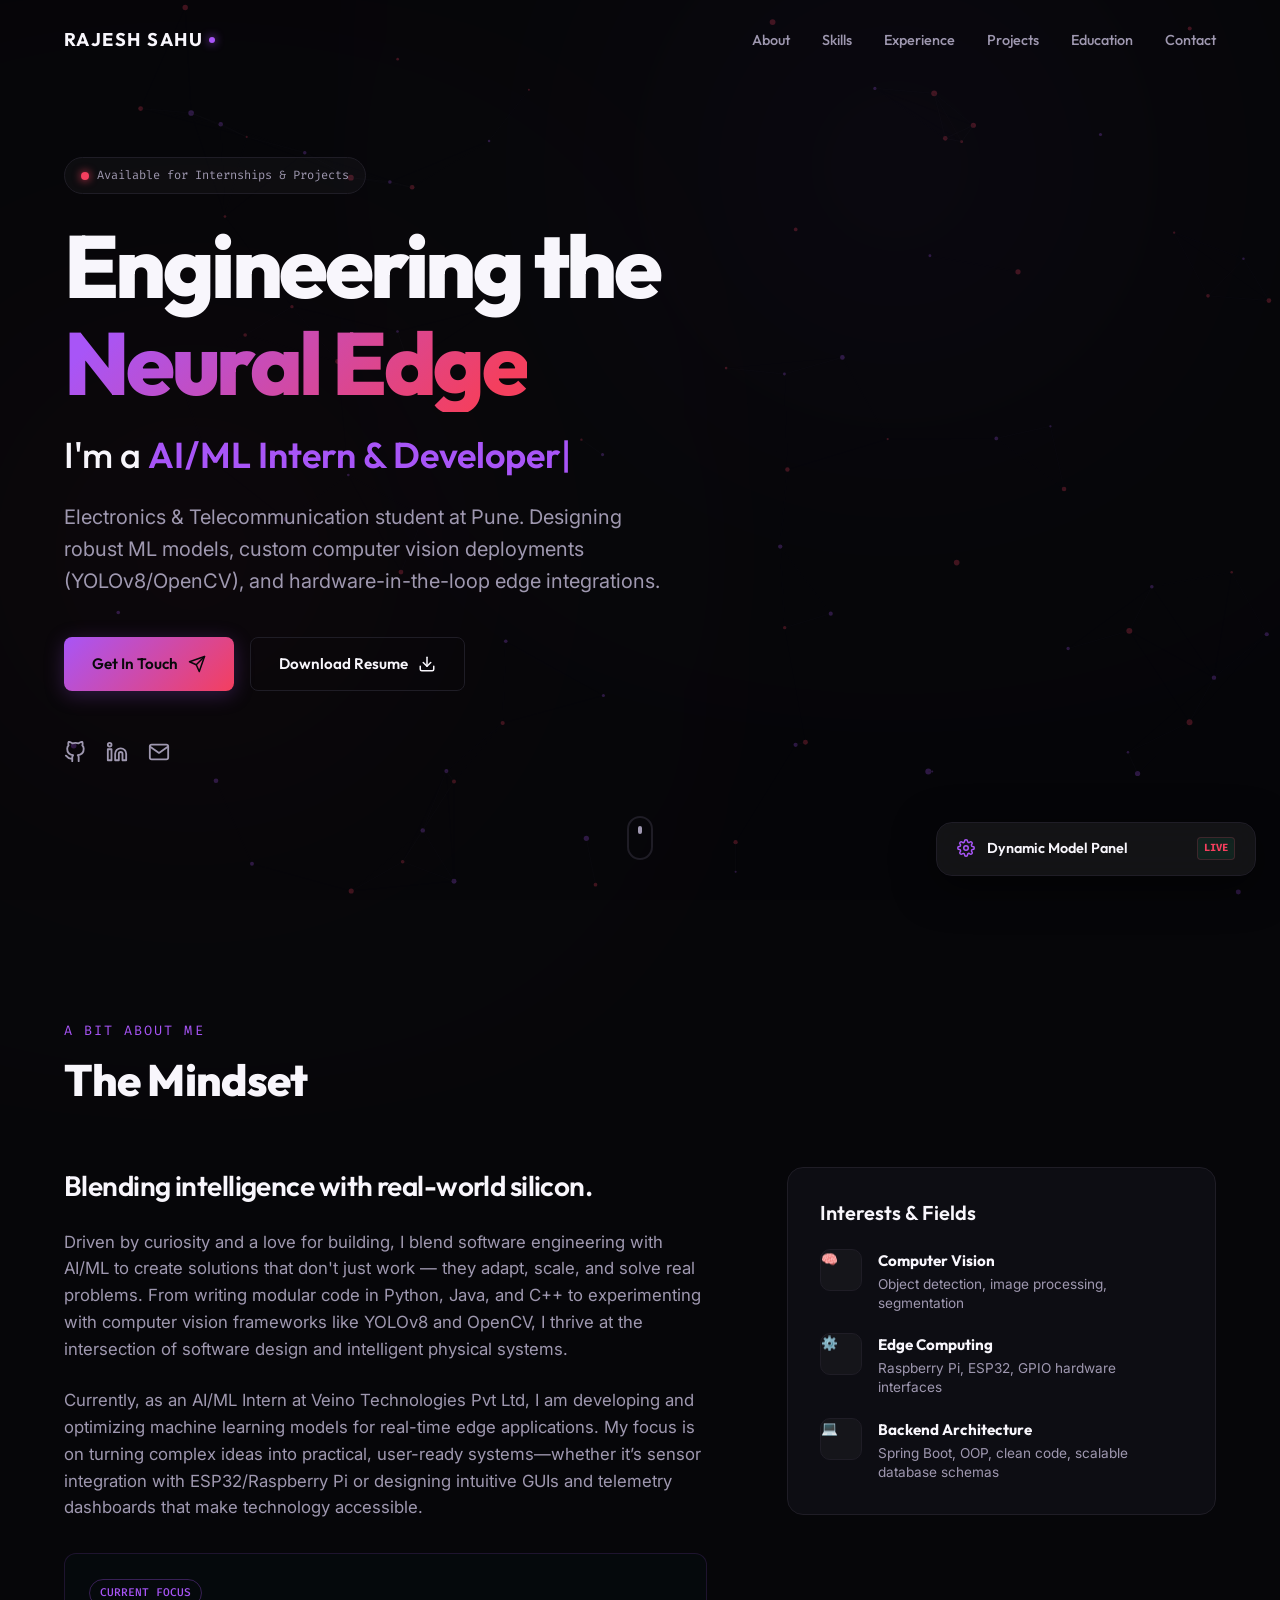
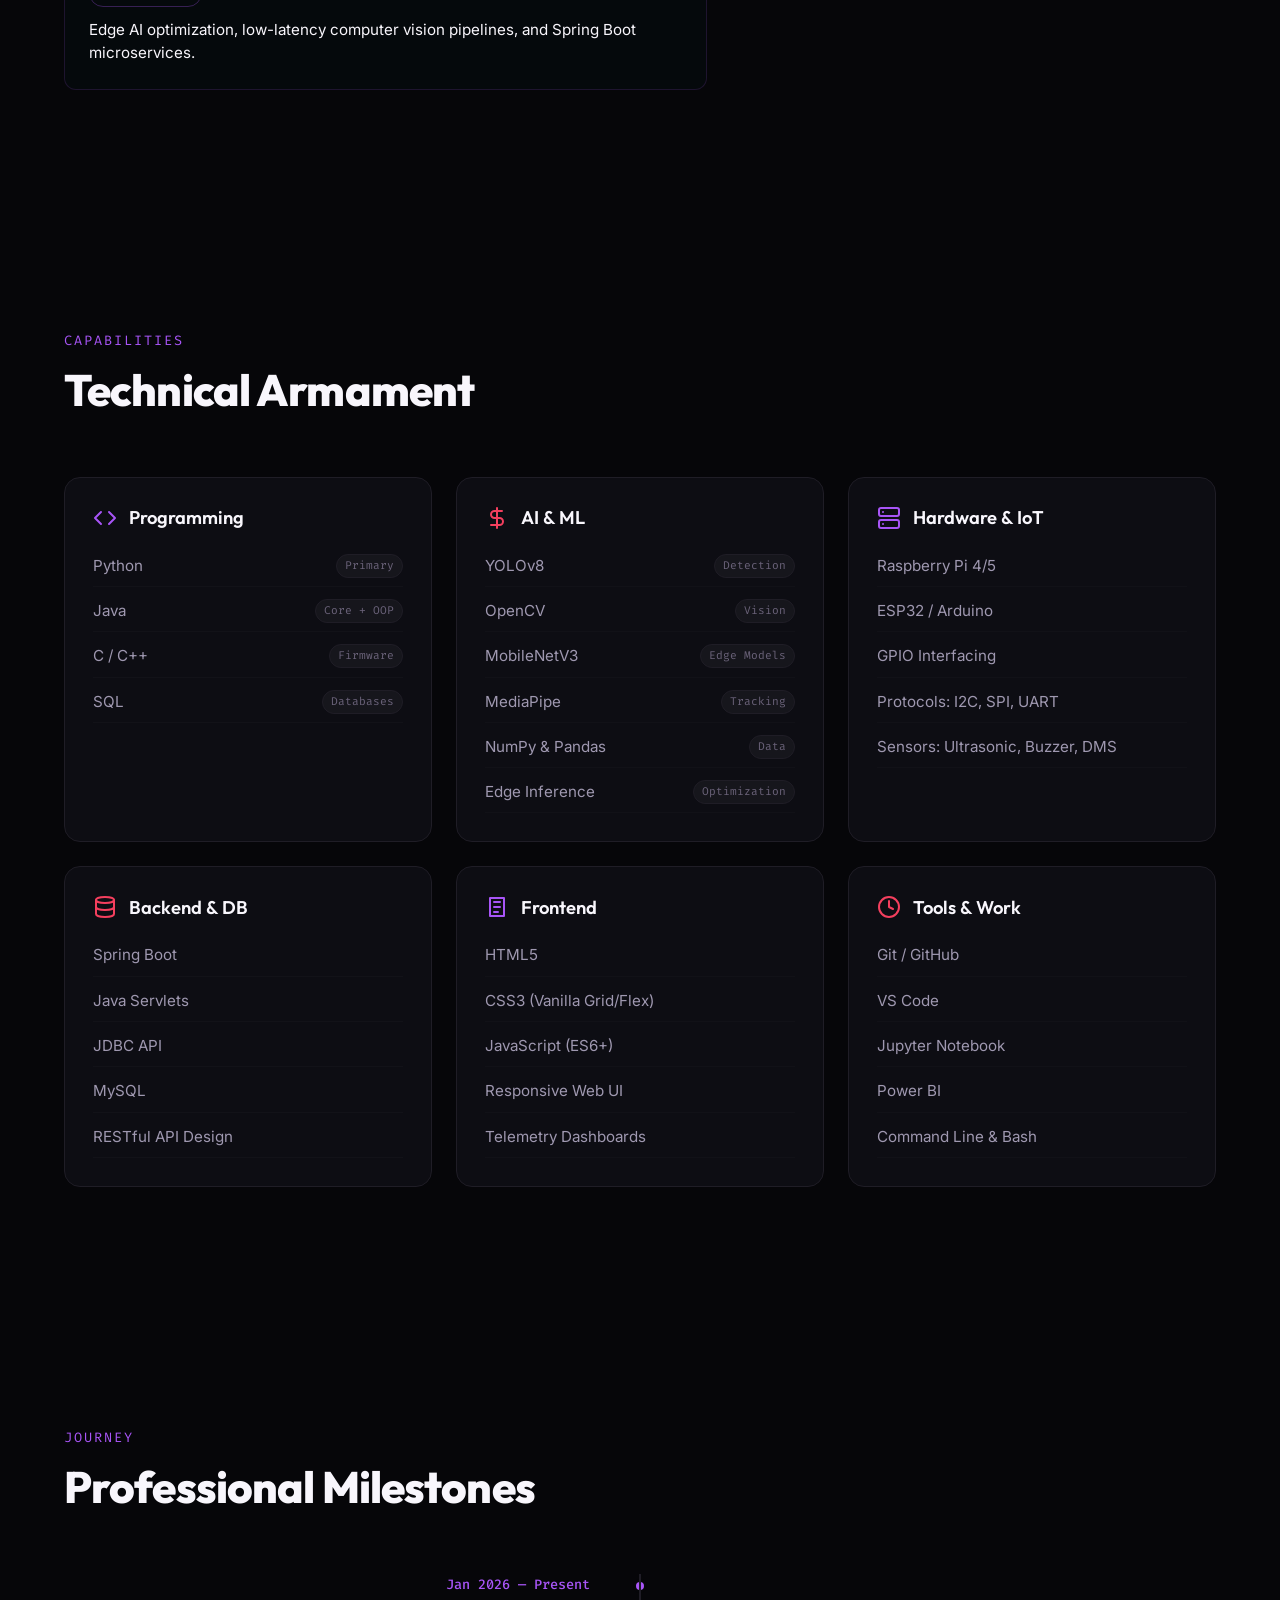
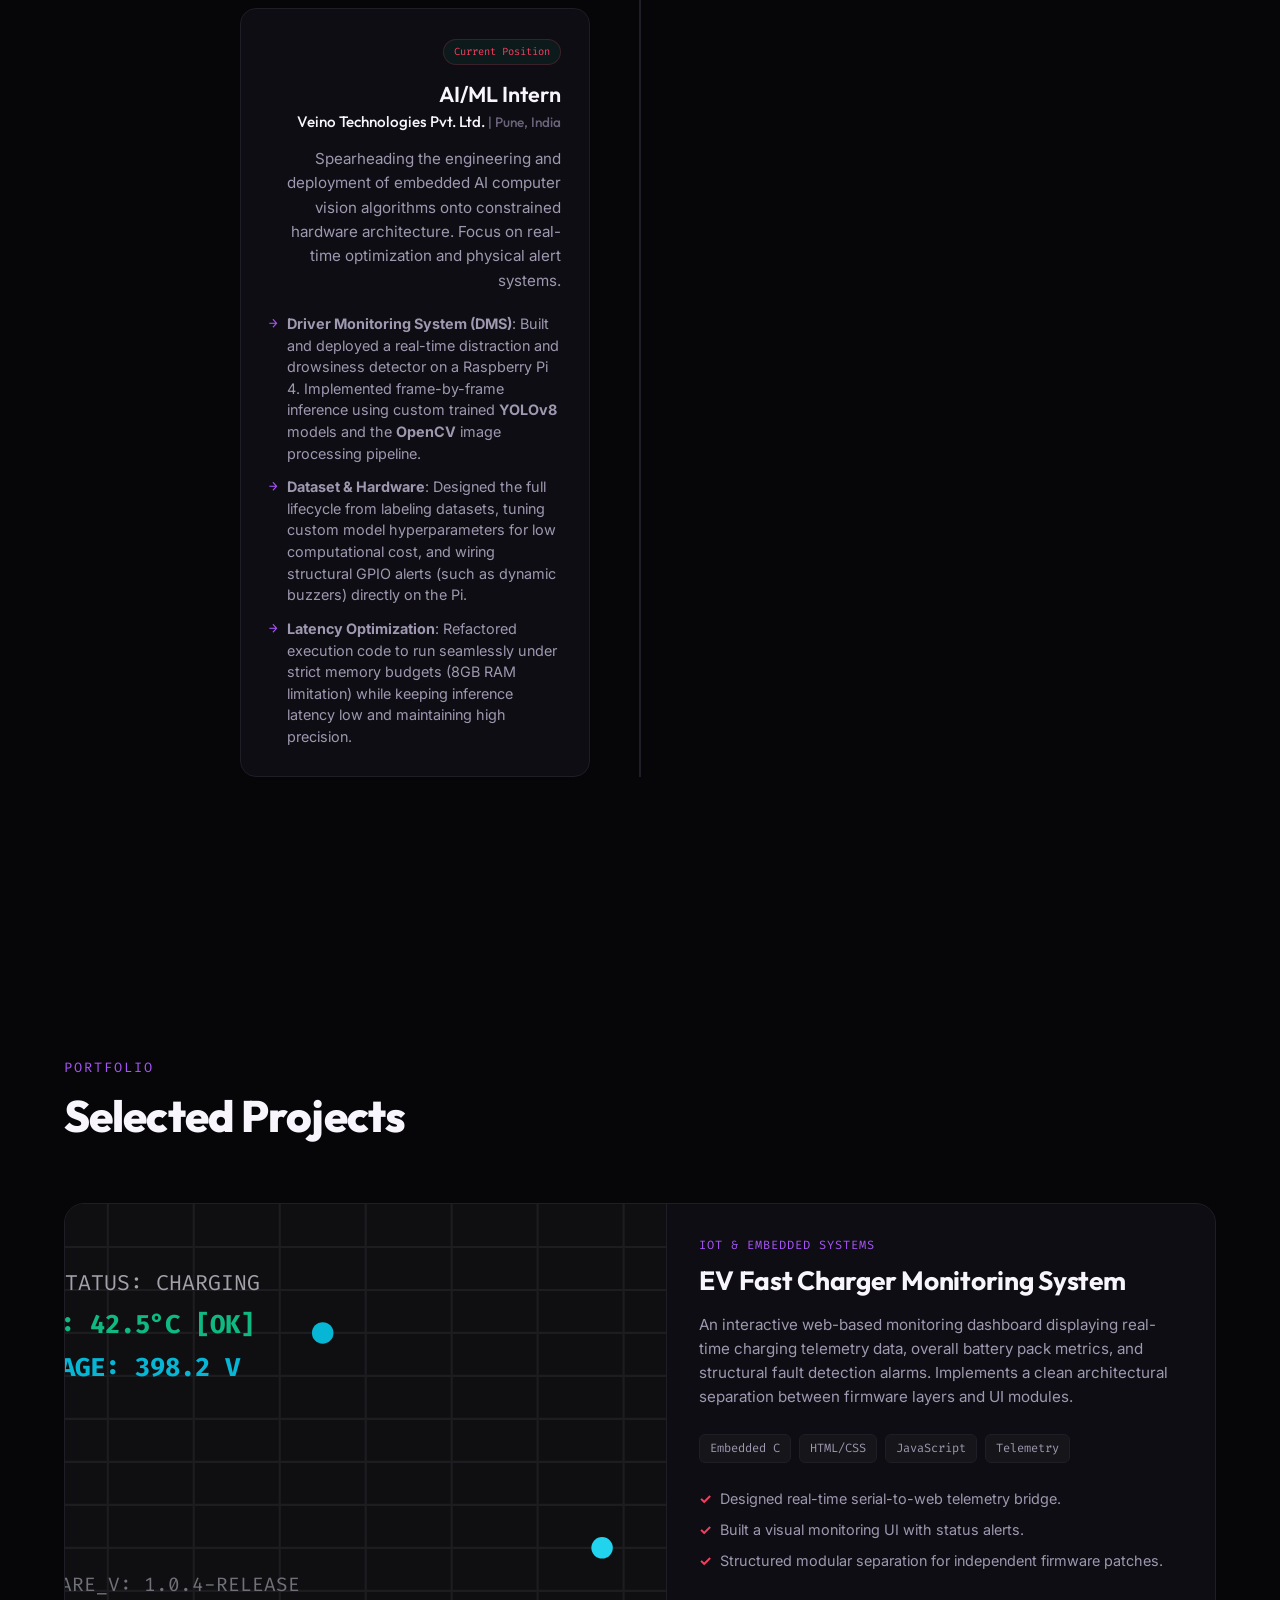
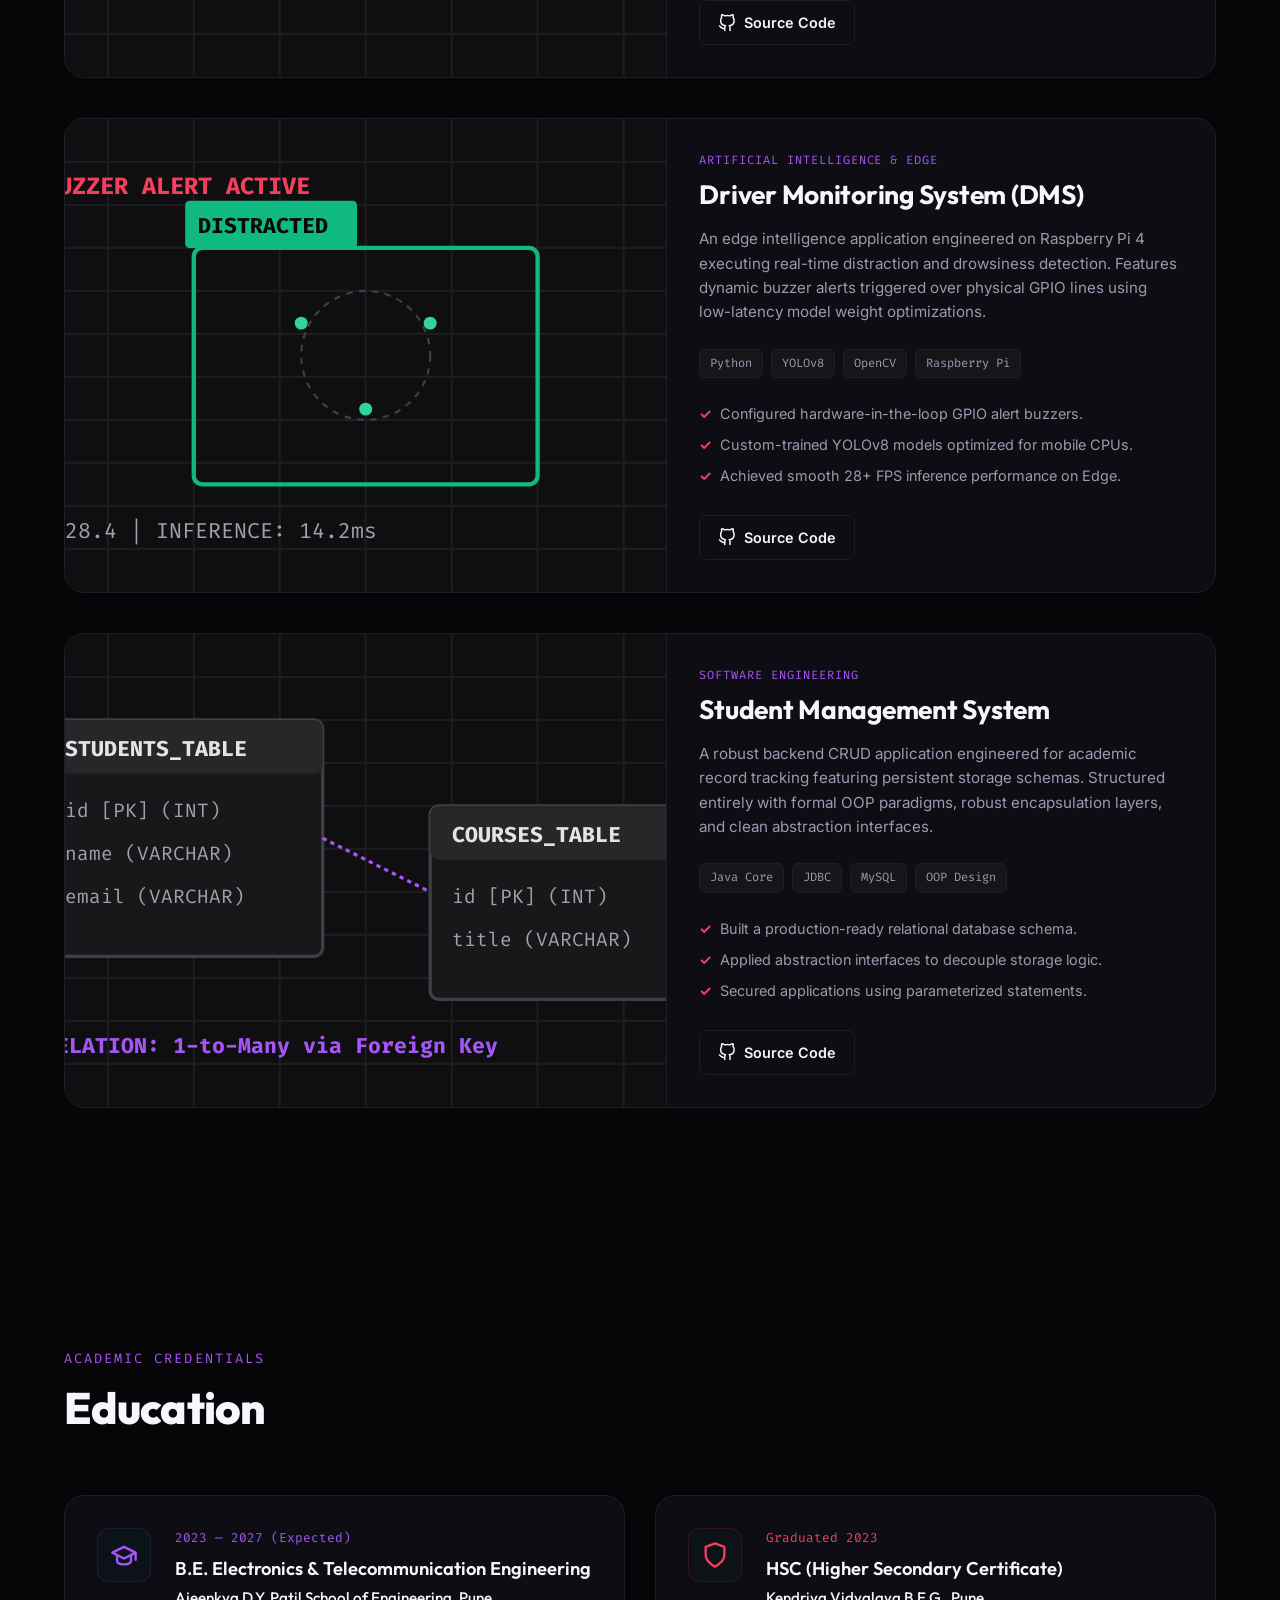
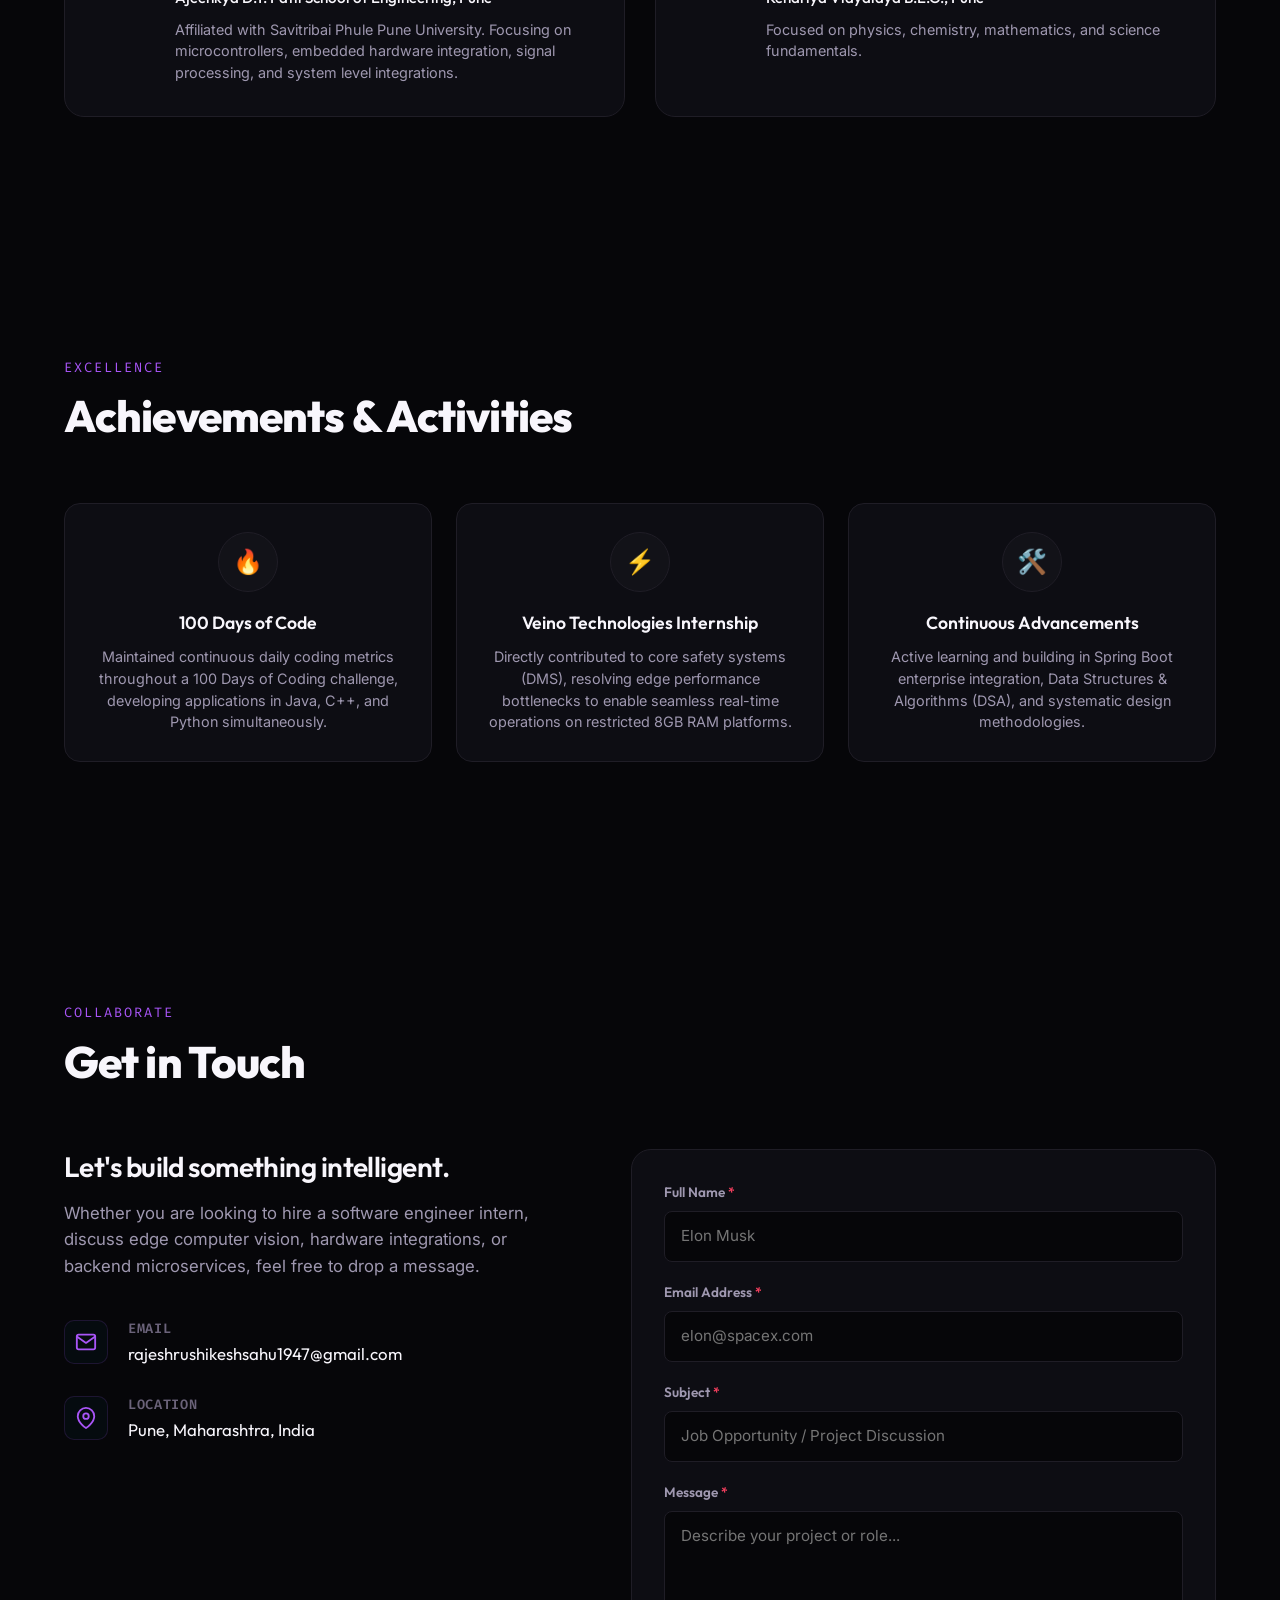
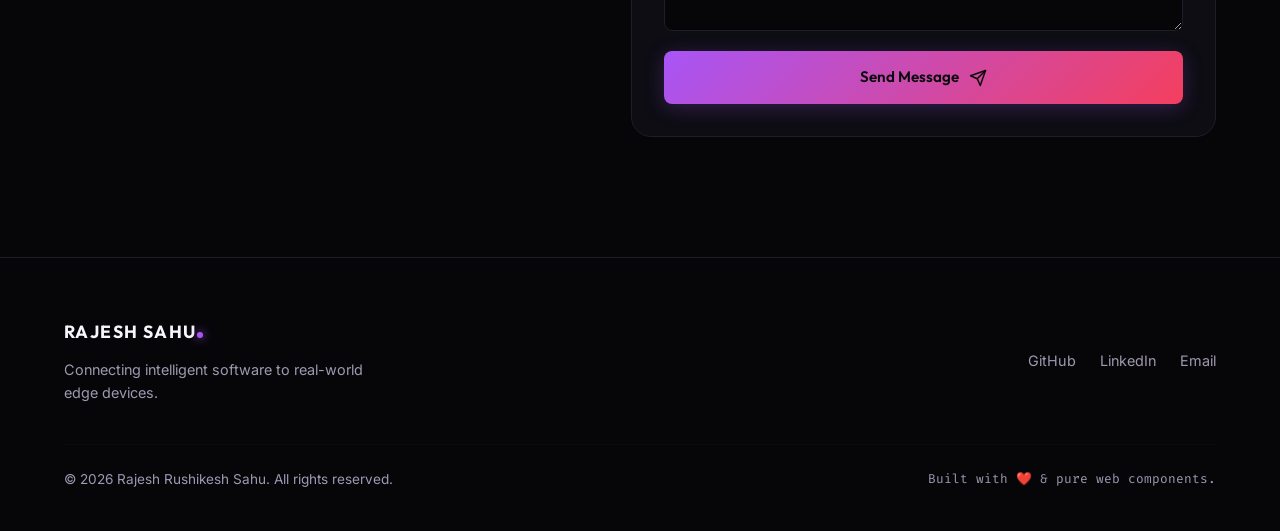
==== index.html @ 987cb0d7 "Present development on this project" ====
<!DOCTYPE html>
<html lang="en">
<head>
  <meta charset="UTF-8">
  <meta name="viewport" content="width=device-width, initial-scale=1.0">
  <meta name="description" content="Portfolio of Rajesh Rushikesh Sahu, an AI/ML & Embedded Systems Engineer specializing in deploying computer vision (YOLOv8, OpenCV) and IoT edge devices.">
  <meta name="keywords" content="Rajesh Rushikesh Sahu, AI/ML Intern, Embedded Systems, Software Developer, Pune, IoT, YOLOv8, OpenCV, Raspberry Pi, ESP32, Python, Java, Spring Boot">
  <meta name="author" content="Rajesh Rushikesh Sahu">
  <link rel="canonical" href="https://github.com/rajeshsahu777">

  <!-- Open Graph / Facebook -->
  <meta property="og:type" content="website">
  <meta property="og:url" content="https://github.com/rajeshsahu777">
  <meta property="og:title" content="Rajesh Rushikesh Sahu | AI/ML & Embedded Systems Engineer">
  <meta property="og:description" content="Explore projects, experience, and technical skills of Rajesh Rushikesh Sahu - specializing in IoT, edge AI, and full-stack software development.">
  <meta property="og:image" content="https://github.com/rajeshsahu777/portfolio/raw/main/assets/images/og-preview.png">

  <!-- Twitter -->
  <meta property="twitter:card" content="summary_large_image">
  <meta property="twitter:url" content="https://github.com/rajeshsahu777">
  <meta property="twitter:title" content="Rajesh Rushikesh Sahu | AI/ML & Embedded Systems Engineer">
  <meta property="twitter:description" content="Explore projects, experience, and technical skills of Rajesh Rushikesh Sahu - specializing in IoT, edge AI, and full-stack software development.">
  <meta property="twitter:image" content="https://github.com/rajeshsahu777/portfolio/raw/main/assets/images/og-preview.png">

  <!-- Theme & PWA -->
  <meta name="theme-color" content="#09090b">
  <link rel="manifest" href="manifest.json">
  <link rel="icon" href="data:image/svg+xml,<svg xmlns=%22http://www.w3.org/2000/svg%22 viewBox=%220 0 100 100%22><text y=%22.9em%22 font-size=%2290%22>🧠</text></svg>">

  <title>Rajesh Rushikesh Sahu | AI/ML & Embedded Systems Engineer</title>

  <!-- Google Fonts -->
  <link rel="preconnect" href="https://fonts.googleapis.com">
  <link rel="preconnect" href="https://fonts.gstatic.com" crossorigin>
  <link href="https://fonts.googleapis.com/css2?family=Fira+Code:wght@400;500&family=Inter:wght@300;400;500;600&family=Outfit:wght@400;600;700;800&display=swap" rel="stylesheet">

  <!-- Stylesheet -->
  <link rel="stylesheet" href="css/styles.css">

  <!-- Structured Data (JSON-LD) -->
  <script type="application/ld+json">
  {
    "@context": "https://schema.org",
    "@type": "Person",
    "name": "Rajesh Rushikesh Sahu",
    "jobTitle": "AI/ML & Embedded Systems Engineer",
    "url": "https://github.com/rajeshsahu777",
    "sameAs": [
      "https://linkedin.com/in/rajeshsahu07",
      "https://github.com/rajeshsahu777"
    ],
    "alumniOf": {
      "@type": "EducationalOrganization",
      "name": "Ajeenkya D.Y. Patil School of Engineering, Pune"
    },
    "knowsAbout": ["Artificial Intelligence", "Machine Learning", "Embedded Systems", "Computer Vision", "YOLOv8", "OpenCV", "IoT", "Raspberry Pi", "Java", "Python"]
  }
  </script>
</head>
<body>

  <!-- Skip to main content link for keyboard users -->
  <a href="#main-content" class="skip-link">Skip to main content</a>

  <!-- Interactive Canvas Background -->
  <canvas id="particle-canvas" aria-hidden="true"></canvas>

  <!-- Custom Glow Spots -->
  <div class="glow-spot spot-1" aria-hidden="true"></div>
  <div class="glow-spot spot-2" aria-hidden="true"></div>



  <!-- Header Section -->
  <header class="header">
    <div class="header-container">
      <a href="#" class="logo" aria-label="Rajesh Sahu Portfolio Home">
        <span class="logo-text">RAJESH SAHU</span>
        <span class="logo-dot"></span>
      </a>

      <nav class="nav" id="nav-menu" aria-label="Main Navigation">
        <ul class="nav-list">
          <li class="nav-item"><a href="#about" class="nav-link">About</a></li>
          <li class="nav-item"><a href="#skills" class="nav-link">Skills</a></li>
          <li class="nav-item"><a href="#experience" class="nav-link">Experience</a></li>
          <li class="nav-item"><a href="#projects" class="nav-link">Projects</a></li>
          <li class="nav-item"><a href="#education" class="nav-link">Education</a></li>
          <li class="nav-item"><a href="#contact" class="nav-link">Contact</a></li>
        </ul>
      </nav>

      <button class="nav-toggle" id="nav-toggle" aria-label="Toggle navigation menu" aria-expanded="false" aria-controls="nav-menu">
        <span class="toggle-bar"></span>
        <span class="toggle-bar"></span>
        <span class="toggle-bar"></span>
      </button>
    </div>
  </header>

  <!-- Main Content wrapper -->
  <main id="main-content">

    <!-- Hero Section -->
    <section class="hero-section" id="home">
      <div class="hero-container container">
        <div class="hero-badge fade-in">
          <span class="pulse-dot"></span>
          <span class="badge-text">Available for Internships & Projects</span>
        </div>
        <h1 class="hero-title fade-in">
          Engineering the <br>
          <span class="gradient-text-alt">Neural Edge</span>
        </h1>
        <h2 class="hero-subtitle fade-in" aria-label="Roles: AI/ML Developer, Embedded Systems Specialist, Software Engineer">
          I'm a <span id="typewriter-text" class="typewriter"></span><span class="cursor-pipe" aria-hidden="true">|</span>
        </h2>
        <p class="hero-desc fade-in">
          Electronics &amp; Telecommunication student at Pune. Designing robust ML models, custom computer vision deployments (YOLOv8/OpenCV), and hardware-in-the-loop edge integrations.
        </p>

        <div class="hero-actions fade-in">
          <a href="#contact" class="btn btn-primary">
            <span>Get In Touch</span>
            <svg class="btn-icon" viewBox="0 0 24 24" width="18" height="18" fill="none" stroke="currentColor" stroke-width="2" stroke-linecap="round" stroke-linejoin="round" aria-hidden="true"><line x1="22" y1="2" x2="11" y2="13"></line><polygon points="22 2 15 22 11 13 2 9 22 2"></polygon></svg>
          </a>
          <a href="assets/Rajesh_Sahu_Resume.pdf" class="btn btn-secondary" download="Rajesh_Rushikesh_Sahu_Resume.pdf">
            <span>Download Resume</span>
            <svg class="btn-icon" viewBox="0 0 24 24" width="18" height="18" fill="none" stroke="currentColor" stroke-width="2" stroke-linecap="round" stroke-linejoin="round" aria-hidden="true"><path d="M21 15v4a2 2 0 0 1-2 2H5a2 2 0 0 1-2-2v-4"></path><polyline points="7 10 12 15 17 10"></polyline><line x1="12" y1="15" x2="12" y2="3"></line></svg>
          </a>
        </div>

        <div class="hero-socials fade-in">
          <a href="https://github.com/rajeshsahu777" target="_blank" rel="noopener noreferrer" class="social-link" aria-label="GitHub Profile">
            <svg viewBox="0 0 24 24" width="22" height="22" fill="none" stroke="currentColor" stroke-width="2" stroke-linecap="round" stroke-linejoin="round" aria-hidden="true"><path d="M9 19c-5 1.5-5-2.5-7-3m14 6v-3.87a3.37 3.37 0 0 0-.94-2.61c3.14-.35 6.44-1.54 6.44-7A5.44 5.44 0 0 0 20 4.77 5.07 5.07 0 0 0 19.91 1S18.73.65 16 2.48a13.38 13.38 0 0 0-7 0C6.27.65 5.09 1 5.09 1A5.07 5.07 0 0 0 5 4.77a5.44 5.44 0 0 0-1.5 3.78c0 5.42 3.3 6.61 6.44 7A3.37 3.37 0 0 0 9 18.13V22"></path></svg>
          </a>
          <a href="https://linkedin.com/in/rajeshsahu07" target="_blank" rel="noopener noreferrer" class="social-link" aria-label="LinkedIn Profile">
            <svg viewBox="0 0 24 24" width="22" height="22" fill="none" stroke="currentColor" stroke-width="2" stroke-linecap="round" stroke-linejoin="round" aria-hidden="true"><path d="M16 8a6 6 0 0 1 6 6v7h-4v-7a2 2 0 0 0-2-2 2 2 0 0 0-2 2v7h-4v-7a6 6 0 0 1 6-6z"></path><rect x="2" y="9" width="4" height="12"></rect><circle cx="4" cy="4" r="2"></circle></svg>
          </a>
          <a href="mailto:rajeshrushikeshsahu1947@gmail.com" class="social-link" aria-label="Email Rajesh">
            <svg viewBox="0 0 24 24" width="22" height="22" fill="none" stroke="currentColor" stroke-width="2" stroke-linecap="round" stroke-linejoin="round" aria-hidden="true"><path d="M4 4h16c1.1 0 2 .9 2 2v12c0 1.1-.9 2-2 2H4c-1.1 0-2-.9-2-2V6c0-1.1.9-2 2-2z"></path><polyline points="22,6 12,13 2,6"></polyline></svg>
          </a>
        </div>
      </div>

      <div class="scroll-indicator" aria-hidden="true">
        <a href="#about" aria-label="Scroll to About Section">
          <span class="scroll-mouse"><span class="scroll-wheel"></span></span>
        </a>
      </div>
    </section>

    <!-- About Section -->
    <section class="about-section section-padding" id="about">
      <div class="container">
        <div class="section-title-wrap">
          <span class="section-subtitle">A Bit About Me</span>
          <h2 class="section-title">The Mindset</h2>
        </div>

        <div class="about-grid">
          <div class="about-content scroll-reveal">
            <h3 class="about-heading">Blending intelligence with real-world silicon.</h3>
            <p class="about-text">
              Driven by curiosity and a love for building, I blend software engineering with AI/ML to create solutions that don't just work — they adapt, scale, and solve real problems. From writing modular code in Python, Java, and C++ to experimenting with computer vision frameworks like YOLOv8 and OpenCV, I thrive at the intersection of software design and intelligent physical systems.
            </p>
            <p class="about-text">
              Currently, as an AI/ML Intern at Veino Technologies Pvt Ltd, I am developing and optimizing machine learning models for real-time edge applications. My focus is on turning complex ideas into practical, user-ready systems—whether it’s sensor integration with ESP32/Raspberry Pi or designing intuitive GUIs and telemetry dashboards that make technology accessible.
            </p>
            <div class="focus-box">
              <span class="focus-tag">Current Focus</span>
              <p class="focus-desc">Edge AI optimization, low-latency computer vision pipelines, and Spring Boot microservices.</p>
            </div>
          </div>

          <div class="about-sidebar scroll-reveal">
            <div class="info-card">
              <h3 class="info-title">Interests &amp; Fields</h3>
              <ul class="interests-list">
                <li>
                  <span class="interest-icon">🧠</span>
                  <div>
                    <strong>Computer Vision</strong>
                    <span>Object detection, image processing, segmentation</span>
                  </div>
                </li>
                <li>
                  <span class="interest-icon">⚙️</span>
                  <div>
                    <strong>Edge Computing</strong>
                    <span>Raspberry Pi, ESP32, GPIO hardware interfaces</span>
                  </div>
                </li>
                <li>
                  <span class="interest-icon">💻</span>
                  <div>
                    <strong>Backend Architecture</strong>
                    <span>Spring Boot, OOP, clean code, scalable database schemas</span>
                  </div>
                </li>
              </ul>
            </div>
          </div>
        </div>
      </div>
    </section>

    <!-- Skills Section -->
    <section class="skills-section section-padding" id="skills">
      <div class="container">
        <div class="section-title-wrap">
          <span class="section-subtitle">Capabilities</span>
          <h2 class="section-title">Technical Armament</h2>
        </div>

        <div class="skills-grid">
          <!-- Programming Languages -->
          <div class="skill-card scroll-reveal">
            <div class="skill-header">
              <svg class="skill-category-icon" viewBox="0 0 24 24" width="24" height="24" fill="none" stroke="currentColor" stroke-width="2" stroke-linecap="round" stroke-linejoin="round" aria-hidden="true"><polyline points="16 18 22 12 16 6"></polyline><polyline points="8 6 2 12 8 18"></polyline></svg>
              <h3>Programming</h3>
            </div>
            <ul class="skill-list">
              <li>Python <span class="skill-badge-level">Primary</span></li>
              <li>Java <span class="skill-badge-level">Core + OOP</span></li>
              <li>C / C++ <span class="skill-badge-level">Firmware</span></li>
              <li>SQL <span class="skill-badge-level">Databases</span></li>
            </ul>
          </div>

          <!-- AI & Machine Learning -->
          <div class="skill-card scroll-reveal">
            <div class="skill-header">
              <svg class="skill-category-icon" viewBox="0 0 24 24" width="24" height="24" fill="none" stroke="currentColor" stroke-width="2" stroke-linecap="round" stroke-linejoin="round" aria-hidden="true"><path d="M12 2v20M17 5H9.5a3.5 3.5 0 0 0 0 7h5a3.5 3.5 0 0 1 0 7H6"></path></svg>
              <h3>AI &amp; ML</h3>
            </div>
            <ul class="skill-list">
              <li>YOLOv8 <span class="skill-badge-level">Detection</span></li>
              <li>OpenCV <span class="skill-badge-level">Vision</span></li>
              <li>MobileNetV3 <span class="skill-badge-level">Edge Models</span></li>
              <li>MediaPipe <span class="skill-badge-level">Tracking</span></li>
              <li>NumPy &amp; Pandas <span class="skill-badge-level">Data</span></li>
              <li>Edge Inference <span class="skill-badge-level">Optimization</span></li>
            </ul>
          </div>

          <!-- Hardware & IoT -->
          <div class="skill-card scroll-reveal">
            <div class="skill-header">
              <svg class="skill-category-icon" viewBox="0 0 24 24" width="24" height="24" fill="none" stroke="currentColor" stroke-width="2" stroke-linecap="round" stroke-linejoin="round" aria-hidden="true"><rect x="2" y="2" width="20" height="8" rx="2" ry="2"></rect><rect x="2" y="14" width="20" height="8" rx="2" ry="2"></rect><line x1="6" y1="6" x2="6.01" y2="6"></line><line x1="6" y1="18" x2="6.01" y2="18"></line></svg>
              <h3>Hardware &amp; IoT</h3>
            </div>
            <ul class="skill-list">
              <li>Raspberry Pi 4/5</li>
              <li>ESP32 / Arduino</li>
              <li>GPIO Interfacing</li>
              <li>Protocols: I2C, SPI, UART</li>
              <li>Sensors: Ultrasonic, Buzzer, DMS</li>
            </ul>
          </div>

          <!-- Backend Frameworks -->
          <div class="skill-card scroll-reveal">
            <div class="skill-header">
              <svg class="skill-category-icon" viewBox="0 0 24 24" width="24" height="24" fill="none" stroke="currentColor" stroke-width="2" stroke-linecap="round" stroke-linejoin="round" aria-hidden="true"><ellipse cx="12" cy="5" rx="9" ry="3"></ellipse><path d="M3 5v14c0 1.66 4 3 9 3s9-1.34 9-3V5"></path><path d="M3 12c0 1.66 4 3 9 3s9-1.34 9-3"></path></svg>
              <h3>Backend &amp; DB</h3>
            </div>
            <ul class="skill-list">
              <li>Spring Boot</li>
              <li>Java Servlets</li>
              <li>JDBC API</li>
              <li>MySQL</li>
              <li>RESTful API Design</li>
            </ul>
          </div>

          <!-- Frontend Interfaces -->
          <div class="skill-card scroll-reveal">
            <div class="skill-header">
              <svg class="skill-category-icon" viewBox="0 0 24 24" width="24" height="24" fill="none" stroke="currentColor" stroke-width="2" stroke-linecap="round" stroke-linejoin="round" aria-hidden="true"><polygon points="5 3 19 3 19 21 5 21"></polygon><path d="M9 7h6M9 12h6M9 17h4"></path></svg>
              <h3>Frontend</h3>
            </div>
            <ul class="skill-list">
              <li>HTML5</li>
              <li>CSS3 (Vanilla Grid/Flex)</li>
              <li>JavaScript (ES6+)</li>
              <li>Responsive Web UI</li>
              <li>Telemetry Dashboards</li>
            </ul>
          </div>

          <!-- Tools & DevOps -->
          <div class="skill-card scroll-reveal">
            <div class="skill-header">
              <svg class="skill-category-icon" viewBox="0 0 24 24" width="24" height="24" fill="none" stroke="currentColor" stroke-width="2" stroke-linecap="round" stroke-linejoin="round" aria-hidden="true"><circle cx="12" cy="12" r="10"></circle><polyline points="12 6 12 12 16 14"></polyline></svg>
              <h3>Tools &amp; Work</h3>
            </div>
            <ul class="skill-list">
              <li>Git / GitHub</li>
              <li>VS Code</li>
              <li>Jupyter Notebook</li>
              <li>Power BI</li>
              <li>Command Line &amp; Bash</li>
            </ul>
          </div>
        </div>
      </div>
    </section>

    <!-- Experience Timeline Section -->
    <section class="experience-section section-padding" id="experience">
      <div class="container">
        <div class="section-title-wrap">
          <span class="section-subtitle">Journey</span>
          <h2 class="section-title">Professional Milestones</h2>
        </div>

        <div class="timeline">
          <!-- Item 1 -->
          <div class="timeline-item scroll-reveal">
            <div class="timeline-dot" aria-hidden="true"></div>
            <div class="timeline-date">Jan 2026 — Present</div>
            <div class="timeline-content">
              <span class="experience-badge">Current Position</span>
              <h3 class="timeline-job-title">AI/ML Intern</h3>
              <h4 class="timeline-company">Veino Technologies Pvt. Ltd. <span class="timeline-location">| Pune, India</span></h4>
              <p class="timeline-desc">
                Spearheading the engineering and deployment of embedded AI computer vision algorithms onto constrained hardware architecture. Focus on real-time optimization and physical alert systems.
              </p>
              <ul class="timeline-bullets">
                <li><strong>Driver Monitoring System (DMS)</strong>: Built and deployed a real-time distraction and drowsiness detector on a Raspberry Pi 4. Implemented frame-by-frame inference using custom trained <strong>YOLOv8</strong> models and the <strong>OpenCV</strong> image processing pipeline.</li>
                <li><strong>Dataset &amp; Hardware</strong>: Designed the full lifecycle from labeling datasets, tuning custom model hyperparameters for low computational cost, and wiring structural GPIO alerts (such as dynamic buzzers) directly on the Pi.</li>
                <li><strong>Latency Optimization</strong>: Refactored execution code to run seamlessly under strict memory budgets (8GB RAM limitation) while keeping inference latency low and maintaining high precision.</li>
              </ul>
            </div>
          </div>
        </div>
      </div>
    </section>

    <!-- Projects Section -->
    <section class="projects-section section-padding" id="projects">
      <div class="container">
        <div class="section-title-wrap">
          <span class="section-subtitle">Portfolio</span>
          <h2 class="section-title">Selected Projects</h2>
        </div>

        <div class="projects-grid">
          <!-- Project 1 -->
          <article class="project-card scroll-reveal">
            <div class="project-visual" aria-hidden="true">
              <!-- Technical Circuit Line / Dashboard visual SVG -->
              <svg viewBox="0 0 400 220" width="100%" height="100%" preserveAspectRatio="xMidYMid slice" fill="none" class="project-svg">
                <rect width="400" height="220" fill="#0f0f11"/>
                <!-- Background Grid -->
                <path d="M 0,20 L 400,20 M 0,40 L 400,40 M 0,60 L 400,60 M 0,80 L 400,80 M 0,100 L 400,100 M 0,120 L 400,120 M 0,140 L 400,140 M 0,160 L 400,160 M 0,180 L 400,180 M 0,200 L 400,200" stroke="#1d1d21" stroke-width="1"/>
                <path d="M 40,0 L 40,220 M 80,0 L 80,220 M 120,0 L 120,220 M 160,0 L 160,220 M 200,0 L 200,220 M 240,0 L 240,220 M 280,0 L 280,220 M 320,0 L 320,220 M 360,0 L 360,220" stroke="#1d1d21" stroke-width="1"/>
                <!-- Glowing circuit lines -->
                <path d="M 50,110 L 150,110 L 180,60 L 280,60 L 310,160 L 370,160" stroke="url(#cyan-grad)" stroke-width="3" stroke-linecap="round" stroke-linejoin="round" class="animated-path"/>
                <circle cx="180" cy="60" r="5" fill="#06b6d4" class="animated-ping"/>
                <circle cx="310" cy="160" r="5" fill="#22d3ee" class="animated-ping"/>
                <!-- Telemetry text mockups -->
                <text x="30" y="40" fill="#a1a1aa" font-family="'Fira Code', monospace" font-size="10">SYS_STATUS: CHARGING</text>
                <text x="30" y="60" fill="#10b981" font-family="'Fira Code', monospace" font-size="12" font-weight="bold">TEMP: 42.5°C [OK]</text>
                <text x="30" y="80" fill="#06b6d4" font-family="'Fira Code', monospace" font-size="12" font-weight="bold">VOLTAGE: 398.2 V</text>
                <text x="30" y="180" fill="#71717a" font-family="'Fira Code', monospace" font-size="9">FIRMWARE_V: 1.0.4-RELEASE</text>
                
                <!-- Gradients -->
                <defs>
                  <linearGradient id="cyan-grad" x1="0%" y1="0%" x2="100%" y2="0%">
                    <stop offset="0%" stop-color="#06b6d4" />
                    <stop offset="100%" stop-color="#10b981" />
                  </linearGradient>
                </defs>
              </svg>
            </div>
            <div class="project-info">
              <span class="project-category">IoT &amp; Embedded Systems</span>
              <h3 class="project-title">EV Fast Charger Monitoring System</h3>
              <p class="project-desc">
                An interactive web-based monitoring dashboard displaying real-time charging telemetry data, overall battery pack metrics, and structural fault detection alarms. Implements a clean architectural separation between firmware layers and UI modules.
              </p>
              <div class="project-tags">
                <span class="tag">Embedded C</span>
                <span class="tag">HTML/CSS</span>
                <span class="tag">JavaScript</span>
                <span class="tag">Telemetry</span>
              </div>
              <ul class="project-highlights">
                <li>Designed real-time serial-to-web telemetry bridge.</li>
                <li>Built a visual monitoring UI with status alerts.</li>
                <li>Structured modular separation for independent firmware patches.</li>
              </ul>
              <div class="project-links">
                <a href="https://github.com/rajeshsahu777" class="project-link-btn" target="_blank" rel="noopener noreferrer" aria-label="GitHub Repository for EV Fast Charger Monitoring System">
                  <svg viewBox="0 0 24 24" width="18" height="18" fill="none" stroke="currentColor" stroke-width="2" stroke-linecap="round" stroke-linejoin="round" aria-hidden="true"><path d="M9 19c-5 1.5-5-2.5-7-3m14 6v-3.87a3.37 3.37 0 0 0-.94-2.61c3.14-.35 6.44-1.54 6.44-7A5.44 5.44 0 0 0 20 4.77 5.07 5.07 0 0 0 19.91 1S18.73.65 16 2.48a13.38 13.38 0 0 0-7 0C6.27.65 5.09 1 5.09 1A5.07 5.07 0 0 0 5 4.77a5.44 5.44 0 0 0-1.5 3.78c0 5.42 3.3 6.61 6.44 7A3.37 3.37 0 0 0 9 18.13V22"></path></svg>
                  Source Code
                </a>
              </div>
            </div>
          </article>

          <!-- Project 2 -->
          <article class="project-card scroll-reveal">
            <div class="project-visual" aria-hidden="true">
              <!-- Camera Feed / Object Detection mock visual SVG -->
              <svg viewBox="0 0 400 220" width="100%" height="100%" preserveAspectRatio="xMidYMid slice" fill="none" class="project-svg">
                <rect width="400" height="220" fill="#0f0f11"/>
                <!-- Background Grid -->
                <path d="M 0,20 L 400,20 M 0,40 L 400,40 M 0,60 L 400,60 M 0,80 L 400,80 M 0,100 L 400,100 M 0,120 L 400,120 M 0,140 L 400,140 M 0,160 L 400,160 M 0,180 L 400,180 M 0,200 L 400,200" stroke="#1d1d21" stroke-width="1"/>
                <path d="M 40,0 L 40,220 M 80,0 L 80,220 M 120,0 L 120,220 M 160,0 L 160,220 M 200,0 L 200,220 M 240,0 L 240,220 M 280,0 L 280,220 M 320,0 L 320,220 M 360,0 L 360,220" stroke="#1d1d21" stroke-width="1"/>
                <!-- Camera view bracket corners -->
                <path d="M 20,40 L 20,20 L 40,20 M 360,20 L 380,20 L 380,40 M 20,180 L 20,200 L 40,200 M 360,200 L 380,200 L 380,180" stroke="#71717a" stroke-width="2"/>
                <!-- Dotted Reticle -->
                <circle cx="200" cy="110" r="30" stroke="#3f3f46" stroke-width="1" stroke-dasharray="3,3"/>
                <!-- Bounding Box (Distracted Driver eye/mouth detection mock) -->
                <rect x="120" y="60" width="160" height="110" rx="4" stroke="#10b981" stroke-width="2"/>
                <rect x="116" y="38" width="80" height="22" rx="2" fill="#10b981"/>
                <text x="122" y="53" fill="#09090b" font-family="'Fira Code', monospace" font-size="10" font-weight="bold">DISTRACTED</text>
                <!-- Keypoint indicators -->
                <circle cx="170" cy="95" r="3" fill="#34d399"/>
                <circle cx="230" cy="95" r="3" fill="#34d399"/>
                <circle cx="200" cy="135" r="3" fill="#34d399"/>
                <!-- Status text -->
                <text x="30" y="35" fill="#f43f5e" font-family="'Fira Code', monospace" font-size="11" font-weight="bold">⚠️ BUZZER ALERT ACTIVE</text>
                <text x="30" y="195" fill="#a1a1aa" font-family="'Fira Code', monospace" font-size="10">FPS: 28.4 | INFERENCE: 14.2ms</text>
              </svg>
            </div>
            <div class="project-info">
              <span class="project-category">Artificial Intelligence &amp; Edge</span>
              <h3 class="project-title">Driver Monitoring System (DMS)</h3>
              <p class="project-desc">
                An edge intelligence application engineered on Raspberry Pi 4 executing real-time distraction and drowsiness detection. Features dynamic buzzer alerts triggered over physical GPIO lines using low-latency model weight optimizations.
              </p>
              <div class="project-tags">
                <span class="tag">Python</span>
                <span class="tag">YOLOv8</span>
                <span class="tag">OpenCV</span>
                <span class="tag">Raspberry Pi</span>
              </div>
              <ul class="project-highlights">
                <li>Configured hardware-in-the-loop GPIO alert buzzers.</li>
                <li>Custom-trained YOLOv8 models optimized for mobile CPUs.</li>
                <li>Achieved smooth 28+ FPS inference performance on Edge.</li>
              </ul>
              <div class="project-links">
                <a href="https://github.com/rajeshsahu777" class="project-link-btn" target="_blank" rel="noopener noreferrer" aria-label="GitHub Repository for Driver Monitoring System">
                  <svg viewBox="0 0 24 24" width="18" height="18" fill="none" stroke="currentColor" stroke-width="2" stroke-linecap="round" stroke-linejoin="round" aria-hidden="true"><path d="M9 19c-5 1.5-5-2.5-7-3m14 6v-3.87a3.37 3.37 0 0 0-.94-2.61c3.14-.35 6.44-1.54 6.44-7A5.44 5.44 0 0 0 20 4.77 5.07 5.07 0 0 0 19.91 1S18.73.65 16 2.48a13.38 13.38 0 0 0-7 0C6.27.65 5.09 1 5.09 1A5.07 5.07 0 0 0 5 4.77a5.44 5.44 0 0 0-1.5 3.78c0 5.42 3.3 6.61 6.44 7A3.37 3.37 0 0 0 9 18.13V22"></path></svg>
                  Source Code
                </a>
              </div>
            </div>
          </article>

          <!-- Project 3 -->
          <article class="project-card scroll-reveal">
            <div class="project-visual" aria-hidden="true">
              <!-- Database Schema / CRUD Mock SVG -->
              <svg viewBox="0 0 400 220" width="100%" height="100%" preserveAspectRatio="xMidYMid slice" fill="none" class="project-svg">
                <rect width="400" height="220" fill="#0f0f11"/>
                <!-- Background Grid -->
                <path d="M 0,20 L 400,20 M 0,40 L 400,40 M 0,60 L 400,60 M 0,80 L 400,80 M 0,100 L 400,100 M 0,120 L 400,120 M 0,140 L 400,140 M 0,160 L 400,160 M 0,180 L 400,180 M 0,200 L 400,200" stroke="#1d1d21" stroke-width="1"/>
                <path d="M 40,0 L 40,220 M 80,0 L 80,220 M 120,0 L 120,220 M 160,0 L 160,220 M 200,0 L 200,220 M 240,0 L 240,220 M 280,0 L 280,220 M 320,0 L 320,220 M 360,0 L 360,220" stroke="#1d1d21" stroke-width="1"/>
                <!-- Database tables visual representation -->
                <rect x="50" y="40" width="130" height="110" rx="4" fill="#18181b" stroke="#3f3f46" stroke-width="1.5"/>
                <rect x="50" y="40" width="130" height="25" rx="4" fill="#27272a"/>
                <text x="60" y="57" fill="#e4e4e7" font-family="'Fira Code', monospace" font-size="10" font-weight="bold">STUDENTS_TABLE</text>
                <text x="60" y="85" fill="#a1a1aa" font-family="'Fira Code', monospace" font-size="9">id [PK] (INT)</text>
                <text x="60" y="105" fill="#a1a1aa" font-family="'Fira Code', monospace" font-size="9">name (VARCHAR)</text>
                <text x="60" y="125" fill="#a1a1aa" font-family="'Fira Code', monospace" font-size="9">email (VARCHAR)</text>

                <!-- Connected lines -->
                <path d="M 180,95 L 230,120" stroke="#a855f7" stroke-width="1.5" stroke-dasharray="2,2"/>

                <rect x="230" y="80" width="120" height="90" rx="4" fill="#18181b" stroke="#3f3f46" stroke-width="1.5"/>
                <rect x="230" y="80" width="120" height="25" rx="4" fill="#27272a"/>
                <text x="240" y="97" fill="#e4e4e7" font-family="'Fira Code', monospace" font-size="10" font-weight="bold">COURSES_TABLE</text>
                <text x="240" y="125" fill="#a1a1aa" font-family="'Fira Code', monospace" font-size="9">id [PK] (INT)</text>
                <text x="240" y="145" fill="#a1a1aa" font-family="'Fira Code', monospace" font-size="9">title (VARCHAR)</text>
                
                <text x="50" y="195" fill="#a855f7" font-family="'Fira Code', monospace" font-size="10" font-weight="bold">RELATION: 1-to-Many via Foreign Key</text>
              </svg>
            </div>
            <div class="project-info">
              <span class="project-category">Software Engineering</span>
              <h3 class="project-title">Student Management System</h3>
              <p class="project-desc">
                A robust backend CRUD application engineered for academic record tracking featuring persistent storage schemas. Structured entirely with formal OOP paradigms, robust encapsulation layers, and clean abstraction interfaces.
              </p>
              <div class="project-tags">
                <span class="tag">Java Core</span>
                <span class="tag">JDBC</span>
                <span class="tag">MySQL</span>
                <span class="tag">OOP Design</span>
              </div>
              <ul class="project-highlights">
                <li>Built a production-ready relational database schema.</li>
                <li>Applied abstraction interfaces to decouple storage logic.</li>
                <li>Secured applications using parameterized statements.</li>
              </ul>
              <div class="project-links">
                <a href="https://github.com/rajeshsahu777" class="project-link-btn" target="_blank" rel="noopener noreferrer" aria-label="GitHub Repository for Student Management System">
                  <svg viewBox="0 0 24 24" width="18" height="18" fill="none" stroke="currentColor" stroke-width="2" stroke-linecap="round" stroke-linejoin="round" aria-hidden="true"><path d="M9 19c-5 1.5-5-2.5-7-3m14 6v-3.87a3.37 3.37 0 0 0-.94-2.61c3.14-.35 6.44-1.54 6.44-7A5.44 5.44 0 0 0 20 4.77 5.07 5.07 0 0 0 19.91 1S18.73.65 16 2.48a13.38 13.38 0 0 0-7 0C6.27.65 5.09 1 5.09 1A5.07 5.07 0 0 0 5 4.77a5.44 5.44 0 0 0-1.5 3.78c0 5.42 3.3 6.61 6.44 7A3.37 3.37 0 0 0 9 18.13V22"></path></svg>
                  Source Code
                </a>
              </div>
            </div>
          </article>
        </div>
      </div>
    </section>

    <!-- Education Section -->
    <section class="education-section section-padding" id="education">
      <div class="container">
        <div class="section-title-wrap">
          <span class="section-subtitle">Academic Credentials</span>
          <h2 class="section-title">Education</h2>
        </div>

        <div class="education-grid">
          <!-- College -->
          <div class="education-card scroll-reveal">
            <div class="edu-icon-wrap" aria-hidden="true">
              <svg viewBox="0 0 24 24" width="28" height="28" fill="none" stroke="currentColor" stroke-width="2" stroke-linecap="round" stroke-linejoin="round"><path d="M22 10v6M2 10l10-5 10 5-10 5z"></path><path d="M6 12v5c0 2 2 3 6 3s6-1 6-3v-5"></path></svg>
            </div>
            <div class="edu-content">
              <span class="edu-period">2023 — 2027 (Expected)</span>
              <h3>B.E. Electronics &amp; Telecommunication Engineering</h3>
              <h4 class="edu-institution">Ajeenkya D.Y. Patil School of Engineering, Pune</h4>
              <p class="edu-details">
                Affiliated with Savitribai Phule Pune University. Focusing on microcontrollers, embedded hardware integration, signal processing, and system level integrations.
              </p>
            </div>
          </div>

          <!-- School -->
          <div class="education-card scroll-reveal">
            <div class="edu-icon-wrap" aria-hidden="true">
              <svg viewBox="0 0 24 24" width="28" height="28" fill="none" stroke="currentColor" stroke-width="2" stroke-linecap="round" stroke-linejoin="round"><path d="M12 22s8-4 8-10V5l-8-3-8 3v7c0 6 8 10 8 10z"></path></svg>
            </div>
            <div class="edu-content">
              <span class="edu-period">Graduated 2023</span>
              <h3>HSC (Higher Secondary Certificate)</h3>
              <h4 class="edu-institution">Kendriya Vidyalaya B.E.G., Pune</h4>
              <p class="edu-details">
                Focused on physics, chemistry, mathematics, and science fundamentals.
              </p>
            </div>
          </div>
        </div>
      </div>
    </section>

    <!-- Certifications & Achievements Section -->
    <section class="achievements-section section-padding">
      <div class="container">
        <div class="section-title-wrap">
          <span class="section-subtitle">Excellence</span>
          <h2 class="section-title">Achievements &amp; Activities</h2>
        </div>

        <div class="achievements-grid">
          <!-- Item 1 -->
          <div class="achievement-card scroll-reveal">
            <div class="achievement-badge-container">
              <div class="achievement-icon" aria-hidden="true">🔥</div>
            </div>
            <h3>100 Days of Code</h3>
            <p>Maintained continuous daily coding metrics throughout a 100 Days of Coding challenge, developing applications in Java, C++, and Python simultaneously.</p>
          </div>

          <!-- Item 2 -->
          <div class="achievement-card scroll-reveal">
            <div class="achievement-badge-container">
              <div class="achievement-icon" aria-hidden="true">⚡</div>
            </div>
            <h3>Veino Technologies Internship</h3>
            <p>Directly contributed to core safety systems (DMS), resolving edge performance bottlenecks to enable seamless real-time operations on restricted 8GB RAM platforms.</p>
          </div>

          <!-- Item 3 -->
          <div class="achievement-card scroll-reveal">
            <div class="achievement-badge-container">
              <div class="achievement-icon" aria-hidden="true">🛠️</div>
            </div>
            <h3>Continuous Advancements</h3>
            <p>Active learning and building in Spring Boot enterprise integration, Data Structures &amp; Algorithms (DSA), and systematic design methodologies.</p>
          </div>
        </div>
      </div>
    </section>

    <!-- Contact Section -->
    <section class="contact-section section-padding" id="contact">
      <div class="container">
        <div class="section-title-wrap">
          <span class="section-subtitle">Collaborate</span>
          <h2 class="section-title">Get in Touch</h2>
        </div>

        <div class="contact-layout">
          <div class="contact-info scroll-reveal">
            <h3 class="contact-info-title">Let's build something intelligent.</h3>
            <p class="contact-info-desc">
              Whether you are looking to hire a software engineer intern, discuss edge computer vision, hardware integrations, or backend microservices, feel free to drop a message.
            </p>

            <div class="contact-details">
              <div class="contact-detail-item">
                <svg viewBox="0 0 24 24" width="20" height="20" fill="none" stroke="currentColor" stroke-width="2" stroke-linecap="round" stroke-linejoin="round" class="contact-icon" aria-hidden="true"><path d="M4 4h16c1.1 0 2 .9 2 2v12c0 1.1-.9 2-2 2H4c-1.1 0-2-.9-2-2V6c0-1.1.9-2 2-2z"></path><polyline points="22,6 12,13 2,6"></polyline></svg>
                <div>
                  <h4>Email</h4>
                  <a href="mailto:rajeshrushikeshsahu1947@gmail.com" class="contact-link">rajeshrushikeshsahu1947@gmail.com</a>
                </div>
              </div>

              <div class="contact-detail-item">
                <svg viewBox="0 0 24 24" width="20" height="20" fill="none" stroke="currentColor" stroke-width="2" stroke-linecap="round" stroke-linejoin="round" class="contact-icon" aria-hidden="true"><path d="M21 10c0 7-9 13-9 13s-9-6-9-13a9 9 0 0 1 18 0z"></path><circle cx="12" cy="10" r="3"></circle></svg>
                <div>
                  <h4>Location</h4>
                  <span>Pune, Maharashtra, India</span>
                </div>
              </div>
            </div>
          </div>

          <div class="contact-form-container scroll-reveal">
            <!-- Web3Forms Integration -->
            <form id="contact-form" class="contact-form" action="https://api.web3forms.com/submit" method="POST" novalidate>
              <!-- Web3Forms Required Settings -->
              <input type="hidden" name="access_key" value="YOUR_WEB3FORMS_ACCESS_KEY">
              <input type="hidden" name="subject" value="New Portfolio Message from Rajesh Sahu Portfolio">
              <input type="hidden" name="from_name" value="Portfolio Contact Form">
              <input type="checkbox" name="botcheck" class="hidden-honeypot" style="display: none;">

              <div class="form-group">
                <label for="form-name" class="form-label">Full Name <span class="required" aria-hidden="true">*</span></label>
                <input type="text" id="form-name" name="name" class="form-input" placeholder="Elon Musk" required aria-required="true">
                <span class="error-msg" id="name-error" role="alert">Please enter your name.</span>
              </div>

              <div class="form-group">
                <label for="form-email" class="form-label">Email Address <span class="required" aria-hidden="true">*</span></label>
                <input type="email" id="form-email" name="email" class="form-input" placeholder="elon@spacex.com" required aria-required="true">
                <span class="error-msg" id="email-error" role="alert">Please enter a valid email address.</span>
              </div>

              <div class="form-group">
                <label for="form-subject" class="form-label">Subject <span class="required" aria-hidden="true">*</span></label>
                <input type="text" id="form-subject" name="subject_title" class="form-input" placeholder="Job Opportunity / Project Discussion" required aria-required="true">
                <span class="error-msg" id="subject-error" role="alert">Please enter a subject.</span>
              </div>

              <div class="form-group">
                <label for="form-message" class="form-label">Message <span class="required" aria-hidden="true">*</span></label>
                <textarea id="form-message" name="message" class="form-input form-textarea" placeholder="Describe your project or role..." required aria-required="true"></textarea>
                <span class="error-msg" id="message-error" role="alert">Please write a message.</span>
              </div>

              <button type="submit" class="btn btn-primary btn-block" id="form-submit-btn">
                <span>Send Message</span>
                <svg class="btn-icon" viewBox="0 0 24 24" width="18" height="18" fill="none" stroke="currentColor" stroke-width="2" stroke-linecap="round" stroke-linejoin="round" aria-hidden="true"><line x1="22" y1="2" x2="11" y2="13"></line><polygon points="22 2 15 22 11 13 2 9 22 2"></polygon></svg>
              </button>
            </form>

            <!-- Success/Error toast/alerts -->
            <div class="form-alert success" id="form-success-alert" role="alert" aria-live="polite">
              <svg class="alert-icon" viewBox="0 0 24 24" width="24" height="24" fill="none" stroke="currentColor" stroke-width="2" stroke-linecap="round" stroke-linejoin="round"><path d="M22 11.08V12a10 10 0 1 1-5.93-9.14"></path><polyline points="22 4 12 14.01 9 11.01"></polyline></svg>
              <div>
                <strong>Message Sent!</strong>
                <span>Thank you. Rajesh will get back to you shortly.</span>
              </div>
            </div>

            <div class="form-alert error" id="form-error-alert" role="alert" aria-live="assertive">
              <svg class="alert-icon" viewBox="0 0 24 24" width="24" height="24" fill="none" stroke="currentColor" stroke-width="2" stroke-linecap="round" stroke-linejoin="round"><circle cx="12" cy="12" r="10"></circle><line x1="12" y1="8" x2="12" y2="12"></line><line x1="12" y1="16" x2="12.01" y2="16"></line></svg>
              <div>
                <strong>Failed to Send</strong>
                <span id="error-alert-desc">An error occurred. Please try again or send a direct email.</span>
              </div>
            </div>
          </div>
        </div>
      </div>
    </section>
  </main>

  <!-- Footer Section -->
  <footer class="footer">
    <div class="container footer-container">
      <div class="footer-brand">
        <a href="#" class="footer-logo">
          RAJESH SAHU<span class="logo-dot"></span>
        </a>
        <p class="footer-tagline">Connecting intelligent software to real-world edge devices.</p>
      </div>

      <div class="footer-links">
        <a href="https://github.com/rajeshsahu777" target="_blank" rel="noopener noreferrer" class="footer-social-link" aria-label="GitHub">GitHub</a>
        <a href="https://linkedin.com/in/rajeshsahu07" target="_blank" rel="noopener noreferrer" class="footer-social-link" aria-label="LinkedIn">LinkedIn</a>
        <a href="mailto:rajeshrushikeshsahu1947@gmail.com" class="footer-social-link" aria-label="Email">Email</a>
      </div>

      <div class="footer-copy">
        <p>&copy; 2026 Rajesh Rushikesh Sahu. All rights reserved.</p>
        <p class="built-info">Built with ❤️ &amp; pure web components.</p>
      </div>
    </div>
  </footer>

  <!-- Dynamic Model Control Console -->
  <div class="model-console" id="model-console" aria-label="Simulation Settings Panel">
    <button class="console-toggle" id="console-toggle" aria-label="Toggle Model Console" aria-expanded="false">
      <svg class="gear-icon" viewBox="0 0 24 24" width="18" height="18" fill="none" stroke="currentColor" stroke-width="2" stroke-linecap="round" stroke-linejoin="round" aria-hidden="true"><circle cx="12" cy="12" r="3"></circle><path d="M19.4 15a1.65 1.65 0 0 0 .33 1.82l.06.06a2 2 0 1 1-2.83 2.83l-.06-.06a1.65 1.65 0 0 0-1.82-.33 1.65 1.65 0 0 0-1 1.51V21a2 2 0 0 1-4 0v-.09A1.65 1.65 0 0 0 9 19.4a1.65 1.65 0 0 0-1.82.33l-.06.06a2 2 0 1 1-2.83-2.83l.06-.06a1.65 1.65 0 0 0 .33-1.82 1.65 1.65 0 0 0-1.51-1H3a2 2 0 0 1 0-4h.09A1.65 1.65 0 0 0 4.6 9a1.65 1.65 0 0 0-.33-1.82l-.06-.06a2 2 0 1 1 2.83-2.83l.06.06a1.65 1.65 0 0 0 1.82.33H9a1.65 1.65 0 0 0 1-1.51V3a2 2 0 0 1 4 0v.09a1.65 1.65 0 0 0 1 1.51 1.65 1.65 0 0 0 1.82-.33l.06-.06a2 2 0 1 1 2.83 2.83l-.06.06a1.65 1.65 0 0 0-.33 1.82V9a1.65 1.65 0 0 0 1.51 1H21a2 2 0 0 1 0 4h-.09a1.65 1.65 0 0 0-1.51 1z"></path></svg>
      <span class="toggle-text">Dynamic Model Panel</span>
      <span class="live-indicator">LIVE</span>
    </button>
    <div class="console-body" id="console-body">
      <div class="console-section">
        <h4>Model Diagnostics</h4>
        <div class="diagnostic-grid">
          <div class="diag-item"><span>Engine FPS:</span> <strong id="diag-fps">0</strong></div>
          <div class="diag-item"><span>Active Nodes:</span> <strong id="diag-nodes">0</strong></div>
          <div class="diag-item"><span>Active Links:</span> <strong id="diag-links">0</strong></div>
          <div class="diag-item"><span>Render Mode:</span> <strong style="color: var(--accent-emerald);">Canvas2D GPU</strong></div>
        </div>
      </div>
      <div class="console-section">
        <h4>Simulation Weights</h4>
        <div class="control-group">
          <label for="slider-speed">Velocity Multiplier</label>
          <div class="slider-wrapper">
            <input type="range" id="slider-speed" min="0" max="25" value="10" aria-valuemin="0" aria-valuemax="25" aria-valuenow="10">
            <span class="value-display" id="val-speed">1.0x</span>
          </div>
        </div>
        <div class="control-group">
          <label for="slider-density">Node Count (Array Size)</label>
          <div class="slider-wrapper">
            <input type="range" id="slider-density" min="15" max="150" value="85" aria-valuemin="15" aria-valuemax="150" aria-valuenow="85">
            <span class="value-display" id="val-density">85</span>
          </div>
        </div>
        <div class="control-group">
          <label for="slider-distance">Connection Radius (px)</label>
          <div class="slider-wrapper">
            <input type="range" id="slider-distance" min="40" max="250" value="120" aria-valuemin="40" aria-valuemax="250" aria-valuenow="120">
            <span class="value-display" id="val-distance">120px</span>
          </div>
        </div>
      </div>
      <div class="console-section">
        <h4>Cursor Vector Force</h4>
        <div class="radio-group">
          <label class="radio-label">
            <input type="radio" name="mouse-mode" value="repel" checked>
            <span>Repulsion Force</span>
          </label>
          <label class="radio-label">
            <input type="radio" name="mouse-mode" value="attract">
            <span>Attraction Force</span>
          </label>
          <label class="radio-label">
            <input type="radio" name="mouse-mode" value="none">
            <span>Static Field</span>
          </label>
        </div>
      </div>
    </div>
  </div>

  <!-- Script -->
  <script src="js/script.js" defer></script>
</body>
</html>
---- css/styles.css ----
/* ==========================================================================
   Design System & Variable Declarations (Neural Edge Theme)
   ========================================================================== */
:root {
  /* Color Palette - Cyber Gaming Theme */
  --bg-color: #060609;       /* Deep Midnight / Carbon Dark */
  --surface-color: #0d0d13;  /* High-tech HUD card dark */
  --surface-hover: #13131c;  /* Glow hover */
  --border-color: #1f1d26;   /* Muted purple border */
  --border-focus: #7c3aed;   /* Neon Purple border active */
  
  --text-primary: #f8f6fc;   /* Clean white with soft purple hint */
  --text-secondary: #9f98b0; /* Light lavender grey */
  --text-tertiary: #6b637a;  /* Dark lavender grey */
  
  --accent-cyan: #a855f7;    /* Gaming Neon Purple */
  --accent-cyan-rgb: 168, 85, 247;
  --accent-emerald: #f43f5e; /* Gaming Neon Rose */
  --accent-emerald-rgb: 244, 63, 94;
  --accent-violet: #d946ef;  /* Cyber Magenta */
  --accent-violet-rgb: 217, 70, 239;

  /* Font Families */
  --font-sans: 'Inter', -apple-system, BlinkMacSystemFont, "Segoe UI", Roboto, sans-serif;
  --font-display: 'Outfit', sans-serif;
  --font-mono: 'Fira Code', 'Courier New', monospace;

  /* Transitions */
  --transition-fast: 0.2s cubic-bezier(0.16, 1, 0.3, 1);
  --transition-normal: 0.3s cubic-bezier(0.16, 1, 0.3, 1);
  --transition-slow: 0.6s cubic-bezier(0.16, 1, 0.3, 1);

  /* Spacing system */
  --container-max-width: 1200px;
  --header-height: 80px;
}

/* ==========================================================================
   Base Styles & Resets
   ========================================================================== */
*, *::before, *::after {
  box-sizing: border-box;
  margin: 0;
  padding: 0;
}

html {
  font-size: 16px;
  scroll-behavior: smooth;
  scroll-padding-top: var(--header-height);
  background-color: var(--bg-color);
  color: var(--text-primary);
  font-family: var(--font-sans);
  -webkit-font-smoothing: antialiased;
  -moz-osx-font-smoothing: grayscale;
}

body {
  overflow-x: hidden;
  line-height: 1.6;
  min-height: 100vh;
}

/* Typography elements */
h1, h2, h3, h4, h5, h6 {
  font-family: var(--font-display);
  font-weight: 600;
  line-height: 1.25;
  color: var(--text-primary);
}

p {
  color: var(--text-secondary);
}

a {
  color: inherit;
  text-decoration: none;
  transition: color var(--transition-fast);
}

ul, ol {
  list-style: none;
}

img, svg {
  max-width: 100%;
  height: auto;
  display: block;
}

button, input, textarea, select {
  font: inherit;
  color: inherit;
  background: none;
  border: none;
  outline: none;
}

/* Keyboard Focus Ring Utility (WCAG 2.2 AA Compliance) */
a:focus-visible,
button:focus-visible,
input:focus-visible,
textarea:focus-visible {
  outline: 2px solid var(--accent-cyan);
  outline-offset: 4px;
}

/* Skip link for screen reader and keyboard accessibility */
.skip-link {
  position: absolute;
  top: -100px;
  left: 20px;
  background: var(--accent-cyan);
  color: #000;
  padding: 12px 24px;
  font-weight: bold;
  border-radius: 6px;
  z-index: 9999;
  transition: top var(--transition-fast);
}

.skip-link:focus {
  top: 20px;
}

/* Hide scrollbar visually but keep functionality for customized tracks */
::-webkit-scrollbar {
  width: 8px;
}

::-webkit-scrollbar-track {
  background: var(--bg-color);
}

::-webkit-scrollbar-thumb {
  background: var(--border-color);
  border-radius: 4px;
}

::-webkit-scrollbar-thumb:hover {
  background: var(--border-focus);
}

/* ==========================================================================
   Layout Containers
   ========================================================================== */
.container {
  width: 90%;
  max-width: var(--container-max-width);
  margin: 0 auto;
}

.section-padding {
  padding: 80px 0;
}

@media (min-width: 768px) {
  .section-padding {
    padding: 120px 0;
  }
}

/* Section Title Stylings */
.section-title-wrap {
  margin-bottom: 60px;
  text-align: left;
}

.section-subtitle {
  font-family: var(--font-mono);
  font-size: 0.85rem;
  text-transform: uppercase;
  letter-spacing: 0.15em;
  color: var(--accent-cyan);
  display: block;
  margin-bottom: 10px;
}

.section-title {
  font-size: 2rem;
  font-weight: 800;
  letter-spacing: -0.02em;
}

@media (min-width: 768px) {
  .section-title {
    font-size: 2.75rem;
  }
}

/* ==========================================================================
   Background Canvas & Interactive Spotlights
   ========================================================================== */
#particle-canvas {
  position: fixed;
  top: 0;
  left: 0;
  width: 100vw;
  height: 100vh;
  z-index: -10;
  pointer-events: none;
  opacity: 0.55;
  background-color: var(--bg-color);
}

.glow-spot {
  position: fixed;
  width: 40vw;
  height: 40vw;
  border-radius: 50%;
  filter: blur(140px);
  pointer-events: none;
  opacity: 0.08;
  z-index: -9;
  mix-blend-mode: screen;
}

.spot-1 {
  background: radial-gradient(circle, var(--accent-cyan) 0%, transparent 80%);
  top: -10%;
  right: 10%;
  animation: glow-float-1 20s infinite alternate ease-in-out;
}

.spot-2 {
  background: radial-gradient(circle, var(--accent-emerald) 0%, transparent 80%);
  bottom: 10%;
  left: -5%;
  animation: glow-float-2 25s infinite alternate ease-in-out;
}

@keyframes glow-float-1 {
  0% { transform: translate(0, 0) scale(1); }
  100% { transform: translate(-80px, 80px) scale(1.1); }
}

@keyframes glow-float-2 {
  0% { transform: translate(0, 0) scale(1); }
  100% { transform: translate(60px, -60px) scale(1.2); }
}



/* ==========================================================================
   Buttons
   ========================================================================== */
.btn {
  display: inline-flex;
  align-items: center;
  justify-content: center;
  gap: 10px;
  padding: 14px 28px;
  font-family: var(--font-display);
  font-weight: 600;
  font-size: 0.95rem;
  border-radius: 8px;
  cursor: pointer;
  transition: transform var(--transition-fast), background-color var(--transition-fast), border-color var(--transition-fast), box-shadow var(--transition-fast);
}

.btn-primary {
  background: linear-gradient(135deg, var(--accent-cyan), var(--accent-emerald));
  color: #09090b;
  box-shadow: 0 4px 20px rgba(var(--accent-cyan-rgb), 0.25);
}

.btn-primary:hover {
  transform: translateY(-2px);
  box-shadow: 0 6px 24px rgba(var(--accent-cyan-rgb), 0.35);
}

.btn-secondary {
  background-color: transparent;
  color: var(--text-primary);
  border: 1px solid var(--border-color);
}

.btn-secondary:hover {
  background-color: rgba(255, 255, 255, 0.03);
  border-color: var(--border-focus);
  transform: translateY(-2px);
}

.btn-block {
  width: 100%;
}

.btn-icon {
  transition: transform var(--transition-fast);
}

.btn:hover .btn-icon {
  transform: translateX(3px);
}

/* ==========================================================================
   Header & Sticky Nav Layout
   ========================================================================== */
.header {
  position: fixed;
  top: 0;
  left: 0;
  width: 100%;
  height: var(--header-height);
  z-index: 1000;
  display: flex;
  align-items: center;
  border-bottom: 1px solid transparent;
  transition: background-color var(--transition-normal), border-color var(--transition-normal);
}

.header.scrolled {
  background-color: rgba(9, 9, 11, 0.75);
  backdrop-filter: blur(12px);
  -webkit-backdrop-filter: blur(12px);
  border-color: var(--border-color);
}

.header-container {
  width: 90%;
  max-width: var(--container-max-width);
  margin: 0 auto;
  display: flex;
  align-items: center;
  justify-content: space-between;
}

/* Logo Design */
.logo {
  display: inline-flex;
  align-items: center;
  gap: 6px;
  font-family: var(--font-display);
  font-weight: 700;
  font-size: 1.15rem;
  letter-spacing: 0.08em;
  color: var(--text-primary);
}

.logo-dot {
  width: 6px;
  height: 6px;
  background-color: var(--accent-cyan);
  border-radius: 50%;
  display: inline-block;
  box-shadow: 0 0 10px var(--accent-cyan);
  animation: logo-glow 3s infinite alternate ease-in-out;
}

@keyframes logo-glow {
  0% { transform: scale(1); opacity: 0.7; box-shadow: 0 0 4px var(--accent-cyan); }
  100% { transform: scale(1.3); opacity: 1; box-shadow: 0 0 10px var(--accent-cyan); }
}

/* Nav Menu Desktop */
.nav-list {
  display: flex;
  align-items: center;
  gap: 32px;
}

.nav-link {
  font-family: var(--font-display);
  font-size: 0.9rem;
  color: var(--text-secondary);
  font-weight: 500;
  position: relative;
  padding: 6px 0;
}

.nav-link:hover {
  color: var(--text-primary);
}

/* Active Nav State indicator dot/underline */
.nav-link.active {
  color: var(--accent-cyan);
}

.nav-link::after {
  content: '';
  position: absolute;
  bottom: 0;
  left: 0;
  width: 0%;
  height: 2px;
  background: linear-gradient(90deg, var(--accent-cyan), var(--accent-emerald));
  transition: width var(--transition-normal);
}

.nav-link.active::after {
  width: 100%;
}

/* Hamburger mobile menu button */
.nav-toggle {
  display: none;
  flex-direction: column;
  justify-content: space-between;
  width: 24px;
  height: 18px;
  cursor: pointer;
  z-index: 1001;
}

.toggle-bar {
  width: 100%;
  height: 2px;
  background-color: var(--text-primary);
  border-radius: 2px;
  transition: transform var(--transition-normal), opacity var(--transition-normal);
}

/* Mobile Nav Toggle states */
@media (max-width: 768px) {
  .nav-toggle {
    display: flex;
  }

  .nav {
    position: fixed;
    top: 0;
    right: -100%;
    width: 280px;
    height: 100vh;
    background-color: var(--surface-color);
    border-left: 1px solid var(--border-color);
    padding: 100px 40px 40px;
    display: flex;
    flex-direction: column;
    z-index: 1000;
    transition: right var(--transition-normal);
  }

  .nav.open {
    right: 0;
  }

  .nav-list {
    flex-direction: column;
    align-items: flex-start;
    gap: 32px;
  }

  .nav-link {
    font-size: 1.15rem;
  }

  /* Hamburger transformations on menu open */
  .nav-toggle.open .toggle-bar:nth-child(1) {
    transform: translateY(8px) rotate(45deg);
  }

  .nav-toggle.open .toggle-bar:nth-child(2) {
    opacity: 0;
  }

  .nav-toggle.open .toggle-bar:nth-child(3) {
    transform: translateY(-8px) rotate(-45deg);
  }
}

/* ==========================================================================
   Hero Section Design
   ========================================================================== */
.hero-section {
  min-height: 100vh;
  display: flex;
  align-items: center;
  justify-content: center;
  position: relative;
  padding-top: var(--header-height);
  padding-bottom: 60px;
}

.hero-container {
  display: flex;
  flex-direction: column;
  align-items: flex-start;
  text-align: left;
}

.hero-badge {
  display: inline-flex;
  align-items: center;
  gap: 8px;
  background-color: rgba(255, 255, 255, 0.03);
  border: 1px solid var(--border-color);
  padding: 8px 16px;
  border-radius: 100px;
  margin-bottom: 24px;
}

.pulse-dot {
  width: 8px;
  height: 8px;
  background-color: var(--accent-emerald);
  border-radius: 50%;
  box-shadow: 0 0 8px var(--accent-emerald);
  animation: dot-pulse 2s infinite ease-in-out;
}

@keyframes dot-pulse {
  0% { transform: scale(0.9); opacity: 0.6; box-shadow: 0 0 4px var(--accent-emerald); }
  50% { transform: scale(1.15); opacity: 1; box-shadow: 0 0 10px var(--accent-emerald); }
  100% { transform: scale(0.9); opacity: 0.6; box-shadow: 0 0 4px var(--accent-emerald); }
}

.badge-text {
  font-family: var(--font-mono);
  font-size: 0.75rem;
  color: var(--text-secondary);
}

.hero-title {
  font-size: 3.5rem;
  font-weight: 800;
  line-height: 1.1;
  letter-spacing: -0.04em;
  margin-bottom: 20px;
}

/* Gradient effects */
.gradient-text-alt {
  background: linear-gradient(135deg, var(--accent-cyan) 10%, var(--accent-emerald) 90%);
  -webkit-background-clip: text;
  -webkit-text-fill-color: transparent;
  background-clip: text;
  display: inline-block;
}

.hero-subtitle {
  font-size: 1.5rem;
  color: var(--text-primary);
  font-weight: 500;
  margin-bottom: 24px;
  font-family: var(--font-display);
}

.typewriter {
  color: var(--accent-cyan);
  font-weight: 600;
}

.cursor-pipe {
  animation: pipe-blink 1.1s infinite;
  color: var(--accent-cyan);
}

@keyframes pipe-blink {
  0%, 100% { opacity: 0; }
  50% { opacity: 1; }
}

.hero-desc {
  font-size: 1.1rem;
  max-width: 600px;
  margin-bottom: 40px;
}

.hero-actions {
  display: flex;
  flex-wrap: wrap;
  gap: 16px;
  margin-bottom: 50px;
}

.hero-socials {
  display: flex;
  gap: 20px;
}

.social-link {
  color: var(--text-secondary);
  transition: color var(--transition-fast), transform var(--transition-fast);
}

.social-link:hover {
  color: var(--accent-cyan);
  transform: translateY(-2px);
}

/* Scroll Mouse Indicator */
.scroll-indicator {
  position: absolute;
  bottom: 40px;
  left: 50%;
  transform: translateX(-50%);
}

.scroll-mouse {
  width: 26px;
  height: 44px;
  border: 2px solid var(--border-color);
  border-radius: 20px;
  display: block;
  position: relative;
  transition: border-color var(--transition-fast);
}

.scroll-mouse:hover {
  border-color: var(--accent-cyan);
}

.scroll-wheel {
  width: 4px;
  height: 8px;
  background-color: var(--text-secondary);
  border-radius: 2px;
  position: absolute;
  top: 8px;
  left: 50%;
  transform: translateX(-50%);
  animation: scroll-wheel-anim 1.8s infinite ease-in-out;
}

@keyframes scroll-wheel-anim {
  0% { top: 8px; opacity: 1; }
  50% { top: 18px; opacity: 0; }
  100% { top: 8px; opacity: 1; }
}

@media (min-width: 768px) {
  .hero-title {
    font-size: 5.5rem;
  }
  .hero-subtitle {
    font-size: 2.25rem;
  }
  .hero-desc {
    font-size: 1.25rem;
  }
}

/* ==========================================================================
   About Section
   ========================================================================== */
.about-grid {
  display: grid;
  grid-template-columns: 1fr;
  gap: 50px;
  align-items: start;
}

@media (min-width: 992px) {
  .about-grid {
    grid-template-columns: 1.5fr 1fr;
    gap: 80px;
  }
}

.about-heading {
  font-size: 1.75rem;
  font-weight: 600;
  margin-bottom: 24px;
  line-height: 1.35;
  letter-spacing: -0.02em;
}

.about-text {
  font-size: 1.05rem;
  margin-bottom: 24px;
  color: var(--text-secondary);
}

.focus-box {
  background-color: rgba(6, 182, 212, 0.02);
  border: 1px solid rgba(var(--accent-cyan-rgb), 0.15);
  border-radius: 12px;
  padding: 24px;
  position: relative;
  overflow: hidden;
  margin-top: 32px;
}

.focus-tag {
  font-family: var(--font-mono);
  font-size: 0.7rem;
  text-transform: uppercase;
  color: var(--accent-cyan);
  border: 1px solid rgba(var(--accent-cyan-rgb), 0.3);
  padding: 4px 10px;
  border-radius: 100px;
  display: inline-block;
  margin-bottom: 12px;
  font-weight: 500;
}

.focus-desc {
  font-size: 0.95rem;
  color: var(--text-primary);
  line-height: 1.5;
}

/* Info Sidebar Card */
.info-card {
  background-color: var(--surface-color);
  border: 1px solid var(--border-color);
  border-radius: 16px;
  padding: 32px;
}

.info-title {
  font-size: 1.25rem;
  font-weight: 600;
  margin-bottom: 24px;
}

.interests-list {
  display: flex;
  flex-direction: column;
  gap: 20px;
}

.interests-list li {
  display: flex;
  gap: 16px;
  align-items: flex-start;
}

.interest-icon {
  font-size: 1.4rem;
  background-color: rgba(255, 255, 255, 0.03);
  border: 1px solid var(--border-color);
  width: 42px;
  height: 42px;
  border-radius: 10px;
  display: flex;
  align-items: center;
  justify-content: center;
  flex-shrink: 0;
}

.interests-list strong {
  display: block;
  font-size: 0.95rem;
  font-family: var(--font-display);
  color: var(--text-primary);
  margin-bottom: 2px;
}

.interests-list span {
  font-size: 0.85rem;
  color: var(--text-secondary);
  line-height: 1.4;
  display: block;
}

/* ==========================================================================
   Skills Section Badges
   ========================================================================== */
.skills-grid {
  display: grid;
  grid-template-columns: 1fr;
  gap: 24px;
}

@media (min-width: 576px) {
  .skills-grid {
    grid-template-columns: repeat(2, 1fr);
  }
}

@media (min-width: 992px) {
  .skills-grid {
    grid-template-columns: repeat(3, 1fr);
  }
}

.skill-card {
  background-color: var(--surface-color);
  border: 1px solid var(--border-color);
  border-radius: 16px;
  padding: 28px;
  transition: transform var(--transition-normal), border-color var(--transition-normal), box-shadow var(--transition-normal);
}

.skill-card:hover {
  transform: translateY(-4px);
  border-color: rgba(var(--accent-cyan-rgb), 0.3);
  box-shadow: 0 10px 30px rgba(0, 0, 0, 0.3);
}

.skill-header {
  display: flex;
  align-items: center;
  gap: 12px;
  margin-bottom: 24px;
}

.skill-category-icon {
  color: var(--accent-cyan);
}

.skill-card:nth-child(2n) .skill-category-icon {
  color: var(--accent-emerald);
}

.skill-header h3 {
  font-size: 1.15rem;
  font-family: var(--font-display);
}

.skill-list {
  display: flex;
  flex-direction: column;
  gap: 12px;
}

.skill-list li {
  font-size: 0.95rem;
  color: var(--text-secondary);
  display: flex;
  justify-content: space-between;
  align-items: center;
  border-bottom: 1px solid rgba(255, 255, 255, 0.02);
  padding-bottom: 8px;
}

.skill-badge-level {
  font-family: var(--font-mono);
  font-size: 0.7rem;
  background-color: rgba(255, 255, 255, 0.04);
  border: 1px solid var(--border-color);
  padding: 2px 8px;
  border-radius: 100px;
  color: var(--text-tertiary);
}

/* ==========================================================================
   Experience Timeline Layout
   ========================================================================== */
.timeline {
  position: relative;
  max-width: 800px;
  margin: 0 auto;
}

.timeline::after {
  content: '';
  position: absolute;
  width: 2px;
  background-color: var(--border-color);
  top: 0;
  bottom: 0;
  left: 20px;
}

@media (min-width: 768px) {
  .timeline::after {
    left: 50%;
    transform: translateX(-50%);
  }
}

.timeline-item {
  padding: 0 0 50px 45px;
  position: relative;
}

@media (min-width: 768px) {
  .timeline-item {
    padding: 0;
    width: 50%;
    margin-bottom: 40px;
  }
  
  .timeline-item:nth-child(odd) {
    left: 0;
    padding-right: 50px;
    text-align: right;
  }
  
  .timeline-item:nth-child(even) {
    left: 50%;
    padding-left: 50px;
    text-align: left;
  }
}

/* Dot on timeline */
.timeline-dot {
  width: 14px;
  height: 14px;
  background-color: var(--accent-cyan);
  border: 3px solid var(--bg-color);
  border-radius: 50%;
  position: absolute;
  left: 14px;
  top: 5px;
  z-index: 1;
}

@media (min-width: 768px) {
  .timeline-item:nth-child(odd) .timeline-dot {
    right: -7px;
    left: auto;
  }
  
  .timeline-item:nth-child(even) .timeline-dot {
    left: -7px;
  }
}

.timeline-date {
  font-family: var(--font-mono);
  font-size: 0.85rem;
  color: var(--accent-cyan);
  margin-bottom: 12px;
  font-weight: 500;
}

.timeline-content {
  background-color: var(--surface-color);
  border: 1px solid var(--border-color);
  border-radius: 16px;
  padding: 28px;
  transition: border-color var(--transition-normal), box-shadow var(--transition-normal);
}

.timeline-content:hover {
  border-color: rgba(var(--accent-cyan-rgb), 0.25);
  box-shadow: 0 10px 30px rgba(0, 0, 0, 0.25);
}

.experience-badge {
  font-family: var(--font-mono);
  font-size: 0.65rem;
  background-color: rgba(16, 185, 129, 0.08);
  border: 1px solid rgba(var(--accent-emerald-rgb), 0.2);
  color: var(--accent-emerald);
  padding: 4px 10px;
  border-radius: 100px;
  display: inline-block;
  margin-bottom: 16px;
}

.timeline-job-title {
  font-size: 1.35rem;
  font-weight: 600;
  margin-bottom: 4px;
}

.timeline-company {
  font-family: var(--font-display);
  font-size: 0.95rem;
  color: var(--text-primary);
  font-weight: 500;
  margin-bottom: 16px;
}

.timeline-location {
  color: var(--text-tertiary);
  font-size: 0.85rem;
}

.timeline-desc {
  font-size: 0.95rem;
  margin-bottom: 20px;
}

.timeline-bullets {
  text-align: left;
  display: flex;
  flex-direction: column;
  gap: 12px;
}

.timeline-bullets li {
  font-size: 0.9rem;
  color: var(--text-secondary);
  position: relative;
  padding-left: 18px;
  line-height: 1.5;
}

.timeline-bullets li::before {
  content: '→';
  position: absolute;
  left: 0;
  color: var(--accent-cyan);
  font-family: var(--font-mono);
}

/* ==========================================================================
   Projects Section Cards & Vector Visualizer
   ========================================================================== */
.projects-grid {
  display: flex;
  flex-direction: column;
  gap: 40px;
}

.project-card {
  display: grid;
  grid-template-columns: 1fr;
  background-color: var(--surface-color);
  border: 1px solid var(--border-color);
  border-radius: 20px;
  overflow: hidden;
  transition: border-color var(--transition-normal), box-shadow var(--transition-normal), transform var(--transition-normal);
}

.project-card:hover {
  transform: translateY(-4px);
  border-color: rgba(var(--accent-cyan-rgb), 0.25);
  box-shadow: 0 15px 40px rgba(0, 0, 0, 0.4);
}

@media (min-width: 992px) {
  .project-card {
    grid-template-columns: 1.1fr 1fr;
  }
}

.project-visual {
  position: relative;
  width: 100%;
  height: 220px;
  overflow: hidden;
  border-bottom: 1px solid var(--border-color);
}

@media (min-width: 576px) {
  .project-visual {
    height: 260px;
  }
}

@media (min-width: 992px) {
  .project-visual {
    height: 100%;
    border-bottom: none;
    border-right: 1px solid var(--border-color);
  }
}

.project-svg {
  width: 100%;
  height: 100%;
  display: block;
}

/* Animation on SVGs to look premium & interactive */
.animated-path {
  stroke-dasharray: 1000;
  stroke-dashoffset: 1000;
  animation: dash 5s linear infinite;
}

@keyframes dash {
  to {
    stroke-dashoffset: 0;
  }
}

.animated-ping {
  transform-origin: center;
  animation: ping-pulse 2s infinite ease-in-out;
}

@keyframes ping-pulse {
  0% { transform: scale(1); opacity: 0.8; }
  50% { transform: scale(1.6); opacity: 0; }
  100% { transform: scale(1); opacity: 0.8; }
}

.project-info {
  padding: 32px;
  display: flex;
  flex-direction: column;
  justify-content: center;
}

.project-category {
  font-family: var(--font-mono);
  font-size: 0.75rem;
  color: var(--accent-cyan);
  text-transform: uppercase;
  letter-spacing: 0.08em;
  margin-bottom: 8px;
  display: block;
}

.project-title {
  font-size: 1.65rem;
  font-weight: 700;
  margin-bottom: 16px;
  letter-spacing: -0.01em;
}

.project-desc {
  font-size: 0.95rem;
  margin-bottom: 24px;
}

.project-tags {
  display: flex;
  flex-wrap: wrap;
  gap: 8px;
  margin-bottom: 24px;
}

.tag {
  font-family: var(--font-mono);
  font-size: 0.75rem;
  background-color: rgba(255, 255, 255, 0.03);
  border: 1px solid var(--border-color);
  padding: 4px 10px;
  border-radius: 6px;
  color: var(--text-secondary);
}

.project-highlights {
  display: flex;
  flex-direction: column;
  gap: 8px;
  margin-bottom: 28px;
}

.project-highlights li {
  font-size: 0.9rem;
  color: var(--text-secondary);
  display: flex;
  align-items: flex-start;
  gap: 8px;
}

.project-highlights li::before {
  content: '✓';
  color: var(--accent-emerald);
  font-weight: bold;
}

.project-links {
  display: flex;
  gap: 16px;
}

.project-link-btn {
  display: inline-flex;
  align-items: center;
  gap: 8px;
  font-size: 0.9rem;
  font-weight: 600;
  color: var(--text-primary);
  border: 1px solid var(--border-color);
  padding: 10px 18px;
  border-radius: 8px;
  transition: background-color var(--transition-fast), border-color var(--transition-fast);
}

.project-link-btn:hover {
  background-color: rgba(255, 255, 255, 0.03);
  border-color: var(--border-focus);
}

/* ==========================================================================
   Education Cards
   ========================================================================== */
.education-grid {
  display: grid;
  grid-template-columns: 1fr;
  gap: 30px;
}

@media (min-width: 768px) {
  .education-grid {
    grid-template-columns: repeat(2, 1fr);
  }
}

.education-card {
  background-color: var(--surface-color);
  border: 1px solid var(--border-color);
  border-radius: 20px;
  padding: 32px;
  display: flex;
  gap: 24px;
  align-items: flex-start;
  transition: border-color var(--transition-normal), box-shadow var(--transition-normal);
}

.education-card:hover {
  border-color: rgba(var(--accent-cyan-rgb), 0.25);
  box-shadow: 0 10px 30px rgba(0, 0, 0, 0.25);
}

.edu-icon-wrap {
  width: 54px;
  height: 54px;
  border-radius: 12px;
  background-color: rgba(6, 182, 212, 0.03);
  border: 1px solid rgba(var(--accent-cyan-rgb), 0.15);
  display: flex;
  align-items: center;
  justify-content: center;
  color: var(--accent-cyan);
  flex-shrink: 0;
}

.education-card:nth-child(even) .edu-icon-wrap {
  background-color: rgba(16, 185, 129, 0.03);
  border-color: rgba(var(--accent-emerald-rgb), 0.15);
  color: var(--accent-emerald);
}

.edu-content {
  display: flex;
  flex-direction: column;
}

.edu-period {
  font-family: var(--font-mono);
  font-size: 0.8rem;
  color: var(--accent-cyan);
  margin-bottom: 8px;
  display: block;
}

.education-card:nth-child(even) .edu-period {
  color: var(--accent-emerald);
}

.education-card h3 {
  font-size: 1.15rem;
  font-weight: 600;
  margin-bottom: 6px;
  line-height: 1.4;
}

.edu-institution {
  font-size: 0.95rem;
  color: var(--text-primary);
  font-weight: 500;
  margin-bottom: 12px;
}

.edu-details {
  font-size: 0.9rem;
  color: var(--text-secondary);
  line-height: 1.5;
}

/* ==========================================================================
   Achievements Badges Grid
   ========================================================================== */
.achievements-grid {
  display: grid;
  grid-template-columns: 1fr;
  gap: 24px;
}

@media (min-width: 576px) {
  .achievements-grid {
    grid-template-columns: repeat(2, 1fr);
  }
}

@media (min-width: 992px) {
  .achievements-grid {
    grid-template-columns: repeat(3, 1fr);
  }
}

.achievement-card {
  background-color: var(--surface-color);
  border: 1px solid var(--border-color);
  border-radius: 16px;
  padding: 28px;
  text-align: center;
  transition: transform var(--transition-normal), border-color var(--transition-normal);
}

.achievement-card:hover {
  transform: translateY(-4px);
  border-color: rgba(var(--accent-cyan-rgb), 0.2);
}

.achievement-badge-container {
  display: inline-flex;
  align-items: center;
  justify-content: center;
  width: 60px;
  height: 60px;
  border-radius: 50%;
  background-color: rgba(255, 255, 255, 0.02);
  border: 1px solid var(--border-color);
  margin-bottom: 20px;
}

.achievement-icon {
  font-size: 1.5rem;
}

.achievement-card h3 {
  font-size: 1.1rem;
  font-weight: 600;
  margin-bottom: 12px;
  font-family: var(--font-display);
}

.achievement-card p {
  font-size: 0.9rem;
  line-height: 1.5;
}

/* ==========================================================================
   Contact Layout & Working Web3Forms Configuration
   ========================================================================== */
.contact-layout {
  display: grid;
  grid-template-columns: 1fr;
  gap: 50px;
  align-items: start;
}

@media (min-width: 992px) {
  .contact-layout {
    grid-template-columns: 1fr 1.2fr;
    gap: 80px;
  }
}

.contact-info-title {
  font-size: 1.75rem;
  font-weight: 600;
  margin-bottom: 16px;
  letter-spacing: -0.02em;
}

.contact-info-desc {
  font-size: 1.05rem;
  margin-bottom: 40px;
}

.contact-details {
  display: flex;
  flex-direction: column;
  gap: 28px;
}

.contact-detail-item {
  display: flex;
  gap: 20px;
  align-items: flex-start;
}

.contact-icon {
  color: var(--accent-cyan);
  background-color: rgba(6, 182, 212, 0.03);
  border: 1px solid rgba(var(--accent-cyan-rgb), 0.15);
  width: 44px;
  height: 44px;
  border-radius: 10px;
  display: flex;
  align-items: center;
  justify-content: center;
  flex-shrink: 0;
  padding: 10px;
}

.contact-detail-item h4 {
  font-size: 0.85rem;
  text-transform: uppercase;
  font-family: var(--font-mono);
  letter-spacing: 0.05em;
  color: var(--text-tertiary);
  margin-bottom: 4px;
}

.contact-detail-item span,
.contact-link {
  font-size: 1.05rem;
  color: var(--text-primary);
  font-family: var(--font-display);
}

.contact-link:hover {
  color: var(--accent-cyan);
}

/* Contact Form Grid styling */
.contact-form {
  background-color: var(--surface-color);
  border: 1px solid var(--border-color);
  border-radius: 20px;
  padding: 32px;
  display: flex;
  flex-direction: column;
  gap: 20px;
}

.form-group {
  display: flex;
  flex-direction: column;
  gap: 8px;
}

.form-label {
  font-family: var(--font-display);
  font-size: 0.85rem;
  font-weight: 600;
  color: var(--text-secondary);
}

.required {
  color: #f43f5e;
}

.form-input {
  background-color: var(--bg-color);
  border: 1px solid var(--border-color);
  border-radius: 8px;
  padding: 12px 16px;
  font-size: 0.95rem;
  color: var(--text-primary);
  transition: border-color var(--transition-fast), box-shadow var(--transition-fast);
}

.form-input:focus {
  border-color: var(--accent-cyan);
  box-shadow: 0 0 10px rgba(var(--accent-cyan-rgb), 0.15);
}

.form-textarea {
  resize: vertical;
  min-height: 120px;
}

.error-msg {
  font-size: 0.8rem;
  color: #f43f5e;
  margin-top: 4px;
  display: none;
}

.form-input.invalid {
  border-color: #f43f5e;
}

.form-input.invalid + .error-msg {
  display: block;
}

/* Alerts / Toast Messages */
.form-alert {
  display: none;
  align-items: flex-start;
  gap: 16px;
  padding: 18px;
  border-radius: 10px;
  margin-top: 20px;
  font-size: 0.95rem;
}

.form-alert.success {
  background-color: rgba(16, 185, 129, 0.05);
  border: 1px solid rgba(var(--accent-emerald-rgb), 0.25);
  color: #34d399;
}

.form-alert.error {
  background-color: rgba(244, 63, 94, 0.05);
  border: 1px solid rgba(244, 63, 94, 0.25);
  color: #fb7185;
}

.alert-icon {
  flex-shrink: 0;
}

.form-alert strong {
  display: block;
  font-family: var(--font-display);
  font-size: 1rem;
  margin-bottom: 2px;
}

.form-alert span {
  font-size: 0.85rem;
  opacity: 0.9;
}

/* ==========================================================================
   Footer Layout
   ========================================================================== */
.footer {
  border-top: 1px solid var(--border-color);
  padding: 60px 0 40px;
  background-color: var(--bg-color);
}

.footer-container {
  display: grid;
  grid-template-columns: 1fr;
  gap: 40px;
}

@media (min-width: 768px) {
  .footer-container {
    grid-template-columns: 2fr 1fr;
    align-items: center;
  }
}

.footer-logo {
  font-family: var(--font-display);
  font-weight: 700;
  font-size: 1.1rem;
  letter-spacing: 0.08em;
  color: var(--text-primary);
  display: inline-block;
  margin-bottom: 12px;
}

.footer-tagline {
  font-size: 0.9rem;
  max-width: 320px;
}

.footer-links {
  display: flex;
  gap: 24px;
}

@media (min-width: 768px) {
  .footer-links {
    justify-content: flex-end;
  }
}

.footer-social-link {
  font-size: 0.9rem;
  color: var(--text-secondary);
}

.footer-social-link:hover {
  color: var(--accent-cyan);
}

.footer-copy {
  grid-column: 1 / -1;
  border-top: 1px solid rgba(255, 255, 255, 0.02);
  padding-top: 24px;
  display: flex;
  flex-direction: column;
  gap: 12px;
  font-size: 0.85rem;
  color: var(--text-tertiary);
}

@media (min-width: 768px) {
  .footer-copy {
    flex-direction: row;
    justify-content: space-between;
  }
}

.built-info {
  font-family: var(--font-mono);
  font-size: 0.8rem;
}

/* ==========================================================================
   Scroll-Driven Animations & Performance Tweaks
   ========================================================================== */
.scroll-reveal {
  opacity: 0;
  transform: translateY(30px);
  transition: opacity var(--transition-slow), transform var(--transition-slow);
}

.scroll-reveal.active {
  opacity: 1;
  transform: translateY(0);
}

.fade-in {
  opacity: 0;
  animation: hero-fade-in 1.2s forwards cubic-bezier(0.16, 1, 0.3, 1);
}

.fade-in:nth-child(1) { animation-delay: 0.1s; }
.fade-in:nth-child(2) { animation-delay: 0.25s; }
.fade-in:nth-child(3) { animation-delay: 0.4s; }
.fade-in:nth-child(4) { animation-delay: 0.55s; }
.fade-in:nth-child(5) { animation-delay: 0.7s; }

@keyframes hero-fade-in {
  to {
    opacity: 1;
    transform: translateY(0);
  }
}

/* ==========================================================================
   Dynamic Model Control Console Panel
   ========================================================================== */
.model-console {
  position: fixed;
  bottom: 24px;
  right: 24px;
  z-index: 999;
  background-color: rgba(18, 18, 20, 0.75);
  backdrop-filter: blur(16px);
  -webkit-backdrop-filter: blur(16px);
  border: 1px solid var(--border-color);
  border-radius: 16px;
  width: 320px;
  max-width: calc(100vw - 48px);
  box-shadow: 0 10px 40px rgba(0, 0, 0, 0.5);
  overflow: hidden;
  transition: transform var(--transition-normal), border-color var(--transition-normal);
}

.model-console:hover {
  border-color: rgba(var(--accent-cyan-rgb), 0.25);
}

.console-toggle {
  width: 100%;
  padding: 14px 20px;
  display: flex;
  align-items: center;
  gap: 12px;
  cursor: pointer;
  background-color: rgba(255, 255, 255, 0.02);
  border-bottom: 1px solid transparent;
  text-align: left;
  transition: border-color var(--transition-normal);
}

.model-console.expanded .console-toggle {
  border-color: var(--border-color);
}

.gear-icon {
  color: var(--accent-cyan);
  transition: transform var(--transition-normal);
}

.model-console.expanded .gear-icon {
  transform: rotate(90deg);
  color: var(--accent-emerald);
}

.toggle-text {
  font-family: var(--font-display);
  font-weight: 600;
  font-size: 0.9rem;
  color: var(--text-primary);
  flex-grow: 1;
}

.live-indicator {
  font-family: var(--font-mono);
  font-size: 0.65rem;
  font-weight: bold;
  background-color: rgba(16, 185, 129, 0.1);
  color: var(--accent-emerald);
  padding: 2px 6px;
  border-radius: 4px;
  border: 1px solid rgba(var(--accent-emerald-rgb), 0.2);
  animation: blink-live 2s infinite alternate ease-in-out;
}

@keyframes blink-live {
  0% { opacity: 0.6; }
  100% { opacity: 1; }
}

.console-body {
  padding: 20px;
  display: none;
  flex-direction: column;
  gap: 20px;
  max-height: 380px;
  overflow-y: auto;
}

.model-console.expanded .console-body {
  display: flex;
}

.console-section {
  display: flex;
  flex-direction: column;
  gap: 12px;
  border-bottom: 1px solid rgba(255, 255, 255, 0.05);
  padding-bottom: 16px;
}

.console-section:last-child {
  border-bottom: none;
  padding-bottom: 0;
}

.console-section h4 {
  font-family: var(--font-mono);
  font-size: 0.75rem;
  color: var(--accent-cyan);
  text-transform: uppercase;
  letter-spacing: 0.08em;
}

/* Diagnostic values */
.diagnostic-grid {
  display: grid;
  grid-template-columns: repeat(2, 1fr);
  gap: 8px 16px;
  background-color: rgba(0, 0, 0, 0.2);
  padding: 12px;
  border-radius: 8px;
  border: 1px solid rgba(255, 255, 255, 0.02);
}

.diag-item {
  font-size: 0.75rem;
  display: flex;
  justify-content: space-between;
}

.diag-item span {
  color: var(--text-secondary);
}

.diag-item strong {
  font-family: var(--font-mono);
  color: var(--text-primary);
}

/* Sliders controls styling */
.control-group {
  display: flex;
  flex-direction: column;
  gap: 6px;
}

.control-group label {
  font-size: 0.8rem;
  color: var(--text-secondary);
}

.slider-wrapper {
  display: flex;
  align-items: center;
  gap: 12px;
}

.slider-wrapper input[type="range"] {
  flex-grow: 1;
  height: 4px;
  background: var(--border-color);
  border-radius: 2px;
  outline: none;
  -webkit-appearance: none;
}

.slider-wrapper input[type="range"]::-webkit-slider-thumb {
  -webkit-appearance: none;
  width: 14px;
  height: 14px;
  border-radius: 50%;
  background: var(--accent-cyan);
  cursor: pointer;
  box-shadow: 0 0 6px var(--accent-cyan);
  transition: transform 0.15s;
}

.slider-wrapper input[type="range"]::-webkit-slider-thumb:hover {
  transform: scale(1.25);
}

.value-display {
  font-family: var(--font-mono);
  font-size: 0.75rem;
  color: var(--accent-cyan);
  min-width: 45px;
  text-align: right;
}

/* Radio groups selection */
.radio-group {
  display: flex;
  flex-direction: column;
  gap: 8px;
}

.radio-label {
  display: flex;
  align-items: center;
  gap: 10px;
  font-size: 0.85rem;
  color: var(--text-secondary);
  cursor: pointer;
}

.radio-label input[type="radio"] {
  accent-color: var(--accent-cyan);
  cursor: pointer;
}

.radio-label span {
  transition: color var(--transition-fast);
}

.radio-label:hover span {
  color: var(--text-primary);
}

/* Reduced Motion Support (WCAG AA Compliance) */
@media (prefers-reduced-motion: reduce) {
  *, *::before, *::after {
    animation-delay: -1ms !important;
    animation-duration: 1ms !important;
    animation-iteration-count: 1 !important;
    background-attachment: initial !important;
    scroll-behavior: auto !important;
    transition-duration: 0s !important;
    transition-delay: 0s !important;
  }
  
  #particle-canvas, .glow-spot, .model-console {
    display: none !important;
  }
  
  .scroll-reveal {
    opacity: 1 !important;
    transform: none !important;
  }
  

}
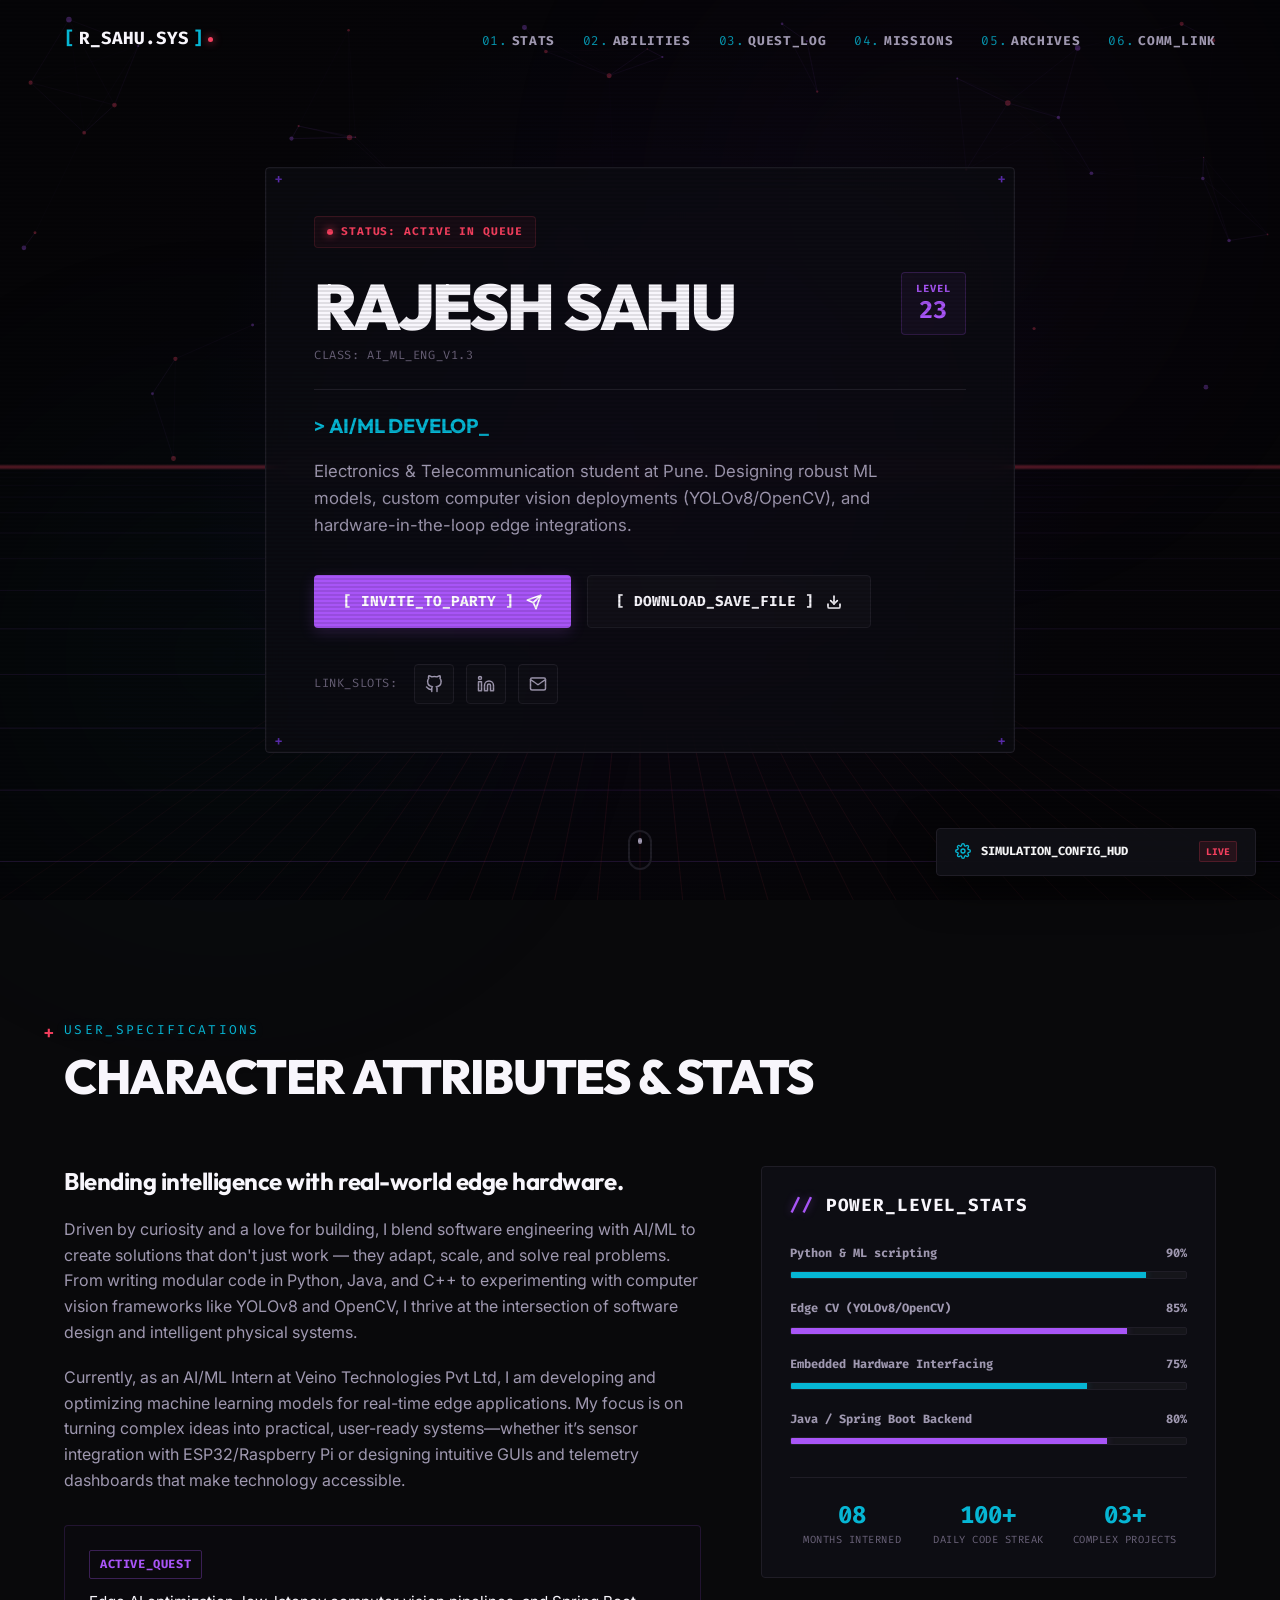
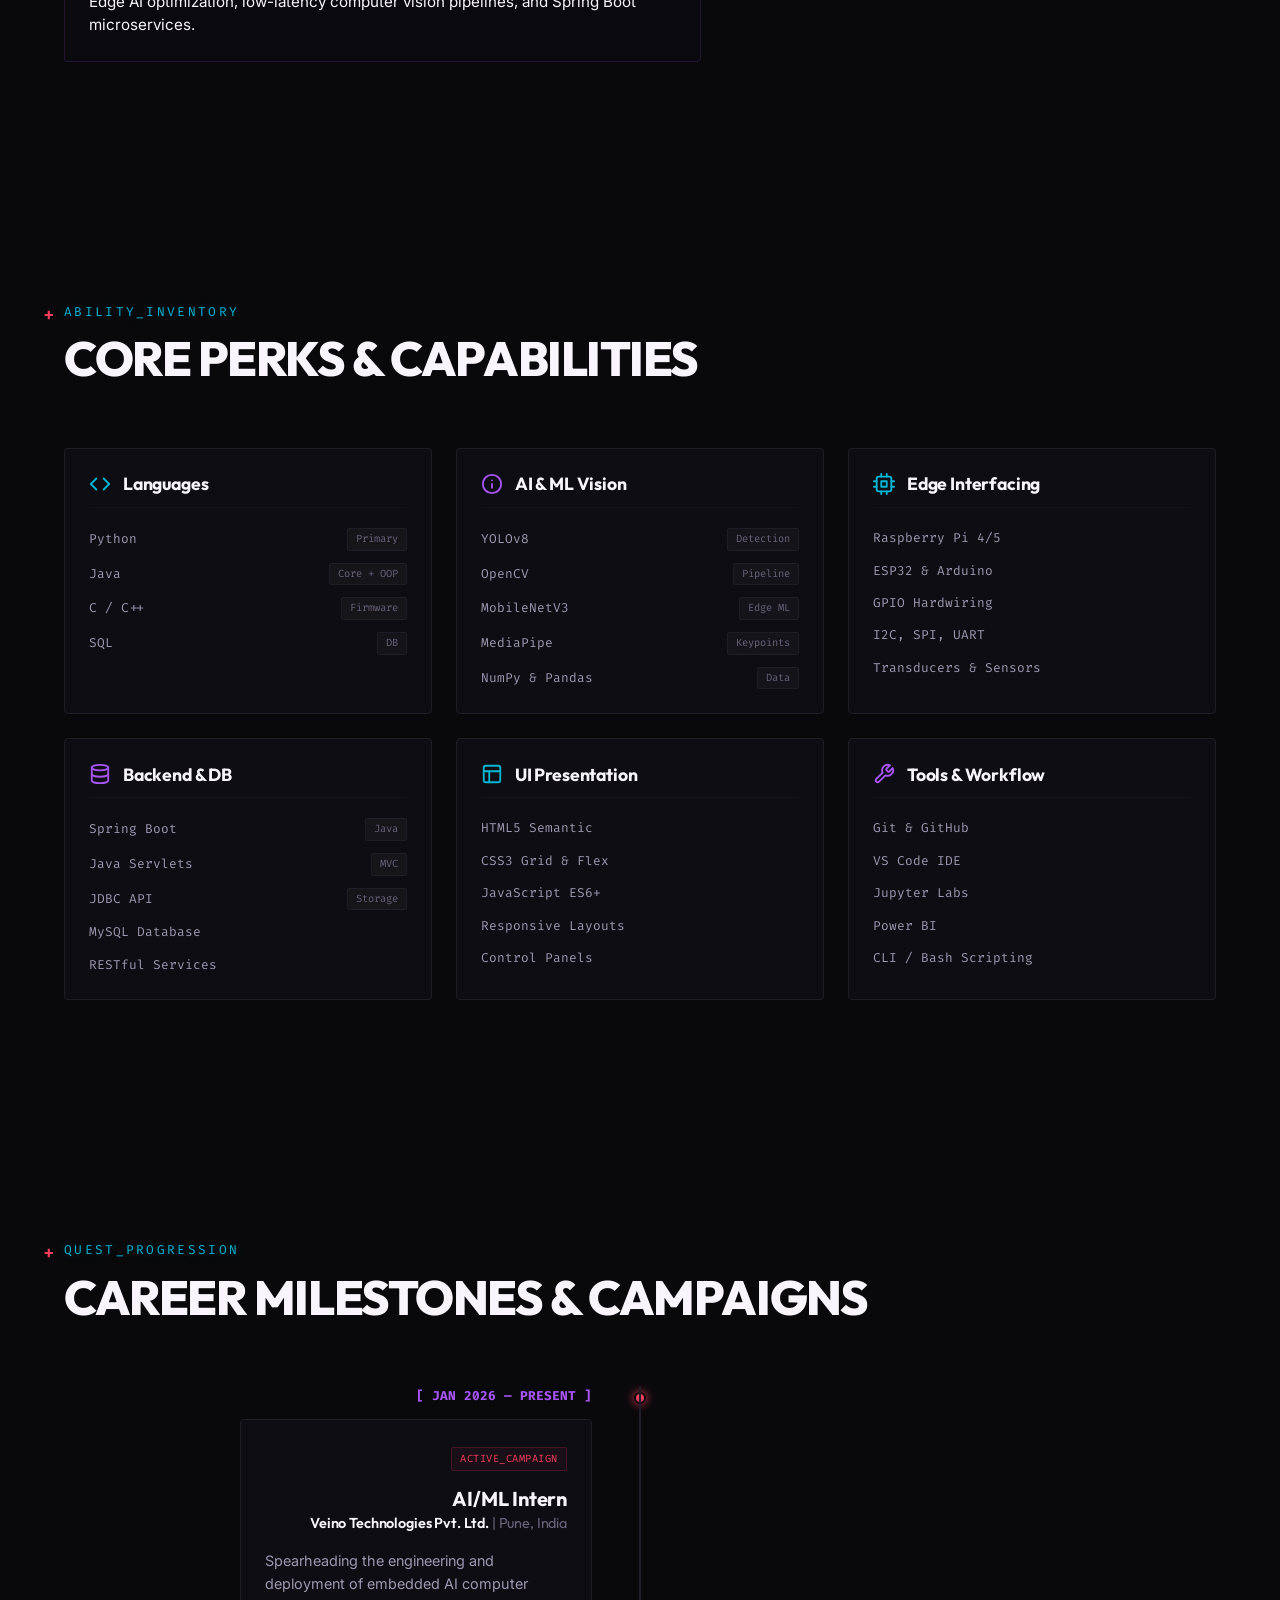
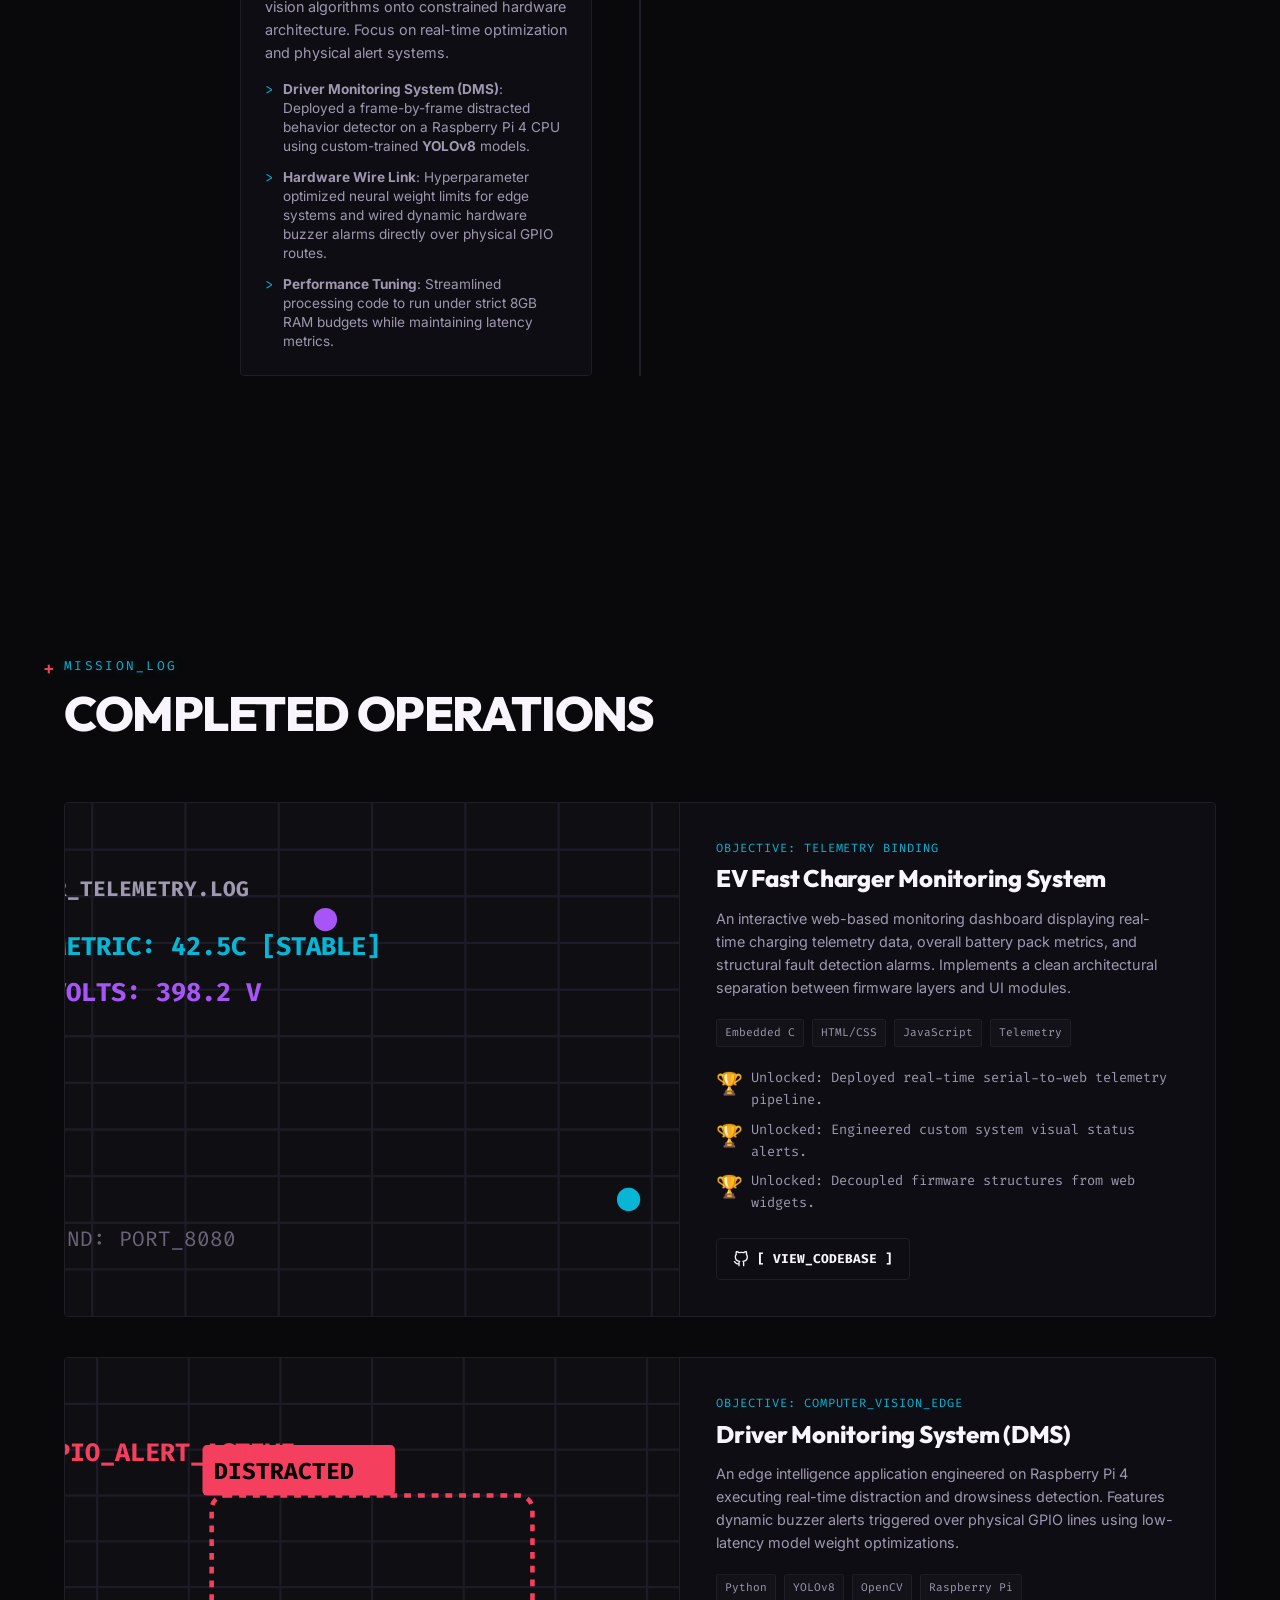
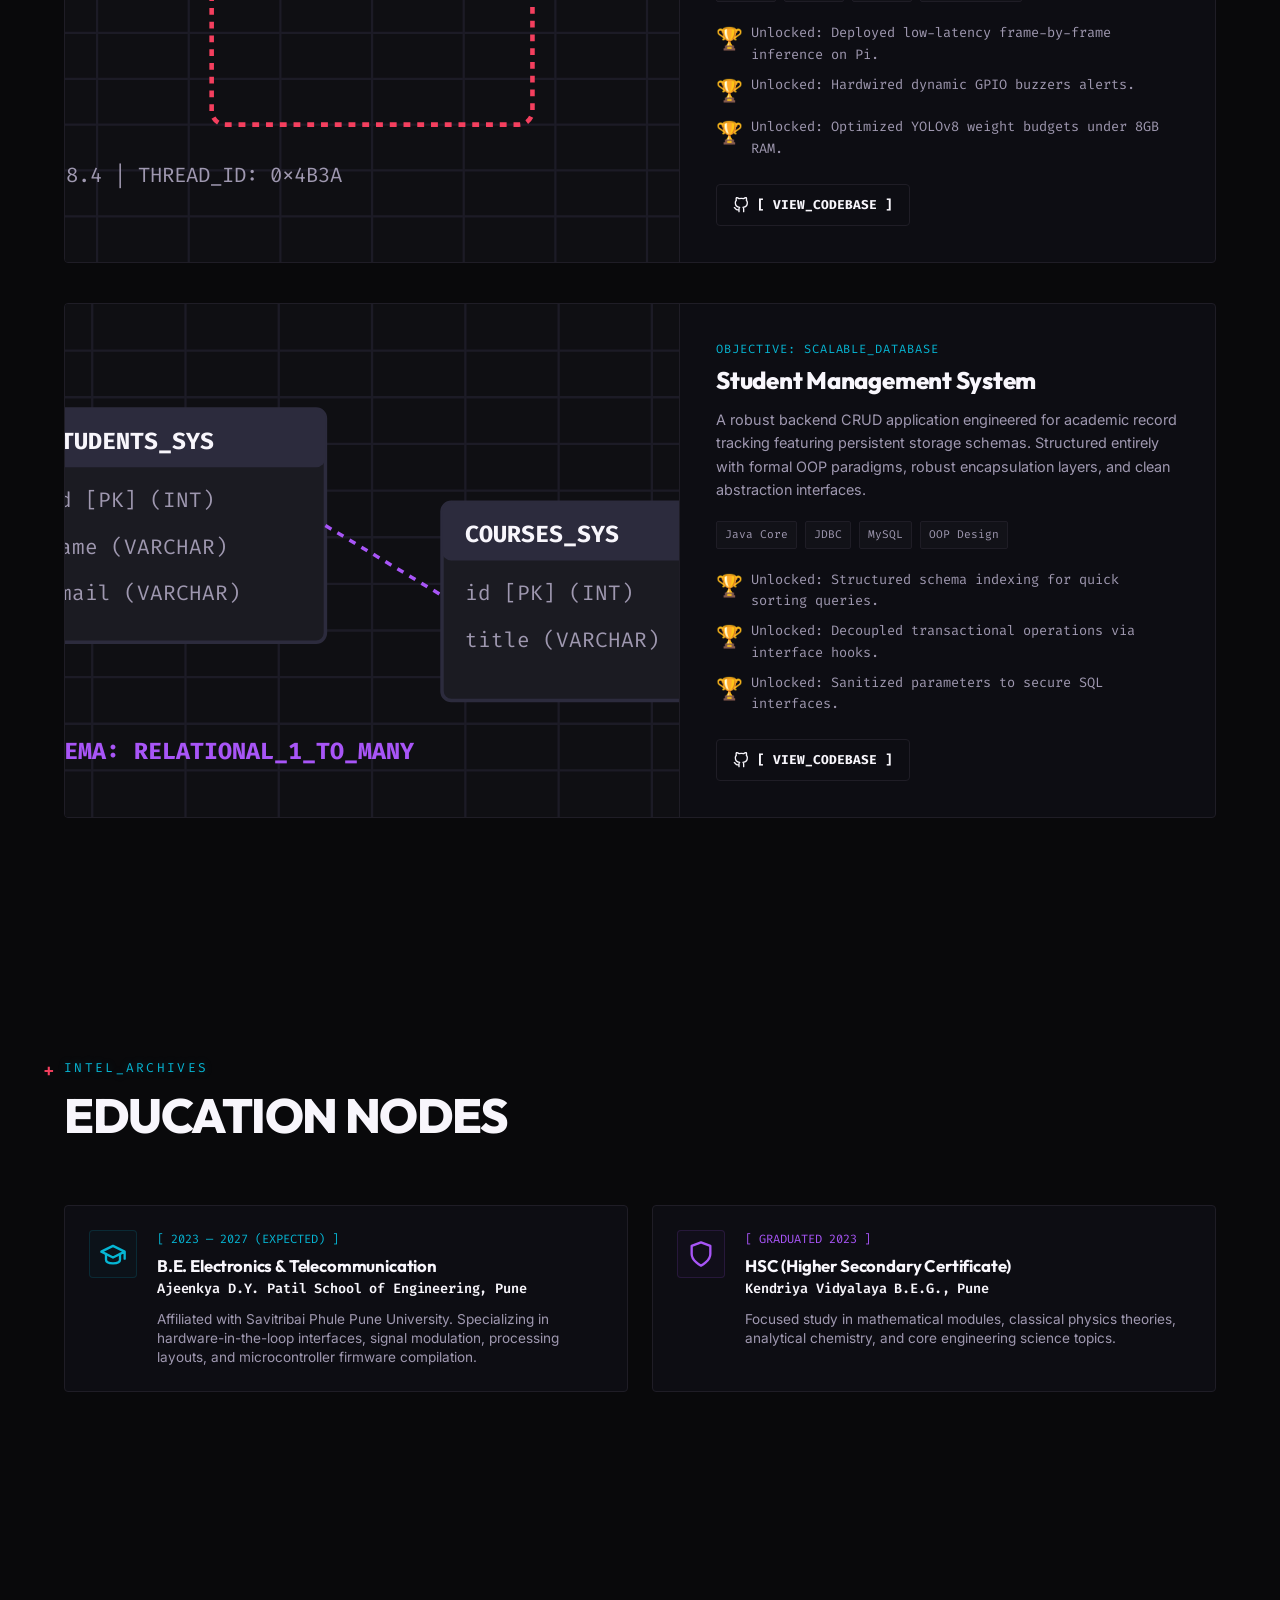
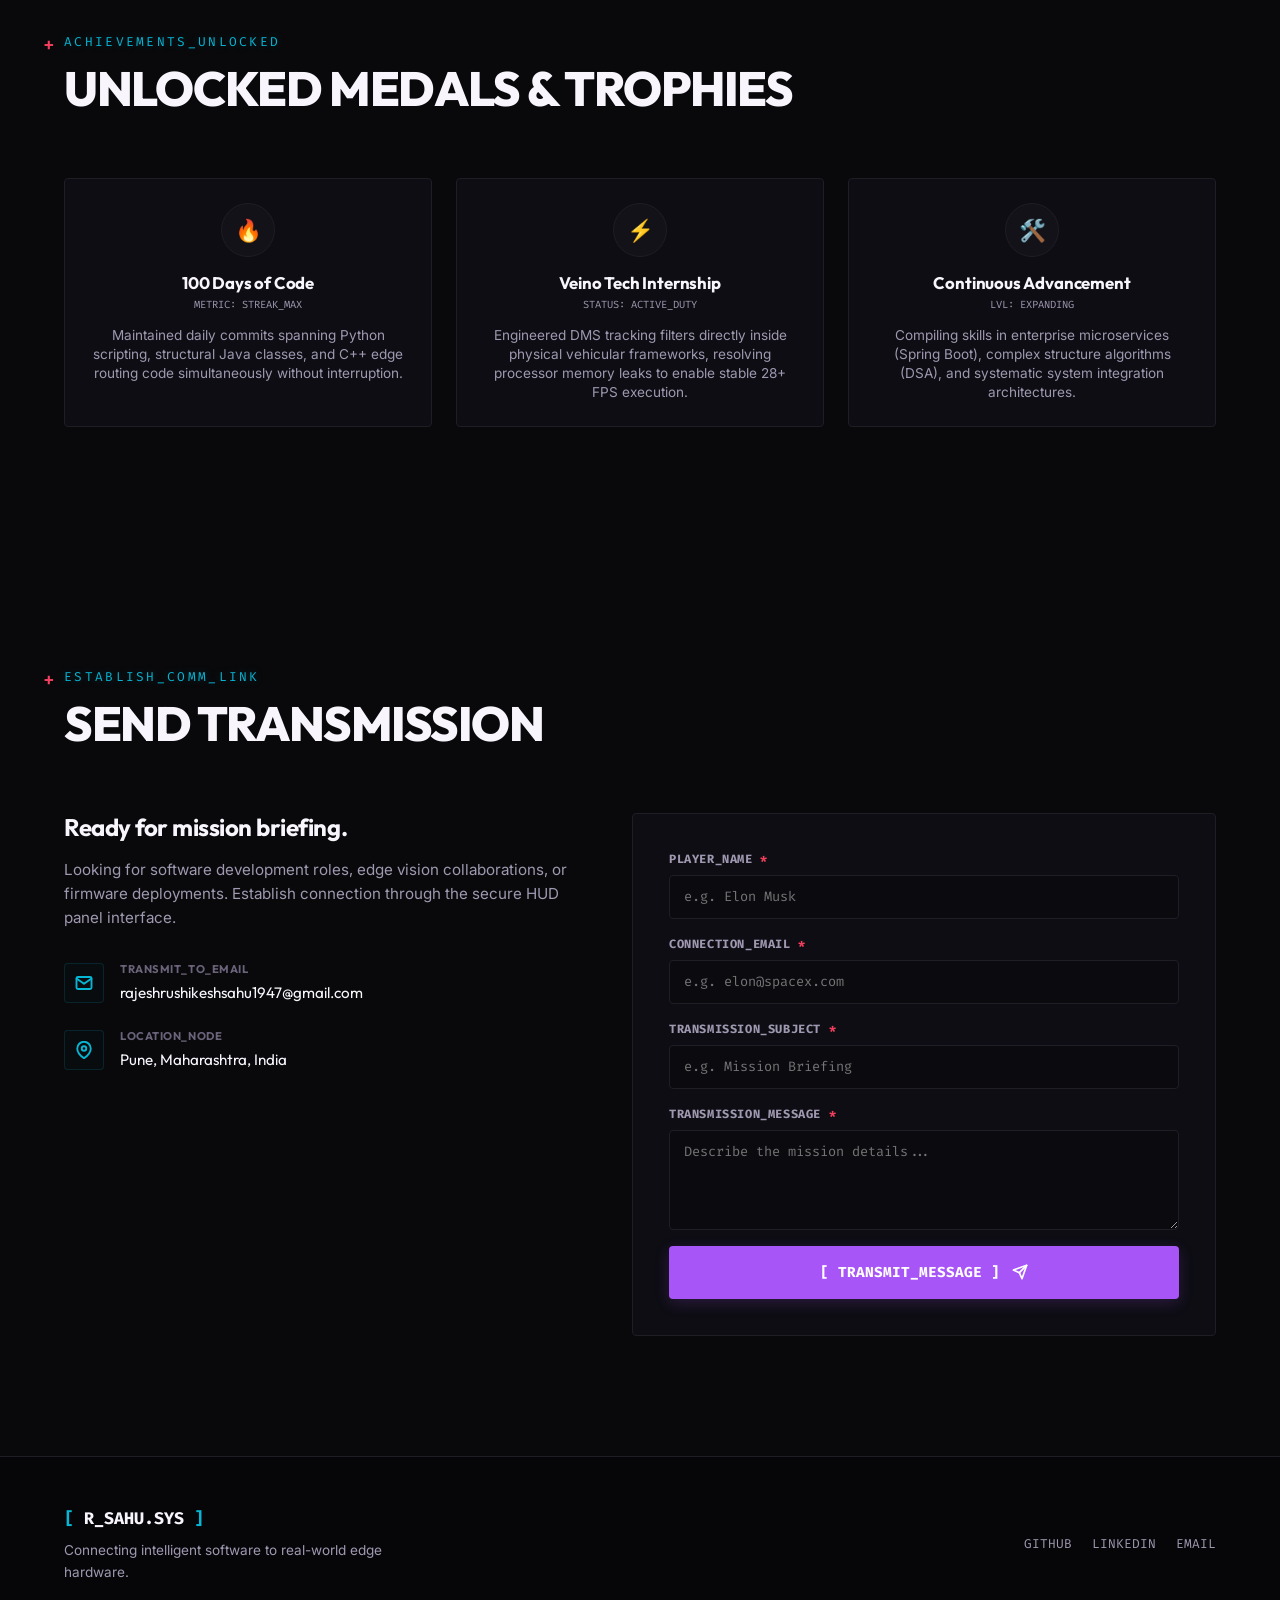
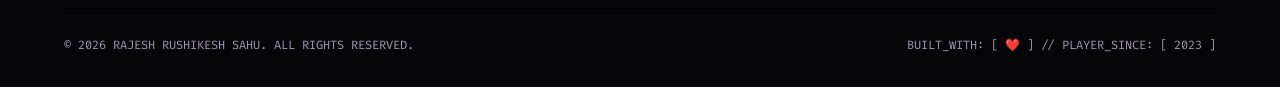
==== commit 3f099d98: "Implement premium Gamer HUD & Player Profile interactive theme with dual visual skins" ====
--- a/index.html
+++ b/index.html
@@ -3,36 +3,36 @@
 <head>
   <meta charset="UTF-8">
   <meta name="viewport" content="width=device-width, initial-scale=1.0">
-  <meta name="description" content="Portfolio of Rajesh Rushikesh Sahu, an AI/ML & Embedded Systems Engineer specializing in deploying computer vision (YOLOv8, OpenCV) and IoT edge devices.">
-  <meta name="keywords" content="Rajesh Rushikesh Sahu, AI/ML Intern, Embedded Systems, Software Developer, Pune, IoT, YOLOv8, OpenCV, Raspberry Pi, ESP32, Python, Java, Spring Boot">
+  <meta name="description" content="Player Profile & Portfolio of Rajesh Rushikesh Sahu, AI/ML & Embedded Systems Engineer. Explore unlocked coding missions, quest logs, and core abilities.">
+  <meta name="keywords" content="Rajesh Rushikesh Sahu, AI/ML, Embedded Systems, Software Developer, Pune, IoT, YOLOv8, OpenCV, Raspberry Pi, ESP32, Python, Java, Spring Boot">
   <meta name="author" content="Rajesh Rushikesh Sahu">
-  <link rel="canonical" href="https://github.com/rajeshsahu777">
+  <link rel="canonical" href="https://rajeshsahu.me">
 
   <!-- Open Graph / Facebook -->
   <meta property="og:type" content="website">
-  <meta property="og:url" content="https://github.com/rajeshsahu777">
-  <meta property="og:title" content="Rajesh Rushikesh Sahu | AI/ML & Embedded Systems Engineer">
-  <meta property="og:description" content="Explore projects, experience, and technical skills of Rajesh Rushikesh Sahu - specializing in IoT, edge AI, and full-stack software development.">
-  <meta property="og:image" content="https://github.com/rajeshsahu777/portfolio/raw/main/assets/images/og-preview.png">
+  <meta property="og:url" content="https://rajeshsahu.me">
+  <meta property="og:title" content="Rajesh Rushikesh Sahu | AI/ML & Embedded Systems Player Profile">
+  <meta property="og:description" content="Tactical HUD portfolio of Rajesh Rushikesh Sahu, showcasing missions completed, core perks, and unlocked capabilities.">
+  <meta property="og:image" content="https://rajeshsahu.me/assets/images/og-preview.png">
 
   <!-- Twitter -->
   <meta property="twitter:card" content="summary_large_image">
-  <meta property="twitter:url" content="https://github.com/rajeshsahu777">
-  <meta property="twitter:title" content="Rajesh Rushikesh Sahu | AI/ML & Embedded Systems Engineer">
-  <meta property="twitter:description" content="Explore projects, experience, and technical skills of Rajesh Rushikesh Sahu - specializing in IoT, edge AI, and full-stack software development.">
-  <meta property="twitter:image" content="https://github.com/rajeshsahu777/portfolio/raw/main/assets/images/og-preview.png">
+  <meta property="twitter:url" content="https://rajeshsahu.me">
+  <meta property="twitter:title" content="Rajesh Rushikesh Sahu | AI/ML & Embedded Systems Player Profile">
+  <meta property="twitter:description" content="Tactical HUD portfolio of Rajesh Rushikesh Sahu, showcasing missions completed, core perks, and unlocked capabilities.">
+  <meta property="twitter:image" content="https://rajeshsahu.me/assets/images/og-preview.png">
 
   <!-- Theme & PWA -->
-  <meta name="theme-color" content="#09090b">
+  <meta name="theme-color" content="#060609">
   <link rel="manifest" href="manifest.json">
-  <link rel="icon" href="data:image/svg+xml,<svg xmlns=%22http://www.w3.org/2000/svg%22 viewBox=%220 0 100 100%22><text y=%22.9em%22 font-size=%2290%22>🧠</text></svg>">
-
-  <title>Rajesh Rushikesh Sahu | AI/ML & Embedded Systems Engineer</title>
+  <link rel="icon" href="data:image/svg+xml,<svg xmlns=%22http://www.w3.org/2000/svg%22 viewBox=%220 0 100 100%22><text y=%22.9em%22 font-size=%2290%22>🎮</text></svg>">
+
+  <title>Rajesh Rushikesh Sahu | AI/ML & Embedded Systems Profile</title>
 
   <!-- Google Fonts -->
   <link rel="preconnect" href="https://fonts.googleapis.com">
   <link rel="preconnect" href="https://fonts.gstatic.com" crossorigin>
-  <link href="https://fonts.googleapis.com/css2?family=Fira+Code:wght@400;500&family=Inter:wght@300;400;500;600&family=Outfit:wght@400;600;700;800&display=swap" rel="stylesheet">
+  <link href="https://fonts.googleapis.com/css2?family=Fira+Code:wght@400;500;700&family=Inter:wght@300;400;500;600&family=Outfit:wght@400;600;700;800;900&display=swap" rel="stylesheet">
 
   <!-- Stylesheet -->
   <link rel="stylesheet" href="css/styles.css">
@@ -44,7 +44,7 @@
     "@type": "Person",
     "name": "Rajesh Rushikesh Sahu",
     "jobTitle": "AI/ML & Embedded Systems Engineer",
-    "url": "https://github.com/rajeshsahu777",
+    "url": "https://rajeshsahu.me",
     "sameAs": [
       "https://linkedin.com/in/rajeshsahu07",
       "https://github.com/rajeshsahu777"
@@ -59,38 +59,44 @@
 </head>
 <body>
 
-  <!-- Skip to main content link for keyboard users -->
+  <!-- Skip to main content link for keyboard accessibility -->
   <a href="#main-content" class="skip-link">Skip to main content</a>
 
-  <!-- Interactive Canvas Background -->
+  <!-- Animated Tech background canvas -->
   <canvas id="particle-canvas" aria-hidden="true"></canvas>
 
-  <!-- Custom Glow Spots -->
+  <!-- Glitch Scanlines effect overlay -->
+  <div class="hud-scanlines" aria-hidden="true"></div>
+
+  <!-- Radial grid layout -->
+  <div class="hud-grid-overlay" aria-hidden="true"></div>
+
+  <!-- Tactical Ambient glow spots -->
   <div class="glow-spot spot-1" aria-hidden="true"></div>
   <div class="glow-spot spot-2" aria-hidden="true"></div>
-
-
 
   <!-- Header Section -->
   <header class="header">
     <div class="header-container">
-      <a href="#" class="logo" aria-label="Rajesh Sahu Portfolio Home">
-        <span class="logo-text">RAJESH SAHU</span>
+      <a href="#" class="logo" aria-label="Home Node">
+        <span class="logo-bracket" aria-hidden="true">[</span>
+        <span class="logo-text">R_SAHU.SYS</span>
+        <span class="logo-bracket" aria-hidden="true">]</span>
         <span class="logo-dot"></span>
       </a>
 
-      <nav class="nav" id="nav-menu" aria-label="Main Navigation">
+      <nav class="nav" id="nav-menu" aria-label="Tactical Navigation">
         <ul class="nav-list">
-          <li class="nav-item"><a href="#about" class="nav-link">About</a></li>
-          <li class="nav-item"><a href="#skills" class="nav-link">Skills</a></li>
-          <li class="nav-item"><a href="#experience" class="nav-link">Experience</a></li>
-          <li class="nav-item"><a href="#projects" class="nav-link">Projects</a></li>
-          <li class="nav-item"><a href="#education" class="nav-link">Education</a></li>
-          <li class="nav-item"><a href="#contact" class="nav-link">Contact</a></li>
+          <li class="nav-item"><a href="#about" class="nav-link"><span class="nav-num">01.</span>STATS</a></li>
+          <li class="nav-item"><a href="#skills" class="nav-link"><span class="nav-num">02.</span>ABILITIES</a></li>
+          <li class="nav-item"><a href="#experience" class="nav-link"><span class="nav-num">03.</span>QUEST_LOG</a></li>
+          <li class="nav-item"><a href="#projects" class="nav-link"><span class="nav-num">04.</span>MISSIONS</a></li>
+          <li class="nav-item"><a href="#education" class="nav-link"><span class="nav-num">05.</span>ARCHIVES</a></li>
+          <li class="nav-item"><a href="#contact" class="nav-link"><span class="nav-num">06.</span>COMM_LINK</a></li>
         </ul>
       </nav>
 
-      <button class="nav-toggle" id="nav-toggle" aria-label="Toggle navigation menu" aria-expanded="false" aria-controls="nav-menu">
+      <button class="nav-toggle" id="nav-toggle" aria-label="Toggle Navigation Terminal" aria-expanded="false" aria-controls="nav-menu">
         <span class="toggle-bar"></span>
         <span class="toggle-bar"></span>
         <span class="toggle-bar"></span>
@@ -98,239 +104,299 @@
     </div>
   </header>
 
-  <!-- Main Content wrapper -->
+  <!-- Main Content container -->
   <main id="main-content">
 
-    <!-- Hero Section -->
+    <!-- Hero / Player Card Section -->
     <section class="hero-section" id="home">
       <div class="hero-container container">
-        <div class="hero-badge fade-in">
-          <span class="pulse-dot"></span>
-          <span class="badge-text">Available for Internships & Projects</span>
-        </div>
-        <h1 class="hero-title fade-in">
-          Engineering the <br>
-          <span class="gradient-text-alt">Neural Edge</span>
-        </h1>
-        <h2 class="hero-subtitle fade-in" aria-label="Roles: AI/ML Developer, Embedded Systems Specialist, Software Engineer">
-          I'm a <span id="typewriter-text" class="typewriter"></span><span class="cursor-pipe" aria-hidden="true">|</span>
-        </h2>
-        <p class="hero-desc fade-in">
-          Electronics &amp; Telecommunication student at Pune. Designing robust ML models, custom computer vision deployments (YOLOv8/OpenCV), and hardware-in-the-loop edge integrations.
-        </p>
-
-        <div class="hero-actions fade-in">
-          <a href="#contact" class="btn btn-primary">
-            <span>Get In Touch</span>
-            <svg class="btn-icon" viewBox="0 0 24 24" width="18" height="18" fill="none" stroke="currentColor" stroke-width="2" stroke-linecap="round" stroke-linejoin="round" aria-hidden="true"><line x1="22" y1="2" x2="11" y2="13"></line><polygon points="22 2 15 22 11 13 2 9 22 2"></polygon></svg>
-          </a>
-          <a href="assets/Rajesh_Sahu_Resume.pdf" class="btn btn-secondary" download="Rajesh_Rushikesh_Sahu_Resume.pdf">
-            <span>Download Resume</span>
-            <svg class="btn-icon" viewBox="0 0 24 24" width="18" height="18" fill="none" stroke="currentColor" stroke-width="2" stroke-linecap="round" stroke-linejoin="round" aria-hidden="true"><path d="M21 15v4a2 2 0 0 1-2 2H5a2 2 0 0 1-2-2v-4"></path><polyline points="7 10 12 15 17 10"></polyline><line x1="12" y1="15" x2="12" y2="3"></line></svg>
-          </a>
-        </div>
-
-        <div class="hero-socials fade-in">
-          <a href="https://github.com/rajeshsahu777" target="_blank" rel="noopener noreferrer" class="social-link" aria-label="GitHub Profile">
-            <svg viewBox="0 0 24 24" width="22" height="22" fill="none" stroke="currentColor" stroke-width="2" stroke-linecap="round" stroke-linejoin="round" aria-hidden="true"><path d="M9 19c-5 1.5-5-2.5-7-3m14 6v-3.87a3.37 3.37 0 0 0-.94-2.61c3.14-.35 6.44-1.54 6.44-7A5.44 5.44 0 0 0 20 4.77 5.07 5.07 0 0 0 19.91 1S18.73.65 16 2.48a13.38 13.38 0 0 0-7 0C6.27.65 5.09 1 5.09 1A5.07 5.07 0 0 0 5 4.77a5.44 5.44 0 0 0-1.5 3.78c0 5.42 3.3 6.61 6.44 7A3.37 3.37 0 0 0 9 18.13V22"></path></svg>
-          </a>
-          <a href="https://linkedin.com/in/rajeshsahu07" target="_blank" rel="noopener noreferrer" class="social-link" aria-label="LinkedIn Profile">
-            <svg viewBox="0 0 24 24" width="22" height="22" fill="none" stroke="currentColor" stroke-width="2" stroke-linecap="round" stroke-linejoin="round" aria-hidden="true"><path d="M16 8a6 6 0 0 1 6 6v7h-4v-7a2 2 0 0 0-2-2 2 2 0 0 0-2 2v7h-4v-7a6 6 0 0 1 6-6z"></path><rect x="2" y="9" width="4" height="12"></rect><circle cx="4" cy="4" r="2"></circle></svg>
-          </a>
-          <a href="mailto:rajeshrushikeshsahu1947@gmail.com" class="social-link" aria-label="Email Rajesh">
-            <svg viewBox="0 0 24 24" width="22" height="22" fill="none" stroke="currentColor" stroke-width="2" stroke-linecap="round" stroke-linejoin="round" aria-hidden="true"><path d="M4 4h16c1.1 0 2 .9 2 2v12c0 1.1-.9 2-2 2H4c-1.1 0-2-.9-2-2V6c0-1.1.9-2 2-2z"></path><polyline points="22,6 12,13 2,6"></polyline></svg>
-          </a>
+        
+        <!-- Player card frame structure -->
+        <div class="player-card fade-in">
+          <div class="player-card-border" aria-hidden="true">
+            <span class="corner top-left">+</span>
+            <span class="corner top-right">+</span>
+            <span class="corner bottom-left">+</span>
+            <span class="corner bottom-right">+</span>
+          </div>
+
+          <div class="player-badge">
+            <span class="pulse-beacon"></span>
+            <span class="badge-text font-mono">STATUS: ACTIVE IN QUEUE</span>
+          </div>
+
+          <div class="player-header">
+            <div class="player-title-wrap">
+              <h1 class="hero-title">
+                RAJESH SAHU
+              </h1>
+              <div class="player-class-badge font-mono">CLASS: AI_ML_ENG_V1.3</div>
+            </div>
+            
+            <div class="player-level-badge">
+              <span class="lvl-label font-mono">LEVEL</span>
+              <span class="lvl-value font-mono">23</span>
+            </div>
+          </div>
+
+          <h2 class="hero-subtitle" aria-label="Specialties: AI/ML Developer, Edge Systems Architect, Software Engineer">
+            <span class="bracket" aria-hidden="true">&gt;&nbsp;</span><span id="typewriter-text" class="typewriter"></span><span class="cursor-pipe" aria-hidden="true">_</span>
+          </h2>
+
+          <p class="hero-desc">
+            Electronics &amp; Telecommunication student at Pune. Designing robust ML models, custom computer vision deployments (YOLOv8/OpenCV), and hardware-in-the-loop edge integrations.
+          </p>
+
+          <div class="hero-actions">
+            <a href="#contact" class="btn btn-primary font-mono btn-tactical">
+              <span>[ INVITE_TO_PARTY ]</span>
+              <svg class="btn-icon" viewBox="0 0 24 24" width="16" height="16" fill="none" stroke="currentColor" stroke-width="2.5" stroke-linecap="round" stroke-linejoin="round" aria-hidden="true"><line x1="22" y1="2" x2="11" y2="13"></line><polygon points="22 2 15 22 11 13 2 9 22 2"></polygon></svg>
+            </a>
+            <a href="assets/Rajesh_Sahu_Resume.pdf" class="btn btn-secondary font-mono btn-tactical" download="Rajesh_Rushikesh_Sahu_Resume.pdf">
+              <span>[ DOWNLOAD_SAVE_FILE ]</span>
+              <svg class="btn-icon" viewBox="0 0 24 24" width="16" height="16" fill="none" stroke="currentColor" stroke-width="2.5" stroke-linecap="round" stroke-linejoin="round" aria-hidden="true"><path d="M21 15v4a2 2 0 0 1-2 2H5a2 2 0 0 1-2-2v-4"></path><polyline points="7 10 12 15 17 10"></polyline><line x1="12" y1="15" x2="12" y2="3"></line></svg>
+            </a>
+          </div>
+
+          <div class="hero-socials">
+            <span class="socials-label font-mono">LINK_SLOTS:</span>
+            <div class="social-slots">
+              <a href="https://github.com/rajeshsahu777" target="_blank" rel="noopener noreferrer" class="social-slot-btn" aria-label="GitHub Profile Slot">
+                <svg viewBox="0 0 24 24" width="18" height="18" fill="none" stroke="currentColor" stroke-width="2" stroke-linecap="round" stroke-linejoin="round" aria-hidden="true"><path d="M9 19c-5 1.5-5-2.5-7-3m14 6v-3.87a3.37 3.37 0 0 0-.94-2.61c3.14-.35 6.44-1.54 6.44-7A5.44 5.44 0 0 0 20 4.77 5.07 5.07 0 0 0 19.91 1S18.73.65 16 2.48a13.38 13.38 0 0 0-7 0C6.27.65 5.09 1 5.09 1A5.07 5.07 0 0 0 5 4.77a5.44 5.44 0 0 0-1.5 3.78c0 5.42 3.3 6.61 6.44 7A3.37 3.37 0 0 0 9 18.13V22"></path></svg>
+              </a>
+              <a href="https://linkedin.com/in/rajeshsahu07" target="_blank" rel="noopener noreferrer" class="social-slot-btn" aria-label="LinkedIn Profile Slot">
+                <svg viewBox="0 0 24 24" width="18" height="18" fill="none" stroke="currentColor" stroke-width="2" stroke-linecap="round" stroke-linejoin="round" aria-hidden="true"><path d="M16 8a6 6 0 0 1 6 6v7h-4v-7a2 2 0 0 0-2-2 2 2 0 0 0-2 2v7h-4v-7a6 6 0 0 1 6-6z"></path><rect x="2" y="9" width="4" height="12"></rect><circle cx="4" cy="4" r="2"></circle></svg>
+              </a>
+              <a href="mailto:rajeshrushikeshsahu1947@gmail.com" class="social-slot-btn" aria-label="Email Comms Link">
+                <svg viewBox="0 0 24 24" width="18" height="18" fill="none" stroke="currentColor" stroke-width="2" stroke-linecap="round" stroke-linejoin="round" aria-hidden="true"><path d="M4 4h16c1.1 0 2 .9 2 2v12c0 1.1-.9 2-2 2H4c-1.1 0-2-.9-2-2V6c0-1.1.9-2 2-2z"></path><polyline points="22,6 12,13 2,6"></polyline></svg>
+              </a>
+            </div>
+          </div>
         </div>
       </div>
 
       <div class="scroll-indicator" aria-hidden="true">
-        <a href="#about" aria-label="Scroll to About Section">
+        <a href="#about" aria-label="Scroll to Stat Panel">
           <span class="scroll-mouse"><span class="scroll-wheel"></span></span>
         </a>
       </div>
     </section>
 
-    <!-- About Section -->
+    <!-- Stats / About Section -->
     <section class="about-section section-padding" id="about">
       <div class="container">
         <div class="section-title-wrap">
-          <span class="section-subtitle">A Bit About Me</span>
-          <h2 class="section-title">The Mindset</h2>
+          <span class="section-subtitle">USER_SPECIFICATIONS</span>
+          <h2 class="section-title">Character Attributes &amp; Stats</h2>
         </div>
 
         <div class="about-grid">
           <div class="about-content scroll-reveal">
-            <h3 class="about-heading">Blending intelligence with real-world silicon.</h3>
+            <h3 class="about-heading font-display">Blending intelligence with real-world edge hardware.</h3>
             <p class="about-text">
               Driven by curiosity and a love for building, I blend software engineering with AI/ML to create solutions that don't just work — they adapt, scale, and solve real problems. From writing modular code in Python, Java, and C++ to experimenting with computer vision frameworks like YOLOv8 and OpenCV, I thrive at the intersection of software design and intelligent physical systems.
             </p>
             <p class="about-text">
               Currently, as an AI/ML Intern at Veino Technologies Pvt Ltd, I am developing and optimizing machine learning models for real-time edge applications. My focus is on turning complex ideas into practical, user-ready systems—whether it’s sensor integration with ESP32/Raspberry Pi or designing intuitive GUIs and telemetry dashboards that make technology accessible.
             </p>
-            <div class="focus-box">
-              <span class="focus-tag">Current Focus</span>
+            <div class="focus-box clipped-card">
+              <span class="focus-tag font-mono">ACTIVE_QUEST</span>
               <p class="focus-desc">Edge AI optimization, low-latency computer vision pipelines, and Spring Boot microservices.</p>
             </div>
           </div>
 
           <div class="about-sidebar scroll-reveal">
-            <div class="info-card">
-              <h3 class="info-title">Interests &amp; Fields</h3>
-              <ul class="interests-list">
-                <li>
-                  <span class="interest-icon">🧠</span>
-                  <div>
-                    <strong>Computer Vision</strong>
-                    <span>Object detection, image processing, segmentation</span>
+            <!-- Sleek Gamer Stat Strip -->
+            <div class="info-card clipped-card">
+              <h3 class="info-title font-mono"><span class="purple-glow">//</span> POWER_LEVEL_STATS</h3>
+              
+              <div class="stat-bars">
+                <div class="stat-bar-group">
+                  <div class="stat-bar-label font-mono">
+                    <span>Python &amp; ML scripting</span>
+                    <span>90%</span>
                   </div>
-                </li>
-                <li>
-                  <span class="interest-icon">⚙️</span>
-                  <div>
-                    <strong>Edge Computing</strong>
-                    <span>Raspberry Pi, ESP32, GPIO hardware interfaces</span>
+                  <div class="stat-bar-track">
+                    <div class="stat-bar-fill fill-cyan" style="--target-width: 90%;" role="progressbar" aria-valuenow="90" aria-valuemin="0" aria-valuemax="100"></div>
                   </div>
-                </li>
-                <li>
-                  <span class="interest-icon">💻</span>
-                  <div>
-                    <strong>Backend Architecture</strong>
-                    <span>Spring Boot, OOP, clean code, scalable database schemas</span>
+                </div>
+
+                <div class="stat-bar-group">
+                  <div class="stat-bar-label font-mono">
+                    <span>Edge CV (YOLOv8/OpenCV)</span>
+                    <span>85%</span>
                   </div>
-                </li>
-              </ul>
+                  <div class="stat-bar-track">
+                    <div class="stat-bar-fill fill-purple" style="--target-width: 85%;" role="progressbar" aria-valuenow="85" aria-valuemin="0" aria-valuemax="100"></div>
+                  </div>
+                </div>
+
+                <div class="stat-bar-group">
+                  <div class="stat-bar-label font-mono">
+                    <span>Embedded Hardware Interfacing</span>
+                    <span>75%</span>
+                  </div>
+                  <div class="stat-bar-track">
+                    <div class="stat-bar-fill fill-cyan" style="--target-width: 75%;" role="progressbar" aria-valuenow="75" aria-valuemin="0" aria-valuemax="100"></div>
+                  </div>
+                </div>
+
+                <div class="stat-bar-group">
+                  <div class="stat-bar-label font-mono">
+                    <span>Java / Spring Boot Backend</span>
+                    <span>80%</span>
+                  </div>
+                  <div class="stat-bar-track">
+                    <div class="stat-bar-fill fill-purple" style="--target-width: 80%;" role="progressbar" aria-valuenow="80" aria-valuemin="0" aria-valuemax="100"></div>
+                  </div>
+                </div>
+              </div>
+
+              <div class="stats-summary font-mono">
+                <div class="summary-item">
+                  <span class="value">08</span>
+                  <span class="label">Months Interned</span>
+                </div>
+                <div class="summary-item">
+                  <span class="value">100+</span>
+                  <span class="label">Daily Code Streak</span>
+                </div>
+                <div class="summary-item">
+                  <span class="value">03+</span>
+                  <span class="label">Complex Projects</span>
+                </div>
+              </div>
             </div>
           </div>
         </div>
       </div>
     </section>
 
-    <!-- Skills Section -->
+    <!-- Skills / Ability inventory Section -->
     <section class="skills-section section-padding" id="skills">
       <div class="container">
         <div class="section-title-wrap">
-          <span class="section-subtitle">Capabilities</span>
-          <h2 class="section-title">Technical Armament</h2>
+          <span class="section-subtitle">ABILITY_INVENTORY</span>
+          <h2 class="section-title">Core Perks &amp; Capabilities</h2>
         </div>
 
         <div class="skills-grid">
           <!-- Programming Languages -->
-          <div class="skill-card scroll-reveal">
+          <div class="skill-card clipped-card scroll-reveal">
             <div class="skill-header">
-              <svg class="skill-category-icon" viewBox="0 0 24 24" width="24" height="24" fill="none" stroke="currentColor" stroke-width="2" stroke-linecap="round" stroke-linejoin="round" aria-hidden="true"><polyline points="16 18 22 12 16 6"></polyline><polyline points="8 6 2 12 8 18"></polyline></svg>
-              <h3>Programming</h3>
-            </div>
-            <ul class="skill-list">
-              <li>Python <span class="skill-badge-level">Primary</span></li>
-              <li>Java <span class="skill-badge-level">Core + OOP</span></li>
-              <li>C / C++ <span class="skill-badge-level">Firmware</span></li>
-              <li>SQL <span class="skill-badge-level">Databases</span></li>
+              <svg class="skill-category-icon" viewBox="0 0 24 24" width="22" height="22" fill="none" stroke="currentColor" stroke-width="2" stroke-linecap="round" stroke-linejoin="round" aria-hidden="true"><polyline points="16 18 22 12 16 6"></polyline><polyline points="8 6 2 12 8 18"></polyline></svg>
+              <h3 class="font-display">Languages</h3>
+            </div>
+            <ul class="skill-list font-mono">
+              <li>Python <span class="perk-tier">Primary</span></li>
+              <li>Java <span class="perk-tier">Core + OOP</span></li>
+              <li>C / C++ <span class="perk-tier">Firmware</span></li>
+              <li>SQL <span class="perk-tier">DB</span></li>
             </ul>
           </div>
 
           <!-- AI & Machine Learning -->
-          <div class="skill-card scroll-reveal">
+          <div class="skill-card clipped-card scroll-reveal">
             <div class="skill-header">
-              <svg class="skill-category-icon" viewBox="0 0 24 24" width="24" height="24" fill="none" stroke="currentColor" stroke-width="2" stroke-linecap="round" stroke-linejoin="round" aria-hidden="true"><path d="M12 2v20M17 5H9.5a3.5 3.5 0 0 0 0 7h5a3.5 3.5 0 0 1 0 7H6"></path></svg>
-              <h3>AI &amp; ML</h3>
-            </div>
-            <ul class="skill-list">
-              <li>YOLOv8 <span class="skill-badge-level">Detection</span></li>
-              <li>OpenCV <span class="skill-badge-level">Vision</span></li>
-              <li>MobileNetV3 <span class="skill-badge-level">Edge Models</span></li>
-              <li>MediaPipe <span class="skill-badge-level">Tracking</span></li>
-              <li>NumPy &amp; Pandas <span class="skill-badge-level">Data</span></li>
-              <li>Edge Inference <span class="skill-badge-level">Optimization</span></li>
+              <svg class="skill-category-icon" viewBox="0 0 24 24" width="22" height="22" fill="none" stroke="currentColor" stroke-width="2" stroke-linecap="round" stroke-linejoin="round" aria-hidden="true"><circle cx="12" cy="12" r="10"></circle><line x1="12" y1="16" x2="12" y2="12"></line><line x1="12" y1="8" x2="12.01" y2="8"></line></svg>
+              <h3 class="font-display">AI &amp; ML Vision</h3>
+            </div>
+            <ul class="skill-list font-mono">
+              <li>YOLOv8 <span class="perk-tier">Detection</span></li>
+              <li>OpenCV <span class="perk-tier">Pipeline</span></li>
+              <li>MobileNetV3 <span class="perk-tier">Edge ML</span></li>
+              <li>MediaPipe <span class="perk-tier">Keypoints</span></li>
+              <li>NumPy &amp; Pandas <span class="perk-tier">Data</span></li>
             </ul>
           </div>
 
           <!-- Hardware & IoT -->
-          <div class="skill-card scroll-reveal">
+          <div class="skill-card clipped-card scroll-reveal">
             <div class="skill-header">
-              <svg class="skill-category-icon" viewBox="0 0 24 24" width="24" height="24" fill="none" stroke="currentColor" stroke-width="2" stroke-linecap="round" stroke-linejoin="round" aria-hidden="true"><rect x="2" y="2" width="20" height="8" rx="2" ry="2"></rect><rect x="2" y="14" width="20" height="8" rx="2" ry="2"></rect><line x1="6" y1="6" x2="6.01" y2="6"></line><line x1="6" y1="18" x2="6.01" y2="18"></line></svg>
-              <h3>Hardware &amp; IoT</h3>
-            </div>
-            <ul class="skill-list">
+              <svg class="skill-category-icon" viewBox="0 0 24 24" width="22" height="22" fill="none" stroke="currentColor" stroke-width="2" stroke-linecap="round" stroke-linejoin="round" aria-hidden="true"><rect x="4" y="4" width="16" height="16" rx="2" ry="2"></rect><rect x="9" y="9" width="6" height="6"></rect><line x1="9" y1="1" x2="9" y2="4"></line><line x1="15" y1="1" x2="15" y2="4"></line><line x1="9" y1="20" x2="9" y2="23"></line><line x1="15" y1="20" x2="15" y2="23"></line><line x1="20" y1="9" x2="23" y2="9"></line><line x1="20" y1="15" x2="23" y2="15"></line><line x1="1" y1="9" x2="4" y2="9"></line><line x1="1" y1="15" x2="4" y2="15"></line></svg>
+              <h3 class="font-display">Edge Interfacing</h3>
+            </div>
+            <ul class="skill-list font-mono">
               <li>Raspberry Pi 4/5</li>
-              <li>ESP32 / Arduino</li>
-              <li>GPIO Interfacing</li>
-              <li>Protocols: I2C, SPI, UART</li>
-              <li>Sensors: Ultrasonic, Buzzer, DMS</li>
+              <li>ESP32 &amp; Arduino</li>
+              <li>GPIO Hardwiring</li>
+              <li>I2C, SPI, UART</li>
+              <li>Transducers &amp; Sensors</li>
             </ul>
           </div>
 
           <!-- Backend Frameworks -->
-          <div class="skill-card scroll-reveal">
+          <div class="skill-card clipped-card scroll-reveal">
             <div class="skill-header">
-              <svg class="skill-category-icon" viewBox="0 0 24 24" width="24" height="24" fill="none" stroke="currentColor" stroke-width="2" stroke-linecap="round" stroke-linejoin="round" aria-hidden="true"><ellipse cx="12" cy="5" rx="9" ry="3"></ellipse><path d="M3 5v14c0 1.66 4 3 9 3s9-1.34 9-3V5"></path><path d="M3 12c0 1.66 4 3 9 3s9-1.34 9-3"></path></svg>
-              <h3>Backend &amp; DB</h3>
-            </div>
-            <ul class="skill-list">
-              <li>Spring Boot</li>
-              <li>Java Servlets</li>
-              <li>JDBC API</li>
-              <li>MySQL</li>
-              <li>RESTful API Design</li>
+              <svg class="skill-category-icon" viewBox="0 0 24 24" width="22" height="22" fill="none" stroke="currentColor" stroke-width="2" stroke-linecap="round" stroke-linejoin="round" aria-hidden="true"><ellipse cx="12" cy="5" rx="9" ry="3"></ellipse><path d="M3 5v14c0 1.66 4 3 9 3s9-1.34 9-3V5"></path><path d="M3 12c0 1.66 4 3 9 3s9-1.34 9-3"></path></svg>
+              <h3 class="font-display">Backend &amp; DB</h3>
+            </div>
+            <ul class="skill-list font-mono">
+              <li>Spring Boot <span class="perk-tier">Java</span></li>
+              <li>Java Servlets <span class="perk-tier">MVC</span></li>
+              <li>JDBC API <span class="perk-tier">Storage</span></li>
+              <li>MySQL Database</li>
+              <li>RESTful Services</li>
             </ul>
           </div>
 
           <!-- Frontend Interfaces -->
-          <div class="skill-card scroll-reveal">
+          <div class="skill-card clipped-card scroll-reveal">
             <div class="skill-header">
-              <svg class="skill-category-icon" viewBox="0 0 24 24" width="24" height="24" fill="none" stroke="currentColor" stroke-width="2" stroke-linecap="round" stroke-linejoin="round" aria-hidden="true"><polygon points="5 3 19 3 19 21 5 21"></polygon><path d="M9 7h6M9 12h6M9 17h4"></path></svg>
-              <h3>Frontend</h3>
-            </div>
-            <ul class="skill-list">
-              <li>HTML5</li>
-              <li>CSS3 (Vanilla Grid/Flex)</li>
-              <li>JavaScript (ES6+)</li>
-              <li>Responsive Web UI</li>
-              <li>Telemetry Dashboards</li>
+              <svg class="skill-category-icon" viewBox="0 0 24 24" width="22" height="22" fill="none" stroke="currentColor" stroke-width="2" stroke-linecap="round" stroke-linejoin="round" aria-hidden="true"><rect x="3" y="3" width="18" height="18" rx="2" ry="2"></rect><line x1="3" y1="9" x2="21" y2="9"></line><line x1="9" y1="21" x2="9" y2="9"></line></svg>
+              <h3 class="font-display">UI Presentation</h3>
+            </div>
+            <ul class="skill-list font-mono">
+              <li>HTML5 Semantic</li>
+              <li>CSS3 Grid &amp; Flex</li>
+              <li>JavaScript ES6+</li>
+              <li>Responsive Layouts</li>
+              <li>Control Panels</li>
             </ul>
           </div>
 
           <!-- Tools & DevOps -->
-          <div class="skill-card scroll-reveal">
+          <div class="skill-card clipped-card scroll-reveal">
             <div class="skill-header">
-              <svg class="skill-category-icon" viewBox="0 0 24 24" width="24" height="24" fill="none" stroke="currentColor" stroke-width="2" stroke-linecap="round" stroke-linejoin="round" aria-hidden="true"><circle cx="12" cy="12" r="10"></circle><polyline points="12 6 12 12 16 14"></polyline></svg>
-              <h3>Tools &amp; Work</h3>
-            </div>
-            <ul class="skill-list">
-              <li>Git / GitHub</li>
-              <li>VS Code</li>
-              <li>Jupyter Notebook</li>
+              <svg class="skill-category-icon" viewBox="0 0 24 24" width="22" height="22" fill="none" stroke="currentColor" stroke-width="2" stroke-linecap="round" stroke-linejoin="round" aria-hidden="true"><path d="M14.7 6.3a1 1 0 0 0 0 1.4l1.6 1.6a1 1 0 0 0 1.4 0l3.77-3.77a6 6 0 0 1-7.94 7.94l-6.91 6.91a2.12 2.12 0 0 1-3-3l6.91-6.91a6 6 0 0 1 7.94-7.94l-3.76 3.76z"></path></svg>
+              <h3 class="font-display">Tools &amp; Workflow</h3>
+            </div>
+            <ul class="skill-list font-mono">
+              <li>Git &amp; GitHub</li>
+              <li>VS Code IDE</li>
+              <li>Jupyter Labs</li>
               <li>Power BI</li>
-              <li>Command Line &amp; Bash</li>
+              <li>CLI / Bash Scripting</li>
             </ul>
           </div>
         </div>
       </div>
     </section>
 
-    <!-- Experience Timeline Section -->
+    <!-- Experience / Quest progression Section -->
     <section class="experience-section section-padding" id="experience">
       <div class="container">
         <div class="section-title-wrap">
-          <span class="section-subtitle">Journey</span>
-          <h2 class="section-title">Professional Milestones</h2>
+          <span class="section-subtitle">QUEST_PROGRESSION</span>
+          <h2 class="section-title">Career Milestones &amp; Campaigns</h2>
         </div>
 
         <div class="timeline">
-          <!-- Item 1 -->
+          <!-- Quest Item 1 -->
           <div class="timeline-item scroll-reveal">
             <div class="timeline-dot" aria-hidden="true"></div>
-            <div class="timeline-date">Jan 2026 — Present</div>
-            <div class="timeline-content">
-              <span class="experience-badge">Current Position</span>
+            <div class="timeline-date font-mono">[ JAN 2026 — PRESENT ]</div>
+            <div class="timeline-content clipped-card">
+              <span class="experience-badge font-mono">ACTIVE_CAMPAIGN</span>
               <h3 class="timeline-job-title">AI/ML Intern</h3>
               <h4 class="timeline-company">Veino Technologies Pvt. Ltd. <span class="timeline-location">| Pune, India</span></h4>
               <p class="timeline-desc">
                 Spearheading the engineering and deployment of embedded AI computer vision algorithms onto constrained hardware architecture. Focus on real-time optimization and physical alert systems.
               </p>
               <ul class="timeline-bullets">
-                <li><strong>Driver Monitoring System (DMS)</strong>: Built and deployed a real-time distraction and drowsiness detector on a Raspberry Pi 4. Implemented frame-by-frame inference using custom trained <strong>YOLOv8</strong> models and the <strong>OpenCV</strong> image processing pipeline.</li>
-                <li><strong>Dataset &amp; Hardware</strong>: Designed the full lifecycle from labeling datasets, tuning custom model hyperparameters for low computational cost, and wiring structural GPIO alerts (such as dynamic buzzers) directly on the Pi.</li>
-                <li><strong>Latency Optimization</strong>: Refactored execution code to run seamlessly under strict memory budgets (8GB RAM limitation) while keeping inference latency low and maintaining high precision.</li>
+                <li><strong>Driver Monitoring System (DMS)</strong>: Deployed a frame-by-frame distracted behavior detector on a Raspberry Pi 4 CPU using custom-trained <strong>YOLOv8</strong> models.</li>
+                <li><strong>Hardware Wire Link</strong>: Hyperparameter optimized neural weight limits for edge systems and wired dynamic hardware buzzer alarms directly over physical GPIO routes.</li>
+                <li><strong>Performance Tuning</strong>: Streamlined processing code to run under strict 8GB RAM budgets while maintaining latency metrics.</li>
               </ul>
             </div>
           </div>
@@ -338,171 +404,161 @@
       </div>
     </section>
 
-    <!-- Projects Section -->
+    <!-- Projects / Missions Section -->
     <section class="projects-section section-padding" id="projects">
       <div class="container">
         <div class="section-title-wrap">
-          <span class="section-subtitle">Portfolio</span>
-          <h2 class="section-title">Selected Projects</h2>
+          <span class="section-subtitle">MISSION_LOG</span>
+          <h2 class="section-title">Completed Operations</h2>
         </div>
 
         <div class="projects-grid">
-          <!-- Project 1 -->
-          <article class="project-card scroll-reveal">
+          <!-- Mission card 1 -->
+          <article class="project-card clipped-card scroll-reveal">
             <div class="project-visual" aria-hidden="true">
-              <!-- Technical Circuit Line / Dashboard visual SVG -->
               <svg viewBox="0 0 400 220" width="100%" height="100%" preserveAspectRatio="xMidYMid slice" fill="none" class="project-svg">
-                <rect width="400" height="220" fill="#0f0f11"/>
-                <!-- Background Grid -->
-                <path d="M 0,20 L 400,20 M 0,40 L 400,40 M 0,60 L 400,60 M 0,80 L 400,80 M 0,100 L 400,100 M 0,120 L 400,120 M 0,140 L 400,140 M 0,160 L 400,160 M 0,180 L 400,180 M 0,200 L 400,200" stroke="#1d1d21" stroke-width="1"/>
-                <path d="M 40,0 L 40,220 M 80,0 L 80,220 M 120,0 L 120,220 M 160,0 L 160,220 M 200,0 L 200,220 M 240,0 L 240,220 M 280,0 L 280,220 M 320,0 L 320,220 M 360,0 L 360,220" stroke="#1d1d21" stroke-width="1"/>
-                <!-- Glowing circuit lines -->
-                <path d="M 50,110 L 150,110 L 180,60 L 280,60 L 310,160 L 370,160" stroke="url(#cyan-grad)" stroke-width="3" stroke-linecap="round" stroke-linejoin="round" class="animated-path"/>
-                <circle cx="180" cy="60" r="5" fill="#06b6d4" class="animated-ping"/>
-                <circle cx="310" cy="160" r="5" fill="#22d3ee" class="animated-ping"/>
-                <!-- Telemetry text mockups -->
-                <text x="30" y="40" fill="#a1a1aa" font-family="'Fira Code', monospace" font-size="10">SYS_STATUS: CHARGING</text>
-                <text x="30" y="60" fill="#10b981" font-family="'Fira Code', monospace" font-size="12" font-weight="bold">TEMP: 42.5°C [OK]</text>
-                <text x="30" y="80" fill="#06b6d4" font-family="'Fira Code', monospace" font-size="12" font-weight="bold">VOLTAGE: 398.2 V</text>
-                <text x="30" y="180" fill="#71717a" font-family="'Fira Code', monospace" font-size="9">FIRMWARE_V: 1.0.4-RELEASE</text>
+                <rect width="400" height="220" fill="#0f0f13"/>
+                <!-- Tactical Cross Grid -->
+                <path d="M 0,20 L 400,20 M 0,40 L 400,40 M 0,60 L 400,60 M 0,80 L 400,80 M 0,100 L 400,100 M 0,120 L 400,120 M 0,140 L 400,140 M 0,160 L 400,160 M 0,180 L 400,180 M 0,200 L 400,200" stroke="#1c1b26" stroke-width="1"/>
+                <path d="M 40,0 L 40,220 M 80,0 L 80,220 M 120,0 L 120,220 M 160,0 L 160,220 M 200,0 L 200,220 M 240,0 L 240,220 M 280,0 L 280,220 M 320,0 L 320,220 M 360,0 L 360,220" stroke="#1c1b26" stroke-width="1"/>
+                <!-- Laser line path -->
+                <path d="M 40,110 L 160,110 L 180,50 L 280,50 L 310,170 L 380,170" stroke="url(#violet-cyan-grad)" stroke-width="3" stroke-linecap="round" stroke-linejoin="round" class="animated-path"/>
+                <circle cx="180" cy="50" r="5" fill="#a855f7" class="animated-ping"/>
+                <circle cx="310" cy="170" r="5" fill="#06b6d4" class="animated-ping"/>
+                <!-- Tactical readouts -->
+                <text x="30" y="40" fill="#9f98b0" font-family="'Fira Code', monospace" font-size="9" font-weight="bold">CHARGER_TELEMETRY.LOG</text>
+                <text x="30" y="65" fill="#06b6d4" font-family="'Fira Code', monospace" font-size="11" font-weight="bold">TEMP_METRIC: 42.5C [STABLE]</text>
+                <text x="30" y="85" fill="#a855f7" font-family="'Fira Code', monospace" font-size="11" font-weight="bold">GRID_VOLTS: 398.2 V</text>
+                <text x="30" y="190" fill="#6b637a" font-family="'Fira Code', monospace" font-size="9">NODE_BIND: PORT_8080</text>
                 
-                <!-- Gradients -->
                 <defs>
-                  <linearGradient id="cyan-grad" x1="0%" y1="0%" x2="100%" y2="0%">
-                    <stop offset="0%" stop-color="#06b6d4" />
-                    <stop offset="100%" stop-color="#10b981" />
+                  <linearGradient id="violet-cyan-grad" x1="0%" y1="0%" x2="100%" y2="0%">
+                    <stop offset="0%" stop-color="#a855f7" />
+                    <stop offset="100%" stop-color="#06b6d4" />
                   </linearGradient>
                 </defs>
               </svg>
             </div>
             <div class="project-info">
-              <span class="project-category">IoT &amp; Embedded Systems</span>
-              <h3 class="project-title">EV Fast Charger Monitoring System</h3>
+              <span class="project-category font-mono">OBJECTIVE: TELEMETRY BINDING</span>
+              <h3 class="project-title font-display">EV Fast Charger Monitoring System</h3>
               <p class="project-desc">
                 An interactive web-based monitoring dashboard displaying real-time charging telemetry data, overall battery pack metrics, and structural fault detection alarms. Implements a clean architectural separation between firmware layers and UI modules.
               </p>
-              <div class="project-tags">
+              <div class="project-tags font-mono">
                 <span class="tag">Embedded C</span>
                 <span class="tag">HTML/CSS</span>
                 <span class="tag">JavaScript</span>
                 <span class="tag">Telemetry</span>
               </div>
-              <ul class="project-highlights">
-                <li>Designed real-time serial-to-web telemetry bridge.</li>
-                <li>Built a visual monitoring UI with status alerts.</li>
-                <li>Structured modular separation for independent firmware patches.</li>
+              <ul class="project-highlights font-mono">
+                <li><span class="achievement-icon">🏆</span> Unlocked: Deployed real-time serial-to-web telemetry pipeline.</li>
+                <li><span class="achievement-icon">🏆</span> Unlocked: Engineered custom system visual status alerts.</li>
+                <li><span class="achievement-icon">🏆</span> Unlocked: Decoupled firmware structures from web widgets.</li>
               </ul>
-              <div class="project-links">
-                <a href="https://github.com/rajeshsahu777" class="project-link-btn" target="_blank" rel="noopener noreferrer" aria-label="GitHub Repository for EV Fast Charger Monitoring System">
-                  <svg viewBox="0 0 24 24" width="18" height="18" fill="none" stroke="currentColor" stroke-width="2" stroke-linecap="round" stroke-linejoin="round" aria-hidden="true"><path d="M9 19c-5 1.5-5-2.5-7-3m14 6v-3.87a3.37 3.37 0 0 0-.94-2.61c3.14-.35 6.44-1.54 6.44-7A5.44 5.44 0 0 0 20 4.77 5.07 5.07 0 0 0 19.91 1S18.73.65 16 2.48a13.38 13.38 0 0 0-7 0C6.27.65 5.09 1 5.09 1A5.07 5.07 0 0 0 5 4.77a5.44 5.44 0 0 0-1.5 3.78c0 5.42 3.3 6.61 6.44 7A3.37 3.37 0 0 0 9 18.13V22"></path></svg>
-                  Source Code
+              <div class="project-links font-mono">
+                <a href="https://github.com/rajeshsahu777" class="project-link-btn" target="_blank" rel="noopener noreferrer" aria-label="GitHub Repository EV Fast Charger">
+                  <svg viewBox="0 0 24 24" width="16" height="16" fill="none" stroke="currentColor" stroke-width="2" stroke-linecap="round" stroke-linejoin="round" aria-hidden="true"><path d="M9 19c-5 1.5-5-2.5-7-3m14 6v-3.87a3.37 3.37 0 0 0-.94-2.61c3.14-.35 6.44-1.54 6.44-7A5.44 5.44 0 0 0 20 4.77 5.07 5.07 0 0 0 19.91 1S18.73.65 16 2.48a13.38 13.38 0 0 0-7 0C6.27.65 5.09 1 5.09 1A5.07 5.07 0 0 0 5 4.77a5.44 5.44 0 0 0-1.5 3.78c0 5.42 3.3 6.61 6.44 7A3.37 3.37 0 0 0 9 18.13V22"></path></svg>
+                  [ VIEW_CODEBASE ]
                 </a>
               </div>
             </div>
           </article>
 
-          <!-- Project 2 -->
-          <article class="project-card scroll-reveal">
+          <!-- Mission card 2 -->
+          <article class="project-card clipped-card scroll-reveal">
             <div class="project-visual" aria-hidden="true">
-              <!-- Camera Feed / Object Detection mock visual SVG -->
               <svg viewBox="0 0 400 220" width="100%" height="100%" preserveAspectRatio="xMidYMid slice" fill="none" class="project-svg">
-                <rect width="400" height="220" fill="#0f0f11"/>
-                <!-- Background Grid -->
-                <path d="M 0,20 L 400,20 M 0,40 L 400,40 M 0,60 L 400,60 M 0,80 L 400,80 M 0,100 L 400,100 M 0,120 L 400,120 M 0,140 L 400,140 M 0,160 L 400,160 M 0,180 L 400,180 M 0,200 L 400,200" stroke="#1d1d21" stroke-width="1"/>
-                <path d="M 40,0 L 40,220 M 80,0 L 80,220 M 120,0 L 120,220 M 160,0 L 160,220 M 200,0 L 200,220 M 240,0 L 240,220 M 280,0 L 280,220 M 320,0 L 320,220 M 360,0 L 360,220" stroke="#1d1d21" stroke-width="1"/>
-                <!-- Camera view bracket corners -->
-                <path d="M 20,40 L 20,20 L 40,20 M 360,20 L 380,20 L 380,40 M 20,180 L 20,200 L 40,200 M 360,200 L 380,200 L 380,180" stroke="#71717a" stroke-width="2"/>
-                <!-- Dotted Reticle -->
-                <circle cx="200" cy="110" r="30" stroke="#3f3f46" stroke-width="1" stroke-dasharray="3,3"/>
-                <!-- Bounding Box (Distracted Driver eye/mouth detection mock) -->
-                <rect x="120" y="60" width="160" height="110" rx="4" stroke="#10b981" stroke-width="2"/>
-                <rect x="116" y="38" width="80" height="22" rx="2" fill="#10b981"/>
-                <text x="122" y="53" fill="#09090b" font-family="'Fira Code', monospace" font-size="10" font-weight="bold">DISTRACTED</text>
-                <!-- Keypoint indicators -->
-                <circle cx="170" cy="95" r="3" fill="#34d399"/>
-                <circle cx="230" cy="95" r="3" fill="#34d399"/>
-                <circle cx="200" cy="135" r="3" fill="#34d399"/>
-                <!-- Status text -->
-                <text x="30" y="35" fill="#f43f5e" font-family="'Fira Code', monospace" font-size="11" font-weight="bold">⚠️ BUZZER ALERT ACTIVE</text>
-                <text x="30" y="195" fill="#a1a1aa" font-family="'Fira Code', monospace" font-size="10">FPS: 28.4 | INFERENCE: 14.2ms</text>
+                <rect width="400" height="220" fill="#0f0f13"/>
+                <!-- Tactical Cross Grid -->
+                <path d="M 0,20 L 400,20 M 0,40 L 400,40 M 0,60 L 400,60 M 0,80 L 400,80 M 0,100 L 400,100 M 0,120 L 400,120 M 0,140 L 400,140 M 0,160 L 400,160 M 0,180 L 400,180 M 0,200 L 400,200" stroke="#1c1b26" stroke-width="1"/>
+                <path d="M 40,0 L 40,220 M 80,0 L 80,220 M 120,0 L 120,220 M 160,0 L 160,220 M 200,0 L 200,220 M 240,0 L 240,220 M 280,0 L 280,220 M 320,0 L 320,220 M 360,0 L 360,220" stroke="#1c1b26" stroke-width="1"/>
+                <!-- Camera HUD box -->
+                <path d="M 30,50 L 30,30 L 60,30 M 340,30 L 370,30 L 370,50 M 30,170 L 30,190 L 60,190 M 340,190 L 370,190 L 370,170" stroke="#6b637a" stroke-width="2"/>
+                <rect x="130" y="60" width="140" height="100" rx="6" stroke="#f43f5e" stroke-width="2" stroke-dasharray="3,3"/>
+                <!-- Bounding tag visual -->
+                <rect x="126" y="38" width="84" height="22" rx="2" fill="#f43f5e"/>
+                <text x="131" y="53" fill="#060609" font-family="'Fira Code', monospace" font-size="10" font-weight="bold">DISTRACTED</text>
+                
+                <text x="35" y="45" fill="#f43f5e" font-family="'Fira Code', monospace" font-size="11" font-weight="bold">⚠️ GPIO_ALERT_ACTIVE</text>
+                <text x="35" y="185" fill="#9f98b0" font-family="'Fira Code', monospace" font-size="9">FPS: 28.4 | THREAD_ID: 0x4B3A</text>
               </svg>
             </div>
             <div class="project-info">
-              <span class="project-category">Artificial Intelligence &amp; Edge</span>
-              <h3 class="project-title">Driver Monitoring System (DMS)</h3>
+              <span class="project-category font-mono">OBJECTIVE: COMPUTER_VISION_EDGE</span>
+              <h3 class="project-title font-display">Driver Monitoring System (DMS)</h3>
               <p class="project-desc">
                 An edge intelligence application engineered on Raspberry Pi 4 executing real-time distraction and drowsiness detection. Features dynamic buzzer alerts triggered over physical GPIO lines using low-latency model weight optimizations.
               </p>
-              <div class="project-tags">
+              <div class="project-tags font-mono">
                 <span class="tag">Python</span>
                 <span class="tag">YOLOv8</span>
                 <span class="tag">OpenCV</span>
                 <span class="tag">Raspberry Pi</span>
               </div>
-              <ul class="project-highlights">
-                <li>Configured hardware-in-the-loop GPIO alert buzzers.</li>
-                <li>Custom-trained YOLOv8 models optimized for mobile CPUs.</li>
-                <li>Achieved smooth 28+ FPS inference performance on Edge.</li>
+              <ul class="project-highlights font-mono">
+                <li><span class="achievement-icon">🏆</span> Unlocked: Deployed low-latency frame-by-frame inference on Pi.</li>
+                <li><span class="achievement-icon">🏆</span> Unlocked: Hardwired dynamic GPIO buzzers alerts.</li>
+                <li><span class="achievement-icon">🏆</span> Unlocked: Optimized YOLOv8 weight budgets under 8GB RAM.</li>
               </ul>
-              <div class="project-links">
-                <a href="https://github.com/rajeshsahu777" class="project-link-btn" target="_blank" rel="noopener noreferrer" aria-label="GitHub Repository for Driver Monitoring System">
-                  <svg viewBox="0 0 24 24" width="18" height="18" fill="none" stroke="currentColor" stroke-width="2" stroke-linecap="round" stroke-linejoin="round" aria-hidden="true"><path d="M9 19c-5 1.5-5-2.5-7-3m14 6v-3.87a3.37 3.37 0 0 0-.94-2.61c3.14-.35 6.44-1.54 6.44-7A5.44 5.44 0 0 0 20 4.77 5.07 5.07 0 0 0 19.91 1S18.73.65 16 2.48a13.38 13.38 0 0 0-7 0C6.27.65 5.09 1 5.09 1A5.07 5.07 0 0 0 5 4.77a5.44 5.44 0 0 0-1.5 3.78c0 5.42 3.3 6.61 6.44 7A3.37 3.37 0 0 0 9 18.13V22"></path></svg>
-                  Source Code
+              <div class="project-links font-mono">
+                <a href="https://github.com/rajeshsahu777" class="project-link-btn" target="_blank" rel="noopener noreferrer" aria-label="GitHub Repository Driver Monitoring">
+                  <svg viewBox="0 0 24 24" width="16" height="16" fill="none" stroke="currentColor" stroke-width="2" stroke-linecap="round" stroke-linejoin="round" aria-hidden="true"><path d="M9 19c-5 1.5-5-2.5-7-3m14 6v-3.87a3.37 3.37 0 0 0-.94-2.61c3.14-.35 6.44-1.54 6.44-7A5.44 5.44 0 0 0 20 4.77 5.07 5.07 0 0 0 19.91 1S18.73.65 16 2.48a13.38 13.38 0 0 0-7 0C6.27.65 5.09 1 5.09 1A5.07 5.07 0 0 0 5 4.77a5.44 5.44 0 0 0-1.5 3.78c0 5.42 3.3 6.61 6.44 7A3.37 3.37 0 0 0 9 18.13V22"></path></svg>
+                  [ VIEW_CODEBASE ]
                 </a>
               </div>
             </div>
           </article>
 
-          <!-- Project 3 -->
-          <article class="project-card scroll-reveal">
+          <!-- Mission card 3 -->
+          <article class="project-card clipped-card scroll-reveal">
             <div class="project-visual" aria-hidden="true">
-              <!-- Database Schema / CRUD Mock SVG -->
               <svg viewBox="0 0 400 220" width="100%" height="100%" preserveAspectRatio="xMidYMid slice" fill="none" class="project-svg">
-                <rect width="400" height="220" fill="#0f0f11"/>
-                <!-- Background Grid -->
-                <path d="M 0,20 L 400,20 M 0,40 L 400,40 M 0,60 L 400,60 M 0,80 L 400,80 M 0,100 L 400,100 M 0,120 L 400,120 M 0,140 L 400,140 M 0,160 L 400,160 M 0,180 L 400,180 M 0,200 L 400,200" stroke="#1d1d21" stroke-width="1"/>
-                <path d="M 40,0 L 40,220 M 80,0 L 80,220 M 120,0 L 120,220 M 160,0 L 160,220 M 200,0 L 200,220 M 240,0 L 240,220 M 280,0 L 280,220 M 320,0 L 320,220 M 360,0 L 360,220" stroke="#1d1d21" stroke-width="1"/>
-                <!-- Database tables visual representation -->
-                <rect x="50" y="40" width="130" height="110" rx="4" fill="#18181b" stroke="#3f3f46" stroke-width="1.5"/>
-                <rect x="50" y="40" width="130" height="25" rx="4" fill="#27272a"/>
-                <text x="60" y="57" fill="#e4e4e7" font-family="'Fira Code', monospace" font-size="10" font-weight="bold">STUDENTS_TABLE</text>
-                <text x="60" y="85" fill="#a1a1aa" font-family="'Fira Code', monospace" font-size="9">id [PK] (INT)</text>
-                <text x="60" y="105" fill="#a1a1aa" font-family="'Fira Code', monospace" font-size="9">name (VARCHAR)</text>
-                <text x="60" y="125" fill="#a1a1aa" font-family="'Fira Code', monospace" font-size="9">email (VARCHAR)</text>
-
-                <!-- Connected lines -->
-                <path d="M 180,95 L 230,120" stroke="#a855f7" stroke-width="1.5" stroke-dasharray="2,2"/>
-
-                <rect x="230" y="80" width="120" height="90" rx="4" fill="#18181b" stroke="#3f3f46" stroke-width="1.5"/>
-                <rect x="230" y="80" width="120" height="25" rx="4" fill="#27272a"/>
-                <text x="240" y="97" fill="#e4e4e7" font-family="'Fira Code', monospace" font-size="10" font-weight="bold">COURSES_TABLE</text>
-                <text x="240" y="125" fill="#a1a1aa" font-family="'Fira Code', monospace" font-size="9">id [PK] (INT)</text>
-                <text x="240" y="145" fill="#a1a1aa" font-family="'Fira Code', monospace" font-size="9">title (VARCHAR)</text>
+                <rect width="400" height="220" fill="#0f0f13"/>
+                <!-- Tactical Cross Grid -->
+                <path d="M 0,20 L 400,20 M 0,40 L 400,40 M 0,60 L 400,60 M 0,80 L 400,80 M 0,100 L 400,100 M 0,120 L 400,120 M 0,140 L 400,140 M 0,160 L 400,160 M 0,180 L 400,180 M 0,200 L 400,200" stroke="#1c1b26" stroke-width="1"/>
+                <path d="M 40,0 L 40,220 M 80,0 L 80,220 M 120,0 L 120,220 M 160,0 L 160,220 M 200,0 L 200,220 M 240,0 L 240,220 M 280,0 L 280,220 M 320,0 L 320,220 M 360,0 L 360,220" stroke="#1c1b26" stroke-width="1"/>
+                <!-- DB Schema Table nodes visual -->
+                <rect x="50" y="45" width="130" height="100" rx="4" fill="#1b1b22" stroke="#2c2b3d" stroke-width="1.5"/>
+                <rect x="50" y="45" width="130" height="25" rx="4" fill="#2c2b3d"/>
+                <text x="60" y="62" fill="#f8f6fc" font-family="'Fira Code', monospace" font-size="10" font-weight="bold">STUDENTS_SYS</text>
+                <text x="60" y="87" fill="#9f98b0" font-family="'Fira Code', monospace" font-size="9">id [PK] (INT)</text>
+                <text x="60" y="107" fill="#9f98b0" font-family="'Fira Code', monospace" font-size="9">name (VARCHAR)</text>
+                <text x="60" y="127" fill="#9f98b0" font-family="'Fira Code', monospace" font-size="9">email (VARCHAR)</text>
+
+                <!-- Dotted link line -->
+                <path d="M 180,95 L 230,125" stroke="#a855f7" stroke-width="1.5" stroke-dasharray="3,3"/>
+
+                <rect x="230" y="85" width="120" height="85" rx="4" fill="#1b1b22" stroke="#2c2b3d" stroke-width="1.5"/>
+                <rect x="230" y="85" width="120" height="25" rx="4" fill="#2c2b3d"/>
+                <text x="240" y="102" fill="#f8f6fc" font-family="'Fira Code', monospace" font-size="10" font-weight="bold">COURSES_SYS</text>
+                <text x="240" y="127" fill="#9f98b0" font-family="'Fira Code', monospace" font-size="9">id [PK] (INT)</text>
+                <text x="240" y="147" fill="#9f98b0" font-family="'Fira Code', monospace" font-size="9">title (VARCHAR)</text>
                 
-                <text x="50" y="195" fill="#a855f7" font-family="'Fira Code', monospace" font-size="10" font-weight="bold">RELATION: 1-to-Many via Foreign Key</text>
+                <text x="50" y="195" fill="#a855f7" font-family="'Fira Code', monospace" font-size="10" font-weight="bold">SCHEMA: RELATIONAL_1_TO_MANY</text>
               </svg>
             </div>
             <div class="project-info">
-              <span class="project-category">Software Engineering</span>
-              <h3 class="project-title">Student Management System</h3>
+              <span class="project-category font-mono">OBJECTIVE: SCALABLE_DATABASE</span>
+              <h3 class="project-title font-display">Student Management System</h3>
               <p class="project-desc">
                 A robust backend CRUD application engineered for academic record tracking featuring persistent storage schemas. Structured entirely with formal OOP paradigms, robust encapsulation layers, and clean abstraction interfaces.
               </p>
-              <div class="project-tags">
+              <div class="project-tags font-mono">
                 <span class="tag">Java Core</span>
                 <span class="tag">JDBC</span>
                 <span class="tag">MySQL</span>
                 <span class="tag">OOP Design</span>
               </div>
-              <ul class="project-highlights">
-                <li>Built a production-ready relational database schema.</li>
-                <li>Applied abstraction interfaces to decouple storage logic.</li>
-                <li>Secured applications using parameterized statements.</li>
+              <ul class="project-highlights font-mono">
+                <li><span class="achievement-icon">🏆</span> Unlocked: Structured schema indexing for quick sorting queries.</li>
+                <li><span class="achievement-icon">🏆</span> Unlocked: Decoupled transactional operations via interface hooks.</li>
+                <li><span class="achievement-icon">🏆</span> Unlocked: Sanitized parameters to secure SQL interfaces.</li>
               </ul>
-              <div class="project-links">
-                <a href="https://github.com/rajeshsahu777" class="project-link-btn" target="_blank" rel="noopener noreferrer" aria-label="GitHub Repository for Student Management System">
-                  <svg viewBox="0 0 24 24" width="18" height="18" fill="none" stroke="currentColor" stroke-width="2" stroke-linecap="round" stroke-linejoin="round" aria-hidden="true"><path d="M9 19c-5 1.5-5-2.5-7-3m14 6v-3.87a3.37 3.37 0 0 0-.94-2.61c3.14-.35 6.44-1.54 6.44-7A5.44 5.44 0 0 0 20 4.77 5.07 5.07 0 0 0 19.91 1S18.73.65 16 2.48a13.38 13.38 0 0 0-7 0C6.27.65 5.09 1 5.09 1A5.07 5.07 0 0 0 5 4.77a5.44 5.44 0 0 0-1.5 3.78c0 5.42 3.3 6.61 6.44 7A3.37 3.37 0 0 0 9 18.13V22"></path></svg>
-                  Source Code
+              <div class="project-links font-mono">
+                <a href="https://github.com/rajeshsahu777" class="project-link-btn" target="_blank" rel="noopener noreferrer" aria-label="GitHub Repository Student Management">
+                  <svg viewBox="0 0 24 24" width="16" height="16" fill="none" stroke="currentColor" stroke-width="2" stroke-linecap="round" stroke-linejoin="round" aria-hidden="true"><path d="M9 19c-5 1.5-5-2.5-7-3m14 6v-3.87a3.37 3.37 0 0 0-.94-2.61c3.14-.35 6.44-1.54 6.44-7A5.44 5.44 0 0 0 20 4.77 5.07 5.07 0 0 0 19.91 1S18.73.65 16 2.48a13.38 13.38 0 0 0-7 0C6.27.65 5.09 1 5.09 1A5.07 5.07 0 0 0 5 4.77a5.44 5.44 0 0 0-1.5 3.78c0 5.42 3.3 6.61 6.44 7A3.37 3.37 0 0 0 9 18.13V22"></path></svg>
+                  [ VIEW_CODEBASE ]
                 </a>
               </div>
             </div>
@@ -511,41 +567,41 @@
       </div>
     </section>
 
-    <!-- Education Section -->
+    <!-- Education / Archives Section -->
     <section class="education-section section-padding" id="education">
       <div class="container">
         <div class="section-title-wrap">
-          <span class="section-subtitle">Academic Credentials</span>
-          <h2 class="section-title">Education</h2>
+          <span class="section-subtitle">INTEL_ARCHIVES</span>
+          <h2 class="section-title">Education Nodes</h2>
         </div>
 
         <div class="education-grid">
-          <!-- College -->
-          <div class="education-card scroll-reveal">
+          <!-- Node 1 -->
+          <div class="education-card clipped-card scroll-reveal">
             <div class="edu-icon-wrap" aria-hidden="true">
               <svg viewBox="0 0 24 24" width="28" height="28" fill="none" stroke="currentColor" stroke-width="2" stroke-linecap="round" stroke-linejoin="round"><path d="M22 10v6M2 10l10-5 10 5-10 5z"></path><path d="M6 12v5c0 2 2 3 6 3s6-1 6-3v-5"></path></svg>
             </div>
             <div class="edu-content">
-              <span class="edu-period">2023 — 2027 (Expected)</span>
-              <h3>B.E. Electronics &amp; Telecommunication Engineering</h3>
-              <h4 class="edu-institution">Ajeenkya D.Y. Patil School of Engineering, Pune</h4>
+              <span class="edu-period font-mono">[ 2023 — 2027 (EXPECTED) ]</span>
+              <h3 class="font-display">B.E. Electronics &amp; Telecommunication</h3>
+              <h4 class="edu-institution font-mono">Ajeenkya D.Y. Patil School of Engineering, Pune</h4>
               <p class="edu-details">
-                Affiliated with Savitribai Phule Pune University. Focusing on microcontrollers, embedded hardware integration, signal processing, and system level integrations.
+                Affiliated with Savitribai Phule Pune University. Specializing in hardware-in-the-loop interfaces, signal modulation, processing layouts, and microcontroller firmware compilation.
               </p>
             </div>
           </div>
 
-          <!-- School -->
-          <div class="education-card scroll-reveal">
+          <!-- Node 2 -->
+          <div class="education-card clipped-card scroll-reveal">
             <div class="edu-icon-wrap" aria-hidden="true">
               <svg viewBox="0 0 24 24" width="28" height="28" fill="none" stroke="currentColor" stroke-width="2" stroke-linecap="round" stroke-linejoin="round"><path d="M12 22s8-4 8-10V5l-8-3-8 3v7c0 6 8 10 8 10z"></path></svg>
             </div>
             <div class="edu-content">
-              <span class="edu-period">Graduated 2023</span>
-              <h3>HSC (Higher Secondary Certificate)</h3>
-              <h4 class="edu-institution">Kendriya Vidyalaya B.E.G., Pune</h4>
+              <span class="edu-period font-mono">[ GRADUATED 2023 ]</span>
+              <h3 class="font-display">HSC (Higher Secondary Certificate)</h3>
+              <h4 class="edu-institution font-mono">Kendriya Vidyalaya B.E.G., Pune</h4>
               <p class="edu-details">
-                Focused on physics, chemistry, mathematics, and science fundamentals.
+                Focused study in mathematical modules, classical physics theories, analytical chemistry, and core engineering science topics.
               </p>
             </div>
           </div>
@@ -553,40 +609,43 @@
       </div>
     </section>
 
-    <!-- Certifications & Achievements Section -->
+    <!-- Achievements / Badges Section -->
     <section class="achievements-section section-padding">
       <div class="container">
         <div class="section-title-wrap">
-          <span class="section-subtitle">Excellence</span>
-          <h2 class="section-title">Achievements &amp; Activities</h2>
+          <span class="section-subtitle">ACHIEVEMENTS_UNLOCKED</span>
+          <h2 class="section-title">Unlocked Medals &amp; Trophies</h2>
         </div>
 
         <div class="achievements-grid">
-          <!-- Item 1 -->
-          <div class="achievement-card scroll-reveal">
-            <div class="achievement-badge-container">
-              <div class="achievement-icon" aria-hidden="true">🔥</div>
-            </div>
-            <h3>100 Days of Code</h3>
-            <p>Maintained continuous daily coding metrics throughout a 100 Days of Coding challenge, developing applications in Java, C++, and Python simultaneously.</p>
-          </div>
-
-          <!-- Item 2 -->
-          <div class="achievement-card scroll-reveal">
-            <div class="achievement-badge-container">
-              <div class="achievement-icon" aria-hidden="true">⚡</div>
-            </div>
-            <h3>Veino Technologies Internship</h3>
-            <p>Directly contributed to core safety systems (DMS), resolving edge performance bottlenecks to enable seamless real-time operations on restricted 8GB RAM platforms.</p>
-          </div>
-
-          <!-- Item 3 -->
-          <div class="achievement-card scroll-reveal">
-            <div class="achievement-badge-container">
-              <div class="achievement-icon" aria-hidden="true">🛠️</div>
-            </div>
-            <h3>Continuous Advancements</h3>
-            <p>Active learning and building in Spring Boot enterprise integration, Data Structures &amp; Algorithms (DSA), and systematic design methodologies.</p>
+          <!-- Badge 1 -->
+          <div class="achievement-card clipped-card scroll-reveal">
+            <div class="achievement-badge-container" aria-hidden="true">
+              <div class="achievement-icon">🔥</div>
+            </div>
+            <h3 class="font-display">100 Days of Code</h3>
+            <p class="font-mono text-secondary">METRIC: STREAK_MAX</p>
+            <p class="achievement-text">Maintained daily commits spanning Python scripting, structural Java classes, and C++ edge routing code simultaneously without interruption.</p>
+          </div>
+
+          <!-- Badge 2 -->
+          <div class="achievement-card clipped-card scroll-reveal">
+            <div class="achievement-badge-container" aria-hidden="true">
+              <div class="achievement-icon">⚡</div>
+            </div>
+            <h3 class="font-display">Veino Tech Internship</h3>
+            <p class="font-mono text-secondary">STATUS: ACTIVE_DUTY</p>
+            <p class="achievement-text">Engineered DMS tracking filters directly inside physical vehicular frameworks, resolving processor memory leaks to enable stable 28+ FPS execution.</p>
+          </div>
+
+          <!-- Badge 3 -->
+          <div class="achievement-card clipped-card scroll-reveal">
+            <div class="achievement-badge-container" aria-hidden="true">
+              <div class="achievement-icon">🛠️</div>
+            </div>
+            <h3 class="font-display">Continuous Advancement</h3>
+            <p class="font-mono text-secondary">LVL: EXPANDING</p>
+            <p class="achievement-text">Compiling skills in enterprise microservices (Spring Boot), complex structure algorithms (DSA), and systematic system integration architectures.</p>
           </div>
         </div>
       </div>
@@ -596,30 +655,30 @@
     <section class="contact-section section-padding" id="contact">
       <div class="container">
         <div class="section-title-wrap">
-          <span class="section-subtitle">Collaborate</span>
-          <h2 class="section-title">Get in Touch</h2>
+          <span class="section-subtitle">ESTABLISH_COMM_LINK</span>
+          <h2 class="section-title">Send Transmission</h2>
         </div>
 
         <div class="contact-layout">
           <div class="contact-info scroll-reveal">
-            <h3 class="contact-info-title">Let's build something intelligent.</h3>
+            <h3 class="contact-info-title font-display">Ready for mission briefing.</h3>
             <p class="contact-info-desc">
-              Whether you are looking to hire a software engineer intern, discuss edge computer vision, hardware integrations, or backend microservices, feel free to drop a message.
+              Looking for software development roles, edge vision collaborations, or firmware deployments. Establish connection through the secure HUD panel interface.
             </p>
 
-            <div class="contact-details">
+            <div class="contact-details font-mono">
               <div class="contact-detail-item">
-                <svg viewBox="0 0 24 24" width="20" height="20" fill="none" stroke="currentColor" stroke-width="2" stroke-linecap="round" stroke-linejoin="round" class="contact-icon" aria-hidden="true"><path d="M4 4h16c1.1 0 2 .9 2 2v12c0 1.1-.9 2-2 2H4c-1.1 0-2-.9-2-2V6c0-1.1.9-2 2-2z"></path><polyline points="22,6 12,13 2,6"></polyline></svg>
+                <svg viewBox="0 0 24 24" width="20" height="20" fill="none" stroke="currentColor" stroke-width="2.5" stroke-linecap="round" stroke-linejoin="round" class="contact-icon" aria-hidden="true"><path d="M4 4h16c1.1 0 2 .9 2 2v12c0 1.1-.9 2-2 2H4c-1.1 0-2-.9-2-2V6c0-1.1.9-2 2-2z"></path><polyline points="22,6 12,13 2,6"></polyline></svg>
                 <div>
-                  <h4>Email</h4>
+                  <h4>TRANSMIT_TO_EMAIL</h4>
                   <a href="mailto:rajeshrushikeshsahu1947@gmail.com" class="contact-link">rajeshrushikeshsahu1947@gmail.com</a>
                 </div>
               </div>
 
               <div class="contact-detail-item">
-                <svg viewBox="0 0 24 24" width="20" height="20" fill="none" stroke="currentColor" stroke-width="2" stroke-linecap="round" stroke-linejoin="round" class="contact-icon" aria-hidden="true"><path d="M21 10c0 7-9 13-9 13s-9-6-9-13a9 9 0 0 1 18 0z"></path><circle cx="12" cy="10" r="3"></circle></svg>
+                <svg viewBox="0 0 24 24" width="20" height="20" fill="none" stroke="currentColor" stroke-width="2.5" stroke-linecap="round" stroke-linejoin="round" class="contact-icon" aria-hidden="true"><path d="M21 10c0 7-9 13-9 13s-9-6-9-13a9 9 0 0 1 18 0z"></path><circle cx="12" cy="10" r="3"></circle></svg>
                 <div>
-                  <h4>Location</h4>
+                  <h4>LOCATION_NODE</h4>
                   <span>Pune, Maharashtra, India</span>
                 </div>
               </div>
@@ -627,58 +686,57 @@
           </div>
 
           <div class="contact-form-container scroll-reveal">
-            <!-- Web3Forms Integration -->
-            <form id="contact-form" class="contact-form" action="https://api.web3forms.com/submit" method="POST" novalidate>
-              <!-- Web3Forms Required Settings -->
+            <!-- Web3Forms Form styled like HUD panel -->
+            <form id="contact-form" class="contact-form clipped-card" action="https://api.web3forms.com/submit" method="POST" novalidate>
               <input type="hidden" name="access_key" value="YOUR_WEB3FORMS_ACCESS_KEY">
-              <input type="hidden" name="subject" value="New Portfolio Message from Rajesh Sahu Portfolio">
-              <input type="hidden" name="from_name" value="Portfolio Contact Form">
+              <input type="hidden" name="subject" value="New HUD Comms Transmission from Rajesh Sahu Portfolio">
+              <input type="hidden" name="from_name" value="Portfolio HUD Comms">
               <input type="checkbox" name="botcheck" class="hidden-honeypot" style="display: none;">
 
               <div class="form-group">
-                <label for="form-name" class="form-label">Full Name <span class="required" aria-hidden="true">*</span></label>
-                <input type="text" id="form-name" name="name" class="form-input" placeholder="Elon Musk" required aria-required="true">
-                <span class="error-msg" id="name-error" role="alert">Please enter your name.</span>
+                <label for="form-name" class="form-label font-mono">PLAYER_NAME <span class="required" aria-hidden="true">*</span></label>
+                <input type="text" id="form-name" name="name" class="form-input font-mono" placeholder="e.g. Elon Musk" required aria-required="true">
+                <span class="error-msg font-mono" id="name-error" role="alert">CRITICAL: Field required.</span>
               </div>
 
               <div class="form-group">
-                <label for="form-email" class="form-label">Email Address <span class="required" aria-hidden="true">*</span></label>
-                <input type="email" id="form-email" name="email" class="form-input" placeholder="elon@spacex.com" required aria-required="true">
-                <span class="error-msg" id="email-error" role="alert">Please enter a valid email address.</span>
+                <label for="form-email" class="form-label font-mono">CONNECTION_EMAIL <span class="required" aria-hidden="true">*</span></label>
+                <input type="email" id="form-email" name="email" class="form-input font-mono" placeholder="e.g. elon@spacex.com" required aria-required="true">
+                <span class="error-msg font-mono" id="email-error" role="alert">CRITICAL: Valid email required.</span>
               </div>
 
               <div class="form-group">
-                <label for="form-subject" class="form-label">Subject <span class="required" aria-hidden="true">*</span></label>
-                <input type="text" id="form-subject" name="subject_title" class="form-input" placeholder="Job Opportunity / Project Discussion" required aria-required="true">
-                <span class="error-msg" id="subject-error" role="alert">Please enter a subject.</span>
+                <label for="form-subject" class="form-label font-mono">TRANSMISSION_SUBJECT <span class="required" aria-hidden="true">*</span></label>
+                <input type="text" id="form-subject" name="subject_title" class="form-input font-mono" placeholder="e.g. Mission Briefing" required aria-required="true">
+                <span class="error-msg font-mono" id="subject-error" role="alert">CRITICAL: Field required.</span>
               </div>
 
               <div class="form-group">
-                <label for="form-message" class="form-label">Message <span class="required" aria-hidden="true">*</span></label>
-                <textarea id="form-message" name="message" class="form-input form-textarea" placeholder="Describe your project or role..." required aria-required="true"></textarea>
-                <span class="error-msg" id="message-error" role="alert">Please write a message.</span>
-              </div>
-
-              <button type="submit" class="btn btn-primary btn-block" id="form-submit-btn">
-                <span>Send Message</span>
-                <svg class="btn-icon" viewBox="0 0 24 24" width="18" height="18" fill="none" stroke="currentColor" stroke-width="2" stroke-linecap="round" stroke-linejoin="round" aria-hidden="true"><line x1="22" y1="2" x2="11" y2="13"></line><polygon points="22 2 15 22 11 13 2 9 22 2"></polygon></svg>
+                <label for="form-message" class="form-label font-mono">TRANSMISSION_MESSAGE <span class="required" aria-hidden="true">*</span></label>
+                <textarea id="form-message" name="message" class="form-input form-textarea font-mono" placeholder="Describe the mission details..." required aria-required="true"></textarea>
+                <span class="error-msg font-mono" id="message-error" role="alert">CRITICAL: Field required.</span>
+              </div>
+
+              <button type="submit" class="btn btn-primary btn-block font-mono btn-tactical" id="form-submit-btn">
+                <span>[ TRANSMIT_MESSAGE ]</span>
+                <svg class="btn-icon" viewBox="0 0 24 24" width="16" height="16" fill="none" stroke="currentColor" stroke-width="2.5" stroke-linecap="round" stroke-linejoin="round" aria-hidden="true"><line x1="22" y1="2" x2="11" y2="13"></line><polygon points="22 2 15 22 11 13 2 9 22 2"></polygon></svg>
               </button>
             </form>
 
-            <!-- Success/Error toast/alerts -->
-            <div class="form-alert success" id="form-success-alert" role="alert" aria-live="polite">
+            <!-- Alerts -->
+            <div class="form-alert success font-mono" id="form-success-alert" role="alert" aria-live="polite">
               <svg class="alert-icon" viewBox="0 0 24 24" width="24" height="24" fill="none" stroke="currentColor" stroke-width="2" stroke-linecap="round" stroke-linejoin="round"><path d="M22 11.08V12a10 10 0 1 1-5.93-9.14"></path><polyline points="22 4 12 14.01 9 11.01"></polyline></svg>
               <div>
-                <strong>Message Sent!</strong>
-                <span>Thank you. Rajesh will get back to you shortly.</span>
-              </div>
-            </div>
-
-            <div class="form-alert error" id="form-error-alert" role="alert" aria-live="assertive">
+                <strong>TRANSMISSION SUCCESSFUL</strong>
+                <span>Message routed to R_SAHU.SYS log pipeline.</span>
+              </div>
+            </div>
+
+            <div class="form-alert error font-mono" id="form-error-alert" role="alert" aria-live="assertive">
               <svg class="alert-icon" viewBox="0 0 24 24" width="24" height="24" fill="none" stroke="currentColor" stroke-width="2" stroke-linecap="round" stroke-linejoin="round"><circle cx="12" cy="12" r="10"></circle><line x1="12" y1="8" x2="12" y2="12"></line><line x1="12" y1="16" x2="12.01" y2="16"></line></svg>
               <div>
-                <strong>Failed to Send</strong>
-                <span id="error-alert-desc">An error occurred. Please try again or send a direct email.</span>
+                <strong>TRANSMISSION FAILED</strong>
+                <span id="error-alert-desc">Comms link error. Verify fields or send direct link.</span>
               </div>
             </div>
           </div>
@@ -692,35 +750,35 @@
     <div class="container footer-container">
       <div class="footer-brand">
         <a href="#" class="footer-logo">
-          RAJESH SAHU<span class="logo-dot"></span>
+          <span class="logo-bracket">[</span> R_SAHU.SYS <span class="logo-bracket">]</span><span class="logo-dot"></span>
         </a>
-        <p class="footer-tagline">Connecting intelligent software to real-world edge devices.</p>
-      </div>
-
-      <div class="footer-links">
-        <a href="https://github.com/rajeshsahu777" target="_blank" rel="noopener noreferrer" class="footer-social-link" aria-label="GitHub">GitHub</a>
-        <a href="https://linkedin.com/in/rajeshsahu07" target="_blank" rel="noopener noreferrer" class="footer-social-link" aria-label="LinkedIn">LinkedIn</a>
-        <a href="mailto:rajeshrushikeshsahu1947@gmail.com" class="footer-social-link" aria-label="Email">Email</a>
-      </div>
-
-      <div class="footer-copy">
-        <p>&copy; 2026 Rajesh Rushikesh Sahu. All rights reserved.</p>
-        <p class="built-info">Built with ❤️ &amp; pure web components.</p>
+        <p class="footer-tagline">Connecting intelligent software to real-world edge hardware.</p>
+      </div>
+
+      <div class="footer-links font-mono">
+        <a href="https://github.com/rajeshsahu777" target="_blank" rel="noopener noreferrer" class="footer-social-link" aria-label="GitHub Portal">GITHUB</a>
+        <a href="https://linkedin.com/in/rajeshsahu07" target="_blank" rel="noopener noreferrer" class="footer-social-link" aria-label="LinkedIn Portal">LINKEDIN</a>
+        <a href="mailto:rajeshrushikeshsahu1947@gmail.com" class="footer-social-link" aria-label="Email Portal">EMAIL</a>
+      </div>
+
+      <div class="footer-copy font-mono">
+        <p>&copy; 2026 RAJESH RUSHIKESH SAHU. ALL RIGHTS RESERVED.</p>
+        <p class="built-info">BUILT_WITH: [ ❤️ ] // PLAYER_SINCE: [ 2023 ]</p>
       </div>
     </div>
   </footer>
 
-  <!-- Dynamic Model Control Console -->
+  <!-- Control HUD Panel -->
   <div class="model-console" id="model-console" aria-label="Simulation Settings Panel">
-    <button class="console-toggle" id="console-toggle" aria-label="Toggle Model Console" aria-expanded="false">
-      <svg class="gear-icon" viewBox="0 0 24 24" width="18" height="18" fill="none" stroke="currentColor" stroke-width="2" stroke-linecap="round" stroke-linejoin="round" aria-hidden="true"><circle cx="12" cy="12" r="3"></circle><path d="M19.4 15a1.65 1.65 0 0 0 .33 1.82l.06.06a2 2 0 1 1-2.83 2.83l-.06-.06a1.65 1.65 0 0 0-1.82-.33 1.65 1.65 0 0 0-1 1.51V21a2 2 0 0 1-4 0v-.09A1.65 1.65 0 0 0 9 19.4a1.65 1.65 0 0 0-1.82.33l-.06.06a2 2 0 1 1-2.83-2.83l.06-.06a1.65 1.65 0 0 0 .33-1.82 1.65 1.65 0 0 0-1.51-1H3a2 2 0 0 1 0-4h.09A1.65 1.65 0 0 0 4.6 9a1.65 1.65 0 0 0-.33-1.82l-.06-.06a2 2 0 1 1 2.83-2.83l.06.06a1.65 1.65 0 0 0 1.82.33H9a1.65 1.65 0 0 0 1-1.51V3a2 2 0 0 1 4 0v.09a1.65 1.65 0 0 0 1 1.51 1.65 1.65 0 0 0 1.82-.33l.06-.06a2 2 0 1 1 2.83 2.83l-.06.06a1.65 1.65 0 0 0-.33 1.82V9a1.65 1.65 0 0 0 1.51 1H21a2 2 0 0 1 0 4h-.09a1.65 1.65 0 0 0-1.51 1z"></path></svg>
-      <span class="toggle-text">Dynamic Model Panel</span>
+    <button class="console-toggle font-mono" id="console-toggle" aria-label="Toggle Model Console" aria-expanded="false">
+      <svg class="gear-icon" viewBox="0 0 24 24" width="16" height="16" fill="none" stroke="currentColor" stroke-width="2" stroke-linecap="round" stroke-linejoin="round" aria-hidden="true"><circle cx="12" cy="12" r="3"></circle><path d="M19.4 15a1.65 1.65 0 0 0 .33 1.82l.06.06a2 2 0 1 1-2.83 2.83l-.06-.06a1.65 1.65 0 0 0-1.82-.33 1.65 1.65 0 0 0-1 1.51V21a2 2 0 0 1-4 0v-.09A1.65 1.65 0 0 0 9 19.4a1.65 1.65 0 0 0-1.82.33l-.06.06a2 2 0 1 1-2.83-2.83l.06-.06a1.65 1.65 0 0 0 .33-1.82 1.65 1.65 0 0 0-1.51-1H3a2 2 0 0 1 0-4h.09A1.65 1.65 0 0 0 4.6 9a1.65 1.65 0 0 0-.33-1.82l-.06-.06a2 2 0 1 1 2.83-2.83l.06.06a1.65 1.65 0 0 0 1.82.33H9a1.65 1.65 0 0 0 1-1.51V3a2 2 0 0 1 4 0v.09a1.65 1.65 0 0 0 1 1.51 1.65 1.65 0 0 0 1.82-.33l.06-.06a2 2 0 1 1 2.83 2.83l-.06.06a1.65 1.65 0 0 0-.33 1.82V9a1.65 1.65 0 0 0 1.51 1H21a2 2 0 0 1 0 4h-.09a1.65 1.65 0 0 0-1.51 1z"></path></svg>
+      <span class="toggle-text">SIMULATION_CONFIG_HUD</span>
       <span class="live-indicator">LIVE</span>
     </button>
     <div class="console-body" id="console-body">
       <div class="console-section">
-        <h4>Model Diagnostics</h4>
-        <div class="diagnostic-grid">
+        <h4 class="font-mono">HUD Diagnostics</h4>
+        <div class="diagnostic-grid font-mono">
           <div class="diag-item"><span>Engine FPS:</span> <strong id="diag-fps">0</strong></div>
           <div class="diag-item"><span>Active Nodes:</span> <strong id="diag-nodes">0</strong></div>
           <div class="diag-item"><span>Active Links:</span> <strong id="diag-links">0</strong></div>
@@ -728,32 +786,54 @@
         </div>
       </div>
       <div class="console-section">
-        <h4>Simulation Weights</h4>
-        <div class="control-group">
-          <label for="slider-speed">Velocity Multiplier</label>
+        <h4 class="font-mono">Visual Mode Skin</h4>
+        <div class="radio-group font-mono">
+          <label class="radio-label">
+            <input type="radio" name="theme-skin" value="default">
+            <span>Neural Edge (Default)</span>
+          </label>
+          <label class="radio-label">
+            <input type="radio" name="theme-skin" value="gaming" checked>
+            <span>Synthwave (Gaming HUD)</span>
+          </label>
+        </div>
+      </div>
+      <div class="console-section">
+        <h4 class="font-mono">Cursor FX Settings</h4>
+        <div class="radio-group font-mono">
+          <label class="radio-label">
+            <input type="checkbox" id="checkbox-cursor-fx">
+            <span>Enable Neon Cursor Trail</span>
+          </label>
+        </div>
+      </div>
+      <div class="console-section">
+        <h4 class="font-mono">Simulation Parameters</h4>
+        <div class="control-group font-mono">
+          <label for="slider-speed">Velocity Scale</label>
           <div class="slider-wrapper">
             <input type="range" id="slider-speed" min="0" max="25" value="10" aria-valuemin="0" aria-valuemax="25" aria-valuenow="10">
             <span class="value-display" id="val-speed">1.0x</span>
           </div>
         </div>
-        <div class="control-group">
-          <label for="slider-density">Node Count (Array Size)</label>
+        <div class="control-group font-mono">
+          <label for="slider-density">Node Count (Array)</label>
           <div class="slider-wrapper">
-            <input type="range" id="slider-density" min="15" max="150" value="85" aria-valuemin="15" aria-valuemax="150" aria-valuenow="85">
-            <span class="value-display" id="val-density">85</span>
-          </div>
-        </div>
-        <div class="control-group">
-          <label for="slider-distance">Connection Radius (px)</label>
+            <input type="range" id="slider-density" min="15" max="150" value="60" aria-valuemin="15" aria-valuemax="150" aria-valuenow="60">
+            <span class="value-display" id="val-density">60</span>
+          </div>
+        </div>
+        <div class="control-group font-mono">
+          <label for="slider-distance">Connection Span (px)</label>
           <div class="slider-wrapper">
-            <input type="range" id="slider-distance" min="40" max="250" value="120" aria-valuemin="40" aria-valuemax="250" aria-valuenow="120">
-            <span class="value-display" id="val-distance">120px</span>
+            <input type="range" id="slider-distance" min="40" max="250" value="130" aria-valuemin="40" aria-valuemax="250" aria-valuenow="130">
+            <span class="value-display" id="val-distance">130px</span>
           </div>
         </div>
       </div>
       <div class="console-section">
-        <h4>Cursor Vector Force</h4>
-        <div class="radio-group">
+        <h4 class="font-mono">Cursor Vector Gravity</h4>
+        <div class="radio-group font-mono">
           <label class="radio-label">
             <input type="radio" name="mouse-mode" value="repel" checked>
             <span>Repulsion Force</span>
@@ -771,6 +851,9 @@
     </div>
   </div>
 
+  <!-- Custom trail cursor elements -->
+  <div class="trail-pointer" id="trail-pointer" aria-hidden="true"></div>
+
   <!-- Script -->
   <script src="js/script.js" defer></script>
 </body>
--- a/css/styles.css
+++ b/css/styles.css
@@ -1,8 +1,42 @@
 /* ==========================================================================
-   Design System & Variable Declarations (Neural Edge Theme)
+   Design System & Variable Declarations (Gamer HUD System)
    ========================================================================== */
 :root {
-  /* Color Palette - Cyber Gaming Theme */
+  /* Color Palette - Default Theme (Neural Edge) */
+  --bg-color: #09090b;       /* Obsidian Black */
+  --surface-color: #121214;  /* Deep Slate/Zinc-900 */
+  --surface-hover: #18181b;  /* Zinc-800 hover */
+  --border-color: #27272a;   /* Zinc-800 border */
+  --border-focus: #3f3f46;   /* Zinc-700 active */
+  
+  --text-primary: #f4f4f5;   /* Off-white */
+  --text-secondary: #a1a1aa; /* Muted zinc */
+  --text-tertiary: #71717a;  /* Dark zinc */
+  
+  --accent-cyan: #06b6d4;    /* Cyber Cyan */
+  --accent-cyan-rgb: 6, 182, 212;
+  --accent-emerald: #10b981; /* Neon Emerald */
+  --accent-emerald-rgb: 16, 185, 129;
+  --accent-violet: #8b5cf6;  /* Purple highlights */
+  --accent-violet-rgb: 139, 92, 246;
+
+  /* Font Families */
+  --font-sans: 'Inter', -apple-system, BlinkMacSystemFont, "Segoe UI", Roboto, sans-serif;
+  --font-display: 'Outfit', sans-serif;
+  --font-mono: 'Fira Code', 'Courier New', monospace;
+
+  /* Transitions */
+  --transition-fast: 0.2s cubic-bezier(0.16, 1, 0.3, 1);
+  --transition-normal: 0.3s cubic-bezier(0.16, 1, 0.3, 1);
+  --transition-slow: 0.6s cubic-bezier(0.16, 1, 0.3, 1);
+
+  /* Spacing system */
+  --container-max-width: 1200px;
+  --header-height: 80px;
+}
+
+body.theme-gaming {
+  /* Color Palette - Gaming HUD Theme (Synthwave) */
   --bg-color: #060609;       /* Deep Midnight / Carbon Dark */
   --surface-color: #0d0d13;  /* High-tech HUD card dark */
   --surface-hover: #13131c;  /* Glow hover */
@@ -13,26 +47,12 @@
   --text-secondary: #9f98b0; /* Light lavender grey */
   --text-tertiary: #6b637a;  /* Dark lavender grey */
   
-  --accent-cyan: #a855f7;    /* Gaming Neon Purple */
-  --accent-cyan-rgb: 168, 85, 247;
-  --accent-emerald: #f43f5e; /* Gaming Neon Rose */
+  --accent-cyan: #06b6d4;    /* Electric Cyan */
+  --accent-cyan-rgb: 6, 182, 212;
+  --accent-emerald: #f43f5e; /* Cyber Crimson / Gaming Pink */
   --accent-emerald-rgb: 244, 63, 94;
-  --accent-violet: #d946ef;  /* Cyber Magenta */
-  --accent-violet-rgb: 217, 70, 239;
-
-  /* Font Families */
-  --font-sans: 'Inter', -apple-system, BlinkMacSystemFont, "Segoe UI", Roboto, sans-serif;
-  --font-display: 'Outfit', sans-serif;
-  --font-mono: 'Fira Code', 'Courier New', monospace;
-
-  /* Transitions */
-  --transition-fast: 0.2s cubic-bezier(0.16, 1, 0.3, 1);
-  --transition-normal: 0.3s cubic-bezier(0.16, 1, 0.3, 1);
-  --transition-slow: 0.6s cubic-bezier(0.16, 1, 0.3, 1);
-
-  /* Spacing system */
-  --container-max-width: 1200px;
-  --header-height: 80px;
+  --accent-violet: #a855f7;  /* Tactical Purple */
+  --accent-violet-rgb: 168, 85, 247;
 }
 
 /* ==========================================================================
@@ -59,14 +79,16 @@
   overflow-x: hidden;
   line-height: 1.6;
   min-height: 100vh;
+  transition: background-color var(--transition-slow), color var(--transition-slow);
 }
 
 /* Typography elements */
 h1, h2, h3, h4, h5, h6 {
   font-family: var(--font-display);
-  font-weight: 600;
-  line-height: 1.25;
+  font-weight: 700;
+  line-height: 1.2;
   color: var(--text-primary);
+  letter-spacing: -0.01em;
 }
 
 p {
@@ -97,49 +119,127 @@
   outline: none;
 }
 
-/* Keyboard Focus Ring Utility (WCAG 2.2 AA Compliance) */
+.font-mono {
+  font-family: var(--font-mono) !important;
+}
+
+.font-display {
+  font-family: var(--font-display) !important;
+}
+
+/* Accessibility Focus States (Gamer Glowing Style) */
 a:focus-visible,
 button:focus-visible,
 input:focus-visible,
 textarea:focus-visible {
-  outline: 2px solid var(--accent-cyan);
+  outline: 2px solid var(--accent-violet);
   outline-offset: 4px;
 }
 
-/* Skip link for screen reader and keyboard accessibility */
+/* Keyboard Skip link */
 .skip-link {
   position: absolute;
   top: -100px;
   left: 20px;
-  background: var(--accent-cyan);
-  color: #000;
+  background: var(--accent-emerald);
+  color: #060609;
   padding: 12px 24px;
   font-weight: bold;
-  border-radius: 6px;
+  font-family: var(--font-mono);
+  border-radius: 4px;
   z-index: 9999;
   transition: top var(--transition-fast);
+  border: 1px solid var(--border-focus);
 }
 
 .skip-link:focus {
   top: 20px;
 }
 
-/* Hide scrollbar visually but keep functionality for customized tracks */
+/* Scrollbars */
 ::-webkit-scrollbar {
   width: 8px;
 }
-
 ::-webkit-scrollbar-track {
   background: var(--bg-color);
 }
-
 ::-webkit-scrollbar-thumb {
   background: var(--border-color);
   border-radius: 4px;
 }
-
 ::-webkit-scrollbar-thumb:hover {
-  background: var(--border-focus);
+  background: var(--accent-violet);
+}
+
+/* ==========================================================================
+   Gamer HUD Structural Textures
+   ========================================================================== */
+.hud-scanlines {
+  position: fixed;
+  top: 0; left: 0; width: 100%; height: 100%;
+  background: linear-gradient(
+    rgba(18, 16, 26, 0) 50%, 
+    rgba(0, 0, 0, 0.22) 50%
+  );
+  background-size: 100% 4px;
+  z-index: 998;
+  pointer-events: none;
+  opacity: 0.45;
+}
+
+.hud-grid-overlay {
+  position: fixed;
+  top: 0; left: 0; width: 100%; height: 100%;
+  background-image: 
+    linear-gradient(rgba(255, 255, 255, 0.01) 1px, transparent 1px),
+    linear-gradient(90deg, rgba(255, 255, 255, 0.01) 1px, transparent 1px);
+  background-size: 40px 40px;
+  z-index: -8;
+  pointer-events: none;
+  opacity: 0.4;
+}
+
+#particle-canvas {
+  position: fixed;
+  top: 0; left: 0; width: 100vw; height: 100vh;
+  z-index: -10;
+  pointer-events: none;
+  opacity: 0.55;
+  background-color: var(--bg-color);
+}
+
+.glow-spot {
+  position: fixed;
+  width: 45vw;
+  height: 45vw;
+  border-radius: 50%;
+  filter: blur(140px);
+  pointer-events: none;
+  opacity: 0.07;
+  z-index: -9;
+}
+
+.spot-1 {
+  background: radial-gradient(circle, var(--accent-violet) 0%, transparent 80%);
+  top: -10%;
+  right: 5%;
+  animation: float-glow-1 25s infinite alternate ease-in-out;
+}
+
+.spot-2 {
+  background: radial-gradient(circle, var(--accent-cyan) 0%, transparent 80%);
+  bottom: -5%;
+  left: -5%;
+  animation: float-glow-2 30s infinite alternate ease-in-out;
+}
+
+@keyframes float-glow-1 {
+  0% { transform: translate(0, 0) scale(1); }
+  100% { transform: translate(-60px, 60px) scale(1.1); }
+}
+@keyframes float-glow-2 {
+  0% { transform: translate(0, 0) scale(1); }
+  100% { transform: translate(60px, -60px) scale(1.2); }
 }
 
 /* ==========================================================================
@@ -161,86 +261,92 @@
   }
 }
 
-/* Section Title Stylings */
+/* Section Title Headers */
 .section-title-wrap {
   margin-bottom: 60px;
-  text-align: left;
+  position: relative;
+}
+
+.section-title-wrap::before {
+  content: '+';
+  position: absolute;
+  left: -20px;
+  top: 0;
+  color: var(--accent-emerald);
+  font-family: var(--font-mono);
+  font-weight: bold;
 }
 
 .section-subtitle {
   font-family: var(--font-mono);
-  font-size: 0.85rem;
-  text-transform: uppercase;
-  letter-spacing: 0.15em;
+  font-size: 0.8rem;
+  letter-spacing: 0.18em;
   color: var(--accent-cyan);
   display: block;
-  margin-bottom: 10px;
+  margin-bottom: 8px;
+  text-shadow: 0 0 8px rgba(var(--accent-cyan-rgb), 0.25);
 }
 
 .section-title {
-  font-size: 2rem;
+  font-size: 2.25rem;
   font-weight: 800;
-  letter-spacing: -0.02em;
+  letter-spacing: -0.03em;
+  text-transform: uppercase;
 }
 
 @media (min-width: 768px) {
   .section-title {
-    font-size: 2.75rem;
+    font-size: 3rem;
   }
 }
 
 /* ==========================================================================
-   Background Canvas & Interactive Spotlights
+   Polygonal Clipped Card Layouts
    ========================================================================== */
-#particle-canvas {
-  position: fixed;
-  top: 0;
-  left: 0;
-  width: 100vw;
-  height: 100vh;
-  z-index: -10;
+.clipped-card {
+  position: relative;
+  background-color: var(--surface-color);
+  border: 1px solid var(--border-color);
+  border-radius: 4px;
+  transition: border-color var(--transition-normal), box-shadow var(--transition-normal), transform var(--transition-normal);
+}
+
+.clipped-card::before {
+  content: '';
+  position: absolute;
+  top: -1px; left: -1px; right: -1px; bottom: -1px;
+  border: 1px solid transparent;
+  border-radius: 4px;
   pointer-events: none;
-  opacity: 0.55;
-  background-color: var(--bg-color);
-}
-
-.glow-spot {
-  position: fixed;
-  width: 40vw;
-  height: 40vw;
-  border-radius: 50%;
-  filter: blur(140px);
+  transition: border-color var(--transition-normal), box-shadow var(--transition-normal);
+}
+
+.clipped-card:hover {
+  transform: translateY(-2px);
+  border-color: rgba(var(--accent-cyan-rgb), 0.25);
+}
+
+.clipped-card:hover::before {
+  border-color: var(--accent-cyan);
+  box-shadow: 0 0 14px rgba(var(--accent-cyan-rgb), 0.15);
+}
+
+/* Tactical Crosshairs on card corners */
+.corner {
+  position: absolute;
+  font-family: var(--font-mono);
+  font-size: 12px;
+  font-weight: bold;
+  color: var(--border-focus);
+  line-height: 1;
   pointer-events: none;
-  opacity: 0.08;
-  z-index: -9;
-  mix-blend-mode: screen;
-}
-
-.spot-1 {
-  background: radial-gradient(circle, var(--accent-cyan) 0%, transparent 80%);
-  top: -10%;
-  right: 10%;
-  animation: glow-float-1 20s infinite alternate ease-in-out;
-}
-
-.spot-2 {
-  background: radial-gradient(circle, var(--accent-emerald) 0%, transparent 80%);
-  bottom: 10%;
-  left: -5%;
-  animation: glow-float-2 25s infinite alternate ease-in-out;
-}
-
-@keyframes glow-float-1 {
-  0% { transform: translate(0, 0) scale(1); }
-  100% { transform: translate(-80px, 80px) scale(1.1); }
-}
-
-@keyframes glow-float-2 {
-  0% { transform: translate(0, 0) scale(1); }
-  100% { transform: translate(60px, -60px) scale(1.2); }
-}
-
-
+  opacity: 0.7;
+}
+
+.corner.top-left { top: 4px; left: 8px; }
+.corner.top-right { top: 4px; right: 8px; }
+.corner.bottom-left { bottom: 4px; left: 8px; }
+.corner.bottom-right { bottom: 4px; right: 8px; }
 
 /* ==========================================================================
    Buttons
@@ -249,37 +355,39 @@
   display: inline-flex;
   align-items: center;
   justify-content: center;
-  gap: 10px;
+  gap: 12px;
   padding: 14px 28px;
-  font-family: var(--font-display);
-  font-weight: 600;
-  font-size: 0.95rem;
-  border-radius: 8px;
+  font-family: var(--font-mono);
+  font-weight: 700;
+  font-size: 0.9rem;
+  border-radius: 4px;
   cursor: pointer;
   transition: transform var(--transition-fast), background-color var(--transition-fast), border-color var(--transition-fast), box-shadow var(--transition-fast);
 }
 
 .btn-primary {
-  background: linear-gradient(135deg, var(--accent-cyan), var(--accent-emerald));
-  color: #09090b;
-  box-shadow: 0 4px 20px rgba(var(--accent-cyan-rgb), 0.25);
+  background-color: var(--accent-violet);
+  color: #ffffff;
+  border: 1px solid rgba(var(--accent-violet-rgb), 0.4);
+  box-shadow: 0 4px 15px rgba(var(--accent-violet-rgb), 0.2);
 }
 
 .btn-primary:hover {
-  transform: translateY(-2px);
-  box-shadow: 0 6px 24px rgba(var(--accent-cyan-rgb), 0.35);
+  background-color: rgba(var(--accent-violet-rgb), 0.85);
+  box-shadow: 0 6px 20px rgba(var(--accent-violet-rgb), 0.35);
+  transform: translateY(-1px);
 }
 
 .btn-secondary {
-  background-color: transparent;
+  background-color: rgba(255, 255, 255, 0.02);
   color: var(--text-primary);
   border: 1px solid var(--border-color);
 }
 
 .btn-secondary:hover {
-  background-color: rgba(255, 255, 255, 0.03);
+  background-color: rgba(255, 255, 255, 0.05);
   border-color: var(--border-focus);
-  transform: translateY(-2px);
+  transform: translateY(-1px);
 }
 
 .btn-block {
@@ -294,14 +402,18 @@
   transform: translateX(3px);
 }
 
+/* Tactical brackets around button text */
+.btn-tactical span {
+  position: relative;
+  z-index: 2;
+}
+
 /* ==========================================================================
-   Header & Sticky Nav Layout
+   Header Section & Sticky Menu
    ========================================================================== */
 .header {
   position: fixed;
-  top: 0;
-  left: 0;
-  width: 100%;
+  top: 0; left: 0; width: 100%;
   height: var(--header-height);
   z-index: 1000;
   display: flex;
@@ -311,9 +423,9 @@
 }
 
 .header.scrolled {
-  background-color: rgba(9, 9, 11, 0.75);
-  backdrop-filter: blur(12px);
-  -webkit-backdrop-filter: blur(12px);
+  background-color: rgba(6, 6, 9, 0.85);
+  backdrop-filter: blur(16px);
+  -webkit-backdrop-filter: blur(16px);
   border-color: var(--border-color);
 }
 
@@ -326,66 +438,66 @@
   justify-content: space-between;
 }
 
-/* Logo Design */
 .logo {
   display: inline-flex;
   align-items: center;
-  gap: 6px;
-  font-family: var(--font-display);
+  gap: 4px;
+  font-family: var(--font-mono);
   font-weight: 700;
-  font-size: 1.15rem;
-  letter-spacing: 0.08em;
+  font-size: 1.1rem;
   color: var(--text-primary);
 }
 
+.logo-bracket {
+  color: var(--accent-cyan);
+}
+
 .logo-dot {
-  width: 6px;
-  height: 6px;
-  background-color: var(--accent-cyan);
+  width: 5px;
+  height: 5px;
+  background-color: var(--accent-emerald);
   border-radius: 50%;
-  display: inline-block;
-  box-shadow: 0 0 10px var(--accent-cyan);
-  animation: logo-glow 3s infinite alternate ease-in-out;
-}
-
-@keyframes logo-glow {
-  0% { transform: scale(1); opacity: 0.7; box-shadow: 0 0 4px var(--accent-cyan); }
-  100% { transform: scale(1.3); opacity: 1; box-shadow: 0 0 10px var(--accent-cyan); }
-}
-
-/* Nav Menu Desktop */
+  box-shadow: 0 0 8px var(--accent-emerald);
+}
+
 .nav-list {
   display: flex;
   align-items: center;
-  gap: 32px;
+  gap: 28px;
 }
 
 .nav-link {
-  font-family: var(--font-display);
-  font-size: 0.9rem;
+  font-family: var(--font-mono);
+  font-size: 0.8rem;
+  font-weight: 700;
   color: var(--text-secondary);
-  font-weight: 500;
   position: relative;
-  padding: 6px 0;
+  padding: 8px 0;
+  letter-spacing: 0.05em;
+}
+
+.nav-num {
+  color: var(--accent-cyan);
+  margin-right: 4px;
+  font-weight: normal;
+  opacity: 0.8;
 }
 
 .nav-link:hover {
   color: var(--text-primary);
 }
 
-/* Active Nav State indicator dot/underline */
 .nav-link.active {
-  color: var(--accent-cyan);
+  color: var(--accent-violet);
 }
 
 .nav-link::after {
   content: '';
   position: absolute;
-  bottom: 0;
-  left: 0;
+  bottom: 0; left: 0;
   width: 0%;
   height: 2px;
-  background: linear-gradient(90deg, var(--accent-cyan), var(--accent-emerald));
+  background: var(--accent-violet);
   transition: width var(--transition-normal);
 }
 
@@ -393,7 +505,6 @@
   width: 100%;
 }
 
-/* Hamburger mobile menu button */
 .nav-toggle {
   display: none;
   flex-direction: column;
@@ -408,11 +519,9 @@
   width: 100%;
   height: 2px;
   background-color: var(--text-primary);
-  border-radius: 2px;
   transition: transform var(--transition-normal), opacity var(--transition-normal);
 }
 
-/* Mobile Nav Toggle states */
 @media (max-width: 768px) {
   .nav-toggle {
     display: flex;
@@ -420,13 +529,12 @@
 
   .nav {
     position: fixed;
-    top: 0;
-    right: -100%;
+    top: 0; right: -100%;
     width: 280px;
     height: 100vh;
     background-color: var(--surface-color);
     border-left: 1px solid var(--border-color);
-    padding: 100px 40px 40px;
+    padding: 100px 32px 40px;
     display: flex;
     flex-direction: column;
     z-index: 1000;
@@ -440,29 +548,26 @@
   .nav-list {
     flex-direction: column;
     align-items: flex-start;
-    gap: 32px;
+    gap: 28px;
   }
 
   .nav-link {
-    font-size: 1.15rem;
-  }
-
-  /* Hamburger transformations on menu open */
+    font-size: 1.1rem;
+  }
+
   .nav-toggle.open .toggle-bar:nth-child(1) {
     transform: translateY(8px) rotate(45deg);
   }
-
   .nav-toggle.open .toggle-bar:nth-child(2) {
     opacity: 0;
   }
-
   .nav-toggle.open .toggle-bar:nth-child(3) {
     transform: translateY(-8px) rotate(-45deg);
   }
 }
 
 /* ==========================================================================
-   Hero Section Design
+   Hero Section & Player Profile Reveal
    ========================================================================== */
 .hero-section {
   min-height: 100vh;
@@ -476,215 +581,276 @@
 
 .hero-container {
   display: flex;
-  flex-direction: column;
-  align-items: flex-start;
-  text-align: left;
-}
-
-.hero-badge {
+  justify-content: center;
+  align-items: center;
+  width: 100%;
+}
+
+.player-card {
+  position: relative;
+  background-color: rgba(13, 13, 19, 0.7);
+  backdrop-filter: blur(12px);
+  -webkit-backdrop-filter: blur(12px);
+  border: 1px solid var(--border-color);
+  padding: 32px;
+  border-radius: 4px;
+  max-width: 750px;
+  width: 100%;
+}
+
+@media (min-width: 768px) {
+  .player-card {
+    padding: 48px;
+  }
+}
+
+.player-card-border {
+  position: absolute;
+  top: 0; left: 0; right: 0; bottom: 0;
+  border: 1px solid rgba(255, 255, 255, 0.02);
+  pointer-events: none;
+}
+
+.player-badge {
   display: inline-flex;
   align-items: center;
   gap: 8px;
-  background-color: rgba(255, 255, 255, 0.03);
-  border: 1px solid var(--border-color);
-  padding: 8px 16px;
-  border-radius: 100px;
+  background-color: rgba(244, 63, 94, 0.05);
+  border: 1px solid rgba(var(--accent-emerald-rgb), 0.15);
+  padding: 6px 12px;
+  border-radius: 4px;
   margin-bottom: 24px;
 }
 
-.pulse-dot {
-  width: 8px;
-  height: 8px;
+.pulse-beacon {
+  width: 6px;
+  height: 6px;
   background-color: var(--accent-emerald);
   border-radius: 50%;
   box-shadow: 0 0 8px var(--accent-emerald);
-  animation: dot-pulse 2s infinite ease-in-out;
-}
-
-@keyframes dot-pulse {
-  0% { transform: scale(0.9); opacity: 0.6; box-shadow: 0 0 4px var(--accent-emerald); }
-  50% { transform: scale(1.15); opacity: 1; box-shadow: 0 0 10px var(--accent-emerald); }
-  100% { transform: scale(0.9); opacity: 0.6; box-shadow: 0 0 4px var(--accent-emerald); }
+  animation: beacon-pulse 1.8s infinite ease-in-out;
+}
+
+@keyframes beacon-pulse {
+  0% { transform: scale(0.9); opacity: 0.6; }
+  50% { transform: scale(1.2); opacity: 1; }
+  100% { transform: scale(0.9); opacity: 0.6; }
 }
 
 .badge-text {
-  font-family: var(--font-mono);
+  font-size: 0.7rem;
+  color: var(--accent-emerald);
+  font-weight: 700;
+  letter-spacing: 0.08em;
+}
+
+.player-header {
+  display: flex;
+  justify-content: space-between;
+  align-items: flex-start;
+  gap: 20px;
+  border-bottom: 1px solid var(--border-color);
+  padding-bottom: 24px;
+  margin-bottom: 24px;
+}
+
+.hero-title {
+  font-size: 2.5rem;
+  font-weight: 900;
+  letter-spacing: -0.03em;
+  line-height: 1.1;
+  text-transform: uppercase;
+}
+
+@media (min-width: 768px) {
+  .hero-title {
+    font-size: 4rem;
+  }
+}
+
+.player-class-badge {
   font-size: 0.75rem;
-  color: var(--text-secondary);
-}
-
-.hero-title {
-  font-size: 3.5rem;
+  color: var(--text-tertiary);
+  margin-top: 4px;
+  letter-spacing: 0.05em;
+}
+
+.player-level-badge {
+  background-color: rgba(168, 85, 247, 0.05);
+  border: 1px solid rgba(var(--accent-violet-rgb), 0.2);
+  padding: 8px 14px;
+  border-radius: 4px;
+  text-align: center;
+  flex-shrink: 0;
+}
+
+.lvl-label {
+  display: block;
+  font-size: 0.65rem;
+  color: var(--accent-violet);
+  letter-spacing: 0.1em;
+  font-weight: bold;
+}
+
+.lvl-value {
+  font-size: 1.5rem;
   font-weight: 800;
+  color: var(--accent-violet);
   line-height: 1.1;
-  letter-spacing: -0.04em;
-  margin-bottom: 20px;
-}
-
-/* Gradient effects */
-.gradient-text-alt {
-  background: linear-gradient(135deg, var(--accent-cyan) 10%, var(--accent-emerald) 90%);
-  -webkit-background-clip: text;
-  -webkit-text-fill-color: transparent;
-  background-clip: text;
-  display: inline-block;
 }
 
 .hero-subtitle {
-  font-size: 1.5rem;
-  color: var(--text-primary);
-  font-weight: 500;
-  margin-bottom: 24px;
-  font-family: var(--font-display);
-}
-
-.typewriter {
+  font-size: 1.25rem;
   color: var(--accent-cyan);
   font-weight: 600;
+  margin-bottom: 20px;
+  font-family: var(--font-display);
+}
+
+.typewriter {
+  font-weight: 700;
 }
 
 .cursor-pipe {
-  animation: pipe-blink 1.1s infinite;
   color: var(--accent-cyan);
-}
-
-@keyframes pipe-blink {
+  animation: cursor-pipe-blink 1s infinite;
+}
+
+@keyframes cursor-pipe-blink {
   0%, 100% { opacity: 0; }
   50% { opacity: 1; }
 }
 
 .hero-desc {
-  font-size: 1.1rem;
+  font-size: 1.05rem;
+  color: var(--text-secondary);
+  margin-bottom: 36px;
   max-width: 600px;
-  margin-bottom: 40px;
 }
 
 .hero-actions {
   display: flex;
   flex-wrap: wrap;
   gap: 16px;
-  margin-bottom: 50px;
+  margin-bottom: 36px;
 }
 
 .hero-socials {
   display: flex;
-  gap: 20px;
-}
-
-.social-link {
+  align-items: center;
+  gap: 16px;
+}
+
+.socials-label {
+  font-size: 0.75rem;
+  color: var(--text-tertiary);
+  letter-spacing: 0.05em;
+}
+
+.social-slots {
+  display: flex;
+  gap: 12px;
+}
+
+.social-slot-btn {
+  width: 40px;
+  height: 40px;
+  border-radius: 4px;
+  border: 1px solid var(--border-color);
+  background-color: rgba(255, 255, 255, 0.01);
+  display: flex;
+  align-items: center;
+  justify-content: center;
   color: var(--text-secondary);
-  transition: color var(--transition-fast), transform var(--transition-fast);
-}
-
-.social-link:hover {
+  transition: transform var(--transition-fast), border-color var(--transition-fast), color var(--transition-fast), box-shadow var(--transition-fast);
+}
+
+.social-slot-btn:hover {
   color: var(--accent-cyan);
+  border-color: var(--border-focus);
   transform: translateY(-2px);
-}
-
-/* Scroll Mouse Indicator */
+  box-shadow: 0 0 10px rgba(var(--accent-cyan-rgb), 0.2);
+}
+
 .scroll-indicator {
   position: absolute;
-  bottom: 40px;
+  bottom: 30px;
   left: 50%;
   transform: translateX(-50%);
 }
 
 .scroll-mouse {
-  width: 26px;
-  height: 44px;
+  width: 24px;
+  height: 40px;
   border: 2px solid var(--border-color);
-  border-radius: 20px;
+  border-radius: 12px;
   display: block;
   position: relative;
-  transition: border-color var(--transition-fast);
-}
-
-.scroll-mouse:hover {
-  border-color: var(--accent-cyan);
 }
 
 .scroll-wheel {
   width: 4px;
-  height: 8px;
+  height: 6px;
   background-color: var(--text-secondary);
-  border-radius: 2px;
   position: absolute;
-  top: 8px;
+  top: 6px;
   left: 50%;
   transform: translateX(-50%);
-  animation: scroll-wheel-anim 1.8s infinite ease-in-out;
-}
-
-@keyframes scroll-wheel-anim {
-  0% { top: 8px; opacity: 1; }
-  50% { top: 18px; opacity: 0; }
-  100% { top: 8px; opacity: 1; }
-}
-
-@media (min-width: 768px) {
-  .hero-title {
-    font-size: 5.5rem;
-  }
-  .hero-subtitle {
-    font-size: 2.25rem;
-  }
-  .hero-desc {
-    font-size: 1.25rem;
-  }
+  border-radius: 2px;
+  animation: wheel-slide 1.8s infinite ease-in-out;
+}
+
+@keyframes wheel-slide {
+  0% { top: 6px; opacity: 1; }
+  50% { top: 16px; opacity: 0; }
+  100% { top: 6px; opacity: 1; }
 }
 
 /* ==========================================================================
-   About Section
+   About & Stats Strip
    ========================================================================== */
 .about-grid {
   display: grid;
   grid-template-columns: 1fr;
-  gap: 50px;
-  align-items: start;
+  gap: 40px;
 }
 
 @media (min-width: 992px) {
   .about-grid {
-    grid-template-columns: 1.5fr 1fr;
-    gap: 80px;
+    grid-template-columns: 1.4fr 1fr;
+    gap: 60px;
   }
 }
 
 .about-heading {
-  font-size: 1.75rem;
-  font-weight: 600;
-  margin-bottom: 24px;
-  line-height: 1.35;
+  font-size: 1.5rem;
+  line-height: 1.3;
+  margin-bottom: 20px;
   letter-spacing: -0.02em;
 }
 
 .about-text {
-  font-size: 1.05rem;
-  margin-bottom: 24px;
-  color: var(--text-secondary);
+  font-size: 1rem;
+  margin-bottom: 20px;
 }
 
 .focus-box {
-  background-color: rgba(6, 182, 212, 0.02);
-  border: 1px solid rgba(var(--accent-cyan-rgb), 0.15);
-  border-radius: 12px;
+  background-color: rgba(168, 85, 247, 0.01);
+  border: 1px solid rgba(var(--accent-violet-rgb), 0.15);
   padding: 24px;
-  position: relative;
-  overflow: hidden;
   margin-top: 32px;
 }
 
 .focus-tag {
-  font-family: var(--font-mono);
-  font-size: 0.7rem;
-  text-transform: uppercase;
-  color: var(--accent-cyan);
-  border: 1px solid rgba(var(--accent-cyan-rgb), 0.3);
+  font-size: 0.75rem;
+  color: var(--accent-violet);
+  border: 1px solid rgba(var(--accent-violet-rgb), 0.3);
   padding: 4px 10px;
-  border-radius: 100px;
+  border-radius: 2px;
   display: inline-block;
   margin-bottom: 12px;
-  font-weight: 500;
+  font-weight: 700;
+  letter-spacing: 0.05em;
 }
 
 .focus-desc {
@@ -693,62 +859,101 @@
   line-height: 1.5;
 }
 
-/* Info Sidebar Card */
 .info-card {
-  background-color: var(--surface-color);
-  border: 1px solid var(--border-color);
-  border-radius: 16px;
-  padding: 32px;
+  padding: 28px;
 }
 
 .info-title {
-  font-size: 1.25rem;
-  font-weight: 600;
-  margin-bottom: 24px;
-}
-
-.interests-list {
+  font-size: 1.1rem;
+  font-weight: bold;
+  letter-spacing: 0.05em;
+  margin-bottom: 28px;
+  color: var(--text-primary);
+}
+
+.purple-glow {
+  color: var(--accent-violet);
+  text-shadow: 0 0 8px rgba(var(--accent-violet-rgb), 0.4);
+}
+
+/* XP/Progress stat bars */
+.stat-bars {
   display: flex;
   flex-direction: column;
   gap: 20px;
-}
-
-.interests-list li {
-  display: flex;
-  gap: 16px;
-  align-items: flex-start;
-}
-
-.interest-icon {
-  font-size: 1.4rem;
+  margin-bottom: 32px;
+}
+
+.stat-bar-group {
+  display: flex;
+  flex-direction: column;
+  gap: 8px;
+}
+
+.stat-bar-label {
+  display: flex;
+  justify-content: space-between;
+  font-size: 0.75rem;
+  font-weight: bold;
+  color: var(--text-secondary);
+}
+
+.stat-bar-track {
+  height: 8px;
   background-color: rgba(255, 255, 255, 0.03);
   border: 1px solid var(--border-color);
-  width: 42px;
-  height: 42px;
-  border-radius: 10px;
-  display: flex;
-  align-items: center;
-  justify-content: center;
-  flex-shrink: 0;
-}
-
-.interests-list strong {
+  border-radius: 2px;
+  overflow: hidden;
+}
+
+.stat-bar-fill {
+  height: 100%;
+  width: 0%; /* animated via JS */
+  transition: width 1.2s cubic-bezier(0.16, 1, 0.3, 1);
+}
+
+.stat-bar-fill.fill-cyan {
+  background-color: var(--accent-cyan);
+  box-shadow: 0 0 8px rgba(var(--accent-cyan-rgb), 0.3);
+}
+
+.stat-bar-fill.fill-purple {
+  background-color: var(--accent-violet);
+  box-shadow: 0 0 8px rgba(var(--accent-violet-rgb), 0.3);
+}
+
+/* Stat strip slots */
+.stats-summary {
+  display: grid;
+  grid-template-columns: repeat(3, 1fr);
+  gap: 12px;
+  border-top: 1px solid var(--border-color);
+  padding-top: 24px;
+}
+
+.summary-item {
+  text-align: center;
+}
+
+.summary-item .value {
   display: block;
-  font-size: 0.95rem;
-  font-family: var(--font-display);
-  color: var(--text-primary);
-  margin-bottom: 2px;
-}
-
-.interests-list span {
-  font-size: 0.85rem;
-  color: var(--text-secondary);
-  line-height: 1.4;
+  font-size: 1.5rem;
+  font-weight: 800;
+  color: var(--accent-cyan);
+  line-height: 1.1;
+  margin-bottom: 4px;
+}
+
+.summary-item .label {
   display: block;
+  font-size: 0.65rem;
+  color: var(--text-tertiary);
+  text-transform: uppercase;
+  letter-spacing: 0.05em;
 }
 
 /* ==========================================================================
-   Skills Section Badges
+   Skills Ability Cards
    ========================================================================== */
 .skills-grid {
   display: grid;
@@ -769,37 +974,28 @@
 }
 
 .skill-card {
-  background-color: var(--surface-color);
-  border: 1px solid var(--border-color);
-  border-radius: 16px;
-  padding: 28px;
-  transition: transform var(--transition-normal), border-color var(--transition-normal), box-shadow var(--transition-normal);
-}
-
-.skill-card:hover {
-  transform: translateY(-4px);
-  border-color: rgba(var(--accent-cyan-rgb), 0.3);
-  box-shadow: 0 10px 30px rgba(0, 0, 0, 0.3);
+  padding: 24px;
 }
 
 .skill-header {
   display: flex;
   align-items: center;
   gap: 12px;
-  margin-bottom: 24px;
+  margin-bottom: 20px;
+  border-bottom: 1px solid rgba(255, 255, 255, 0.02);
+  padding-bottom: 12px;
 }
 
 .skill-category-icon {
   color: var(--accent-cyan);
 }
 
-.skill-card:nth-child(2n) .skill-category-icon {
-  color: var(--accent-emerald);
+.skill-card:nth-child(even) .skill-category-icon {
+  color: var(--accent-violet);
 }
 
 .skill-header h3 {
-  font-size: 1.15rem;
-  font-family: var(--font-display);
+  font-size: 1.1rem;
 }
 
 .skill-list {
@@ -809,27 +1005,24 @@
 }
 
 .skill-list li {
-  font-size: 0.95rem;
+  font-size: 0.8rem;
   color: var(--text-secondary);
   display: flex;
   justify-content: space-between;
   align-items: center;
-  border-bottom: 1px solid rgba(255, 255, 255, 0.02);
-  padding-bottom: 8px;
-}
-
-.skill-badge-level {
-  font-family: var(--font-mono);
-  font-size: 0.7rem;
-  background-color: rgba(255, 255, 255, 0.04);
+}
+
+.perk-tier {
+  font-size: 0.65rem;
+  background-color: rgba(255, 255, 255, 0.03);
   border: 1px solid var(--border-color);
   padding: 2px 8px;
-  border-radius: 100px;
+  border-radius: 2px;
   color: var(--text-tertiary);
 }
 
 /* ==========================================================================
-   Experience Timeline Layout
+   Quest Path Timeline (Experience & Education)
    ========================================================================== */
 .timeline {
   position: relative;
@@ -842,8 +1035,7 @@
   position: absolute;
   width: 2px;
   background-color: var(--border-color);
-  top: 0;
-  bottom: 0;
+  top: 0; bottom: 0;
   left: 20px;
 }
 
@@ -865,99 +1057,92 @@
     width: 50%;
     margin-bottom: 40px;
   }
-  
   .timeline-item:nth-child(odd) {
     left: 0;
-    padding-right: 50px;
+    padding-right: 48px;
     text-align: right;
   }
-  
   .timeline-item:nth-child(even) {
     left: 50%;
-    padding-left: 50px;
+    padding-left: 48px;
     text-align: left;
   }
 }
 
-/* Dot on timeline */
 .timeline-dot {
-  width: 14px;
-  height: 14px;
-  background-color: var(--accent-cyan);
-  border: 3px solid var(--bg-color);
+  width: 12px;
+  height: 12px;
+  background-color: var(--accent-violet);
+  border: 2px solid var(--bg-color);
   border-radius: 50%;
   position: absolute;
-  left: 14px;
-  top: 5px;
+  left: 15px;
+  top: 6px;
   z-index: 1;
+  box-shadow: 0 0 8px var(--accent-violet);
+  transition: background-color 0.3s, box-shadow 0.3s;
+}
+
+.timeline-item.active-node .timeline-dot {
+  background-color: var(--accent-emerald);
+  box-shadow: 0 0 10px var(--accent-emerald);
 }
 
 @media (min-width: 768px) {
   .timeline-item:nth-child(odd) .timeline-dot {
-    right: -7px;
+    right: -6px;
     left: auto;
   }
-  
   .timeline-item:nth-child(even) .timeline-dot {
-    left: -7px;
+    left: -6px;
   }
 }
 
 .timeline-date {
-  font-family: var(--font-mono);
-  font-size: 0.85rem;
-  color: var(--accent-cyan);
+  font-size: 0.8rem;
+  color: var(--accent-violet);
   margin-bottom: 12px;
-  font-weight: 500;
+  font-weight: 700;
 }
 
 .timeline-content {
-  background-color: var(--surface-color);
-  border: 1px solid var(--border-color);
-  border-radius: 16px;
-  padding: 28px;
-  transition: border-color var(--transition-normal), box-shadow var(--transition-normal);
-}
-
-.timeline-content:hover {
-  border-color: rgba(var(--accent-cyan-rgb), 0.25);
-  box-shadow: 0 10px 30px rgba(0, 0, 0, 0.25);
+  padding: 24px;
 }
 
 .experience-badge {
-  font-family: var(--font-mono);
   font-size: 0.65rem;
-  background-color: rgba(16, 185, 129, 0.08);
+  background-color: rgba(var(--accent-emerald-rgb), 0.05);
   border: 1px solid rgba(var(--accent-emerald-rgb), 0.2);
   color: var(--accent-emerald);
-  padding: 4px 10px;
-  border-radius: 100px;
+  padding: 3px 8px;
+  border-radius: 2px;
   display: inline-block;
   margin-bottom: 16px;
+  letter-spacing: 0.05em;
 }
 
 .timeline-job-title {
-  font-size: 1.35rem;
+  font-size: 1.25rem;
+  font-weight: bold;
+  margin-bottom: 4px;
+}
+
+.timeline-company {
+  font-size: 0.9rem;
+  color: var(--text-primary);
   font-weight: 600;
-  margin-bottom: 4px;
-}
-
-.timeline-company {
-  font-family: var(--font-display);
-  font-size: 0.95rem;
-  color: var(--text-primary);
-  font-weight: 500;
   margin-bottom: 16px;
 }
 
 .timeline-location {
   color: var(--text-tertiary);
-  font-size: 0.85rem;
+  font-weight: normal;
 }
 
 .timeline-desc {
-  font-size: 0.95rem;
-  margin-bottom: 20px;
+  font-size: 0.9rem;
+  margin-bottom: 16px;
+  text-align: left;
 }
 
 .timeline-bullets {
@@ -968,15 +1153,15 @@
 }
 
 .timeline-bullets li {
-  font-size: 0.9rem;
+  font-size: 0.85rem;
   color: var(--text-secondary);
   position: relative;
   padding-left: 18px;
-  line-height: 1.5;
+  line-height: 1.4;
 }
 
 .timeline-bullets li::before {
-  content: '→';
+  content: '>';
   position: absolute;
   left: 0;
   color: var(--accent-cyan);
@@ -984,7 +1169,7 @@
 }
 
 /* ==========================================================================
-   Projects Section Cards & Vector Visualizer
+   Mission Log Cards (Projects)
    ========================================================================== */
 .projects-grid {
   display: flex;
@@ -995,22 +1180,12 @@
 .project-card {
   display: grid;
   grid-template-columns: 1fr;
-  background-color: var(--surface-color);
-  border: 1px solid var(--border-color);
-  border-radius: 20px;
   overflow: hidden;
-  transition: border-color var(--transition-normal), box-shadow var(--transition-normal), transform var(--transition-normal);
-}
-
-.project-card:hover {
-  transform: translateY(-4px);
-  border-color: rgba(var(--accent-cyan-rgb), 0.25);
-  box-shadow: 0 15px 40px rgba(0, 0, 0, 0.4);
 }
 
 @media (min-width: 992px) {
   .project-card {
-    grid-template-columns: 1.1fr 1fr;
+    grid-template-columns: 1.15fr 1fr;
   }
 }
 
@@ -1022,12 +1197,6 @@
   border-bottom: 1px solid var(--border-color);
 }
 
-@media (min-width: 576px) {
-  .project-visual {
-    height: 260px;
-  }
-}
-
 @media (min-width: 992px) {
   .project-visual {
     height: 100%;
@@ -1042,17 +1211,14 @@
   display: block;
 }
 
-/* Animation on SVGs to look premium & interactive */
 .animated-path {
   stroke-dasharray: 1000;
   stroke-dashoffset: 1000;
-  animation: dash 5s linear infinite;
-}
-
-@keyframes dash {
-  to {
-    stroke-dashoffset: 0;
-  }
+  animation: trace-stroke 6s linear infinite;
+}
+
+@keyframes trace-stroke {
+  to { stroke-dashoffset: 0; }
 }
 
 .animated-ping {
@@ -1067,48 +1233,50 @@
 }
 
 .project-info {
-  padding: 32px;
+  padding: 28px;
   display: flex;
   flex-direction: column;
   justify-content: center;
 }
 
+@media (min-width: 768px) {
+  .project-info {
+    padding: 36px;
+  }
+}
+
 .project-category {
-  font-family: var(--font-mono);
   font-size: 0.75rem;
   color: var(--accent-cyan);
-  text-transform: uppercase;
   letter-spacing: 0.08em;
-  margin-bottom: 8px;
+  margin-bottom: 6px;
   display: block;
 }
 
 .project-title {
-  font-size: 1.65rem;
-  font-weight: 700;
-  margin-bottom: 16px;
-  letter-spacing: -0.01em;
+  font-size: 1.5rem;
+  font-weight: 800;
+  margin-bottom: 14px;
 }
 
 .project-desc {
-  font-size: 0.95rem;
-  margin-bottom: 24px;
+  font-size: 0.9rem;
+  margin-bottom: 20px;
 }
 
 .project-tags {
   display: flex;
   flex-wrap: wrap;
   gap: 8px;
-  margin-bottom: 24px;
+  margin-bottom: 20px;
 }
 
 .tag {
-  font-family: var(--font-mono);
-  font-size: 0.75rem;
-  background-color: rgba(255, 255, 255, 0.03);
+  font-size: 0.7rem;
+  background-color: rgba(255, 255, 255, 0.02);
   border: 1px solid var(--border-color);
-  padding: 4px 10px;
-  border-radius: 6px;
+  padding: 4px 8px;
+  border-radius: 2px;
   color: var(--text-secondary);
 }
 
@@ -1116,21 +1284,19 @@
   display: flex;
   flex-direction: column;
   gap: 8px;
-  margin-bottom: 28px;
+  margin-bottom: 24px;
 }
 
 .project-highlights li {
-  font-size: 0.9rem;
+  font-size: 0.85rem;
   color: var(--text-secondary);
   display: flex;
   align-items: flex-start;
   gap: 8px;
 }
 
-.project-highlights li::before {
-  content: '✓';
+.achievement-icon {
   color: var(--accent-emerald);
-  font-weight: bold;
 }
 
 .project-links {
@@ -1142,12 +1308,12 @@
   display: inline-flex;
   align-items: center;
   gap: 8px;
-  font-size: 0.9rem;
-  font-weight: 600;
+  font-size: 0.8rem;
+  font-weight: bold;
   color: var(--text-primary);
   border: 1px solid var(--border-color);
-  padding: 10px 18px;
-  border-radius: 8px;
+  padding: 10px 16px;
+  border-radius: 4px;
   transition: background-color var(--transition-fast), border-color var(--transition-fast);
 }
 
@@ -1157,12 +1323,12 @@
 }
 
 /* ==========================================================================
-   Education Cards
+   Education archives
    ========================================================================== */
 .education-grid {
   display: grid;
   grid-template-columns: 1fr;
-  gap: 30px;
+  gap: 24px;
 }
 
 @media (min-width: 768px) {
@@ -1172,25 +1338,16 @@
 }
 
 .education-card {
-  background-color: var(--surface-color);
-  border: 1px solid var(--border-color);
-  border-radius: 20px;
-  padding: 32px;
-  display: flex;
-  gap: 24px;
+  padding: 24px;
+  display: flex;
+  gap: 20px;
   align-items: flex-start;
-  transition: border-color var(--transition-normal), box-shadow var(--transition-normal);
-}
-
-.education-card:hover {
-  border-color: rgba(var(--accent-cyan-rgb), 0.25);
-  box-shadow: 0 10px 30px rgba(0, 0, 0, 0.25);
 }
 
 .edu-icon-wrap {
-  width: 54px;
-  height: 54px;
-  border-radius: 12px;
+  width: 48px;
+  height: 48px;
+  border-radius: 4px;
   background-color: rgba(6, 182, 212, 0.03);
   border: 1px solid rgba(var(--accent-cyan-rgb), 0.15);
   display: flex;
@@ -1201,9 +1358,9 @@
 }
 
 .education-card:nth-child(even) .edu-icon-wrap {
-  background-color: rgba(16, 185, 129, 0.03);
-  border-color: rgba(var(--accent-emerald-rgb), 0.15);
-  color: var(--accent-emerald);
+  background-color: rgba(168, 85, 247, 0.03);
+  border-color: rgba(var(--accent-violet-rgb), 0.15);
+  color: var(--accent-violet);
 }
 
 .edu-content {
@@ -1212,39 +1369,38 @@
 }
 
 .edu-period {
-  font-family: var(--font-mono);
-  font-size: 0.8rem;
+  font-size: 0.75rem;
   color: var(--accent-cyan);
-  margin-bottom: 8px;
+  margin-bottom: 6px;
   display: block;
 }
 
 .education-card:nth-child(even) .edu-period {
-  color: var(--accent-emerald);
+  color: var(--accent-violet);
 }
 
 .education-card h3 {
-  font-size: 1.15rem;
+  font-size: 1.05rem;
+  font-weight: 700;
+  margin-bottom: 4px;
+  line-height: 1.35;
+}
+
+.edu-institution {
+  font-size: 0.85rem;
+  color: var(--text-primary);
   font-weight: 600;
-  margin-bottom: 6px;
+  margin-bottom: 12px;
+}
+
+.edu-details {
+  font-size: 0.85rem;
+  color: var(--text-secondary);
   line-height: 1.4;
 }
 
-.edu-institution {
-  font-size: 0.95rem;
-  color: var(--text-primary);
-  font-weight: 500;
-  margin-bottom: 12px;
-}
-
-.edu-details {
-  font-size: 0.9rem;
-  color: var(--text-secondary);
-  line-height: 1.5;
-}
-
 /* ==========================================================================
-   Achievements Badges Grid
+   Unlocked badging cards
    ========================================================================== */
 .achievements-grid {
   display: grid;
@@ -1265,95 +1421,97 @@
 }
 
 .achievement-card {
-  background-color: var(--surface-color);
-  border: 1px solid var(--border-color);
-  border-radius: 16px;
-  padding: 28px;
+  padding: 24px;
   text-align: center;
-  transition: transform var(--transition-normal), border-color var(--transition-normal);
-}
-
-.achievement-card:hover {
-  transform: translateY(-4px);
-  border-color: rgba(var(--accent-cyan-rgb), 0.2);
 }
 
 .achievement-badge-container {
   display: inline-flex;
   align-items: center;
   justify-content: center;
-  width: 60px;
-  height: 60px;
+  width: 54px;
+  height: 54px;
   border-radius: 50%;
   background-color: rgba(255, 255, 255, 0.02);
   border: 1px solid var(--border-color);
-  margin-bottom: 20px;
+  margin-bottom: 16px;
+  box-shadow: 0 0 10px transparent;
+  transition: box-shadow 0.3s, transform 0.3s;
+}
+
+.achievement-card:hover .achievement-badge-container {
+  transform: scale(1.1);
+  box-shadow: 0 0 15px rgba(var(--accent-cyan-rgb), 0.15);
 }
 
 .achievement-icon {
-  font-size: 1.5rem;
+  font-size: 1.35rem;
 }
 
 .achievement-card h3 {
-  font-size: 1.1rem;
-  font-weight: 600;
+  font-size: 1.05rem;
+  font-weight: 700;
+  margin-bottom: 4px;
+}
+
+.achievement-card p.font-mono {
+  font-size: 0.65rem;
   margin-bottom: 12px;
-  font-family: var(--font-display);
-}
-
-.achievement-card p {
-  font-size: 0.9rem;
-  line-height: 1.5;
+}
+
+.achievement-text {
+  font-size: 0.85rem;
+  line-height: 1.4;
 }
 
 /* ==========================================================================
-   Contact Layout & Working Web3Forms Configuration
+   Comms Link form Panel
    ========================================================================== */
 .contact-layout {
   display: grid;
   grid-template-columns: 1fr;
-  gap: 50px;
+  gap: 40px;
   align-items: start;
 }
 
 @media (min-width: 992px) {
   .contact-layout {
-    grid-template-columns: 1fr 1.2fr;
-    gap: 80px;
+    grid-template-columns: 1fr 1.15fr;
+    gap: 60px;
   }
 }
 
 .contact-info-title {
-  font-size: 1.75rem;
-  font-weight: 600;
+  font-size: 1.5rem;
+  font-weight: bold;
   margin-bottom: 16px;
   letter-spacing: -0.02em;
 }
 
 .contact-info-desc {
-  font-size: 1.05rem;
-  margin-bottom: 40px;
+  font-size: 0.95rem;
+  margin-bottom: 32px;
 }
 
 .contact-details {
   display: flex;
   flex-direction: column;
-  gap: 28px;
+  gap: 24px;
 }
 
 .contact-detail-item {
   display: flex;
-  gap: 20px;
+  gap: 16px;
   align-items: flex-start;
 }
 
 .contact-icon {
   color: var(--accent-cyan);
-  background-color: rgba(6, 182, 212, 0.03);
+  background-color: rgba(6, 182, 212, 0.02);
   border: 1px solid rgba(var(--accent-cyan-rgb), 0.15);
-  width: 44px;
-  height: 44px;
-  border-radius: 10px;
+  width: 40px;
+  height: 40px;
+  border-radius: 4px;
   display: flex;
   align-items: center;
   justify-content: center;
@@ -1362,9 +1520,7 @@
 }
 
 .contact-detail-item h4 {
-  font-size: 0.85rem;
-  text-transform: uppercase;
-  font-family: var(--font-mono);
+  font-size: 0.7rem;
   letter-spacing: 0.05em;
   color: var(--text-tertiary);
   margin-bottom: 4px;
@@ -1372,7 +1528,7 @@
 
 .contact-detail-item span,
 .contact-link {
-  font-size: 1.05rem;
+  font-size: 0.95rem;
   color: var(--text-primary);
   font-family: var(--font-display);
 }
@@ -1381,88 +1537,89 @@
   color: var(--accent-cyan);
 }
 
-/* Contact Form Grid styling */
 .contact-form {
-  background-color: var(--surface-color);
+  padding: 28px;
+  display: flex;
+  flex-direction: column;
+  gap: 16px;
+}
+
+@media (min-width: 768px) {
+  .contact-form {
+    padding: 36px;
+  }
+}
+
+.form-group {
+  display: flex;
+  flex-direction: column;
+  gap: 6px;
+}
+
+.form-label {
+  font-size: 0.75rem;
+  font-weight: bold;
+  color: var(--text-secondary);
+  letter-spacing: 0.05em;
+}
+
+.required {
+  color: var(--accent-emerald);
+}
+
+.form-input {
+  background-color: rgba(0, 0, 0, 0.2);
   border: 1px solid var(--border-color);
-  border-radius: 20px;
-  padding: 32px;
-  display: flex;
-  flex-direction: column;
-  gap: 20px;
-}
-
-.form-group {
-  display: flex;
-  flex-direction: column;
-  gap: 8px;
-}
-
-.form-label {
-  font-family: var(--font-display);
+  border-radius: 4px;
+  padding: 10px 14px;
   font-size: 0.85rem;
-  font-weight: 600;
-  color: var(--text-secondary);
-}
-
-.required {
-  color: #f43f5e;
-}
-
-.form-input {
-  background-color: var(--bg-color);
-  border: 1px solid var(--border-color);
-  border-radius: 8px;
-  padding: 12px 16px;
-  font-size: 0.95rem;
   color: var(--text-primary);
   transition: border-color var(--transition-fast), box-shadow var(--transition-fast);
 }
 
 .form-input:focus {
-  border-color: var(--accent-cyan);
-  box-shadow: 0 0 10px rgba(var(--accent-cyan-rgb), 0.15);
+  border-color: var(--accent-violet);
+  box-shadow: 0 0 10px rgba(var(--accent-violet-rgb), 0.15);
 }
 
 .form-textarea {
   resize: vertical;
-  min-height: 120px;
+  min-height: 100px;
 }
 
 .error-msg {
-  font-size: 0.8rem;
-  color: #f43f5e;
-  margin-top: 4px;
+  font-size: 0.7rem;
+  color: var(--accent-emerald);
+  margin-top: 2px;
   display: none;
 }
 
 .form-input.invalid {
-  border-color: #f43f5e;
+  border-color: var(--accent-emerald);
 }
 
 .form-input.invalid + .error-msg {
   display: block;
 }
 
-/* Alerts / Toast Messages */
 .form-alert {
   display: none;
   align-items: flex-start;
   gap: 16px;
-  padding: 18px;
-  border-radius: 10px;
-  margin-top: 20px;
-  font-size: 0.95rem;
+  padding: 16px;
+  border-radius: 4px;
+  margin-top: 16px;
+  font-size: 0.85rem;
 }
 
 .form-alert.success {
-  background-color: rgba(16, 185, 129, 0.05);
+  background-color: rgba(16, 185, 129, 0.04);
   border: 1px solid rgba(var(--accent-emerald-rgb), 0.25);
-  color: #34d399;
+  color: var(--accent-emerald);
 }
 
 .form-alert.error {
-  background-color: rgba(244, 63, 94, 0.05);
+  background-color: rgba(244, 63, 94, 0.04);
   border: 1px solid rgba(244, 63, 94, 0.25);
   color: #fb7185;
 }
@@ -1473,29 +1630,28 @@
 
 .form-alert strong {
   display: block;
-  font-family: var(--font-display);
-  font-size: 1rem;
+  font-size: 0.9rem;
   margin-bottom: 2px;
 }
 
 .form-alert span {
-  font-size: 0.85rem;
+  font-size: 0.75rem;
   opacity: 0.9;
 }
 
 /* ==========================================================================
-   Footer Layout
+   Footer
    ========================================================================== */
 .footer {
   border-top: 1px solid var(--border-color);
-  padding: 60px 0 40px;
+  padding: 48px 0 32px;
   background-color: var(--bg-color);
 }
 
 .footer-container {
   display: grid;
   grid-template-columns: 1fr;
-  gap: 40px;
+  gap: 32px;
 }
 
 @media (min-width: 768px) {
@@ -1506,23 +1662,22 @@
 }
 
 .footer-logo {
-  font-family: var(--font-display);
+  font-family: var(--font-mono);
   font-weight: 700;
-  font-size: 1.1rem;
-  letter-spacing: 0.08em;
+  font-size: 1.05rem;
   color: var(--text-primary);
   display: inline-block;
-  margin-bottom: 12px;
+  margin-bottom: 8px;
 }
 
 .footer-tagline {
-  font-size: 0.9rem;
+  font-size: 0.85rem;
   max-width: 320px;
 }
 
 .footer-links {
   display: flex;
-  gap: 24px;
+  gap: 20px;
 }
 
 @media (min-width: 768px) {
@@ -1532,7 +1687,7 @@
 }
 
 .footer-social-link {
-  font-size: 0.9rem;
+  font-size: 0.8rem;
   color: var(--text-secondary);
 }
 
@@ -1543,11 +1698,11 @@
 .footer-copy {
   grid-column: 1 / -1;
   border-top: 1px solid rgba(255, 255, 255, 0.02);
-  padding-top: 24px;
+  padding-top: 20px;
   display: flex;
   flex-direction: column;
-  gap: 12px;
-  font-size: 0.85rem;
+  gap: 8px;
+  font-size: 0.75rem;
   color: var(--text-tertiary);
 }
 
@@ -1559,60 +1714,27 @@
 }
 
 .built-info {
-  font-family: var(--font-mono);
-  font-size: 0.8rem;
+  font-size: 0.75rem;
 }
 
 /* ==========================================================================
-   Scroll-Driven Animations & Performance Tweaks
-   ========================================================================== */
-.scroll-reveal {
-  opacity: 0;
-  transform: translateY(30px);
-  transition: opacity var(--transition-slow), transform var(--transition-slow);
-}
-
-.scroll-reveal.active {
-  opacity: 1;
-  transform: translateY(0);
-}
-
-.fade-in {
-  opacity: 0;
-  animation: hero-fade-in 1.2s forwards cubic-bezier(0.16, 1, 0.3, 1);
-}
-
-.fade-in:nth-child(1) { animation-delay: 0.1s; }
-.fade-in:nth-child(2) { animation-delay: 0.25s; }
-.fade-in:nth-child(3) { animation-delay: 0.4s; }
-.fade-in:nth-child(4) { animation-delay: 0.55s; }
-.fade-in:nth-child(5) { animation-delay: 0.7s; }
-
-@keyframes hero-fade-in {
-  to {
-    opacity: 1;
-    transform: translateY(0);
-  }
-}
-
-/* ==========================================================================
-   Dynamic Model Control Console Panel
+   HUD Settings Console
    ========================================================================== */
 .model-console {
   position: fixed;
   bottom: 24px;
   right: 24px;
   z-index: 999;
-  background-color: rgba(18, 18, 20, 0.75);
+  background-color: rgba(13, 13, 19, 0.85);
   backdrop-filter: blur(16px);
   -webkit-backdrop-filter: blur(16px);
   border: 1px solid var(--border-color);
-  border-radius: 16px;
+  border-radius: 4px;
   width: 320px;
   max-width: calc(100vw - 48px);
-  box-shadow: 0 10px 40px rgba(0, 0, 0, 0.5);
+  box-shadow: 0 10px 40px rgba(0, 0, 0, 0.6);
   overflow: hidden;
-  transition: transform var(--transition-normal), border-color var(--transition-normal);
+  transition: border-color var(--transition-normal);
 }
 
 .model-console:hover {
@@ -1621,19 +1743,20 @@
 
 .console-toggle {
   width: 100%;
-  padding: 14px 20px;
+  padding: 12px 18px;
   display: flex;
   align-items: center;
-  gap: 12px;
+  gap: 10px;
   cursor: pointer;
-  background-color: rgba(255, 255, 255, 0.02);
+  background-color: rgba(255, 255, 255, 0.01);
   border-bottom: 1px solid transparent;
   text-align: left;
-  transition: border-color var(--transition-normal);
+  font-size: 0.75rem;
+  font-weight: 700;
 }
 
 .model-console.expanded .console-toggle {
-  border-color: var(--border-color);
+  border-bottom-color: var(--border-color);
 }
 
 .gear-icon {
@@ -1647,21 +1770,16 @@
 }
 
 .toggle-text {
-  font-family: var(--font-display);
-  font-weight: 600;
-  font-size: 0.9rem;
-  color: var(--text-primary);
   flex-grow: 1;
 }
 
 .live-indicator {
-  font-family: var(--font-mono);
-  font-size: 0.65rem;
+  font-size: 0.6rem;
   font-weight: bold;
-  background-color: rgba(16, 185, 129, 0.1);
+  background-color: rgba(244, 63, 94, 0.1);
   color: var(--accent-emerald);
   padding: 2px 6px;
-  border-radius: 4px;
+  border-radius: 2px;
   border: 1px solid rgba(var(--accent-emerald-rgb), 0.2);
   animation: blink-live 2s infinite alternate ease-in-out;
 }
@@ -1672,10 +1790,10 @@
 }
 
 .console-body {
-  padding: 20px;
+  padding: 16px;
   display: none;
   flex-direction: column;
-  gap: 20px;
+  gap: 16px;
   max-height: 380px;
   overflow-y: auto;
 }
@@ -1687,9 +1805,9 @@
 .console-section {
   display: flex;
   flex-direction: column;
-  gap: 12px;
-  border-bottom: 1px solid rgba(255, 255, 255, 0.05);
-  padding-bottom: 16px;
+  gap: 10px;
+  border-bottom: 1px solid rgba(255, 255, 255, 0.03);
+  padding-bottom: 12px;
 }
 
 .console-section:last-child {
@@ -1698,26 +1816,24 @@
 }
 
 .console-section h4 {
-  font-family: var(--font-mono);
-  font-size: 0.75rem;
+  font-size: 0.7rem;
   color: var(--accent-cyan);
   text-transform: uppercase;
-  letter-spacing: 0.08em;
-}
-
-/* Diagnostic values */
+  letter-spacing: 0.05em;
+}
+
 .diagnostic-grid {
   display: grid;
   grid-template-columns: repeat(2, 1fr);
-  gap: 8px 16px;
-  background-color: rgba(0, 0, 0, 0.2);
-  padding: 12px;
-  border-radius: 8px;
-  border: 1px solid rgba(255, 255, 255, 0.02);
+  gap: 8px 12px;
+  background-color: rgba(0, 0, 0, 0.3);
+  padding: 10px;
+  border-radius: 4px;
+  border: 1px solid rgba(255, 255, 255, 0.01);
 }
 
 .diag-item {
-  font-size: 0.75rem;
+  font-size: 0.65rem;
   display: flex;
   justify-content: space-between;
 }
@@ -1727,26 +1843,24 @@
 }
 
 .diag-item strong {
-  font-family: var(--font-mono);
   color: var(--text-primary);
 }
 
-/* Sliders controls styling */
 .control-group {
   display: flex;
   flex-direction: column;
-  gap: 6px;
+  gap: 4px;
 }
 
 .control-group label {
-  font-size: 0.8rem;
+  font-size: 0.7rem;
   color: var(--text-secondary);
 }
 
 .slider-wrapper {
   display: flex;
   align-items: center;
-  gap: 12px;
+  gap: 10px;
 }
 
 .slider-wrapper input[type="range"] {
@@ -1760,8 +1874,8 @@
 
 .slider-wrapper input[type="range"]::-webkit-slider-thumb {
   -webkit-appearance: none;
-  width: 14px;
-  height: 14px;
+  width: 12px;
+  height: 12px;
   border-radius: 50%;
   background: var(--accent-cyan);
   cursor: pointer;
@@ -1770,34 +1884,33 @@
 }
 
 .slider-wrapper input[type="range"]::-webkit-slider-thumb:hover {
-  transform: scale(1.25);
+  transform: scale(1.2);
 }
 
 .value-display {
-  font-family: var(--font-mono);
+  font-size: 0.65rem;
+  color: var(--accent-cyan);
+  min-width: 40px;
+  text-align: right;
+}
+
+.radio-group {
+  display: flex;
+  flex-direction: column;
+  gap: 6px;
+}
+
+.radio-label {
+  display: flex;
+  align-items: center;
+  gap: 8px;
   font-size: 0.75rem;
-  color: var(--accent-cyan);
-  min-width: 45px;
-  text-align: right;
-}
-
-/* Radio groups selection */
-.radio-group {
-  display: flex;
-  flex-direction: column;
-  gap: 8px;
-}
-
-.radio-label {
-  display: flex;
-  align-items: center;
-  gap: 10px;
-  font-size: 0.85rem;
   color: var(--text-secondary);
   cursor: pointer;
 }
 
-.radio-label input[type="radio"] {
+.radio-label input[type="radio"],
+.radio-label input[type="checkbox"] {
   accent-color: var(--accent-cyan);
   cursor: pointer;
 }
@@ -1810,7 +1923,57 @@
   color: var(--text-primary);
 }
 
-/* Reduced Motion Support (WCAG AA Compliance) */
+/* Custom Cursor Trail Settings */
+.trail-pointer {
+  position: fixed;
+  width: 12px;
+  height: 12px;
+  background: radial-gradient(circle, rgba(var(--accent-cyan-rgb), 0.9) 0%, transparent 80%);
+  border-radius: 50%;
+  pointer-events: none;
+  z-index: 10000;
+  transform: translate(-50%, -50%);
+  opacity: 0;
+  transition: opacity 0.3s;
+}
+
+.trail-pointer.active {
+  opacity: 1;
+}
+
+/* ==========================================================================
+   Scroll-Driven Animations & Performance Tweaks
+   ========================================================================== */
+.scroll-reveal {
+  opacity: 0;
+  transform: translateY(20px);
+  transition: opacity var(--transition-slow), transform var(--transition-slow);
+}
+
+.scroll-reveal.active {
+  opacity: 1;
+  transform: translateY(0);
+}
+
+.fade-in {
+  opacity: 0;
+  transform: translateY(20px);
+  animation: hud-power-on 1.2s forwards cubic-bezier(0.16, 1, 0.3, 1);
+}
+
+.fade-in:nth-child(1) { animation-delay: 0.1s; }
+.fade-in:nth-child(2) { animation-delay: 0.25s; }
+.fade-in:nth-child(3) { animation-delay: 0.4s; }
+.fade-in:nth-child(4) { animation-delay: 0.5s; }
+
+@keyframes hud-power-on {
+  to {
+    opacity: 1;
+    transform: translateY(0);
+  }
+}
+
+/* Reduced Motion overrides */
 @media (prefers-reduced-motion: reduce) {
   *, *::before, *::after {
     animation-delay: -1ms !important;
@@ -1822,7 +1985,7 @@
     transition-delay: 0s !important;
   }
   
-  #particle-canvas, .glow-spot, .model-console {
+  #particle-canvas, .glow-spot, .model-console, .trail-pointer, .hud-scanlines {
     display: none !important;
   }
   
@@ -1830,6 +1993,4 @@
     opacity: 1 !important;
     transform: none !important;
   }
-  
-
-}
+}
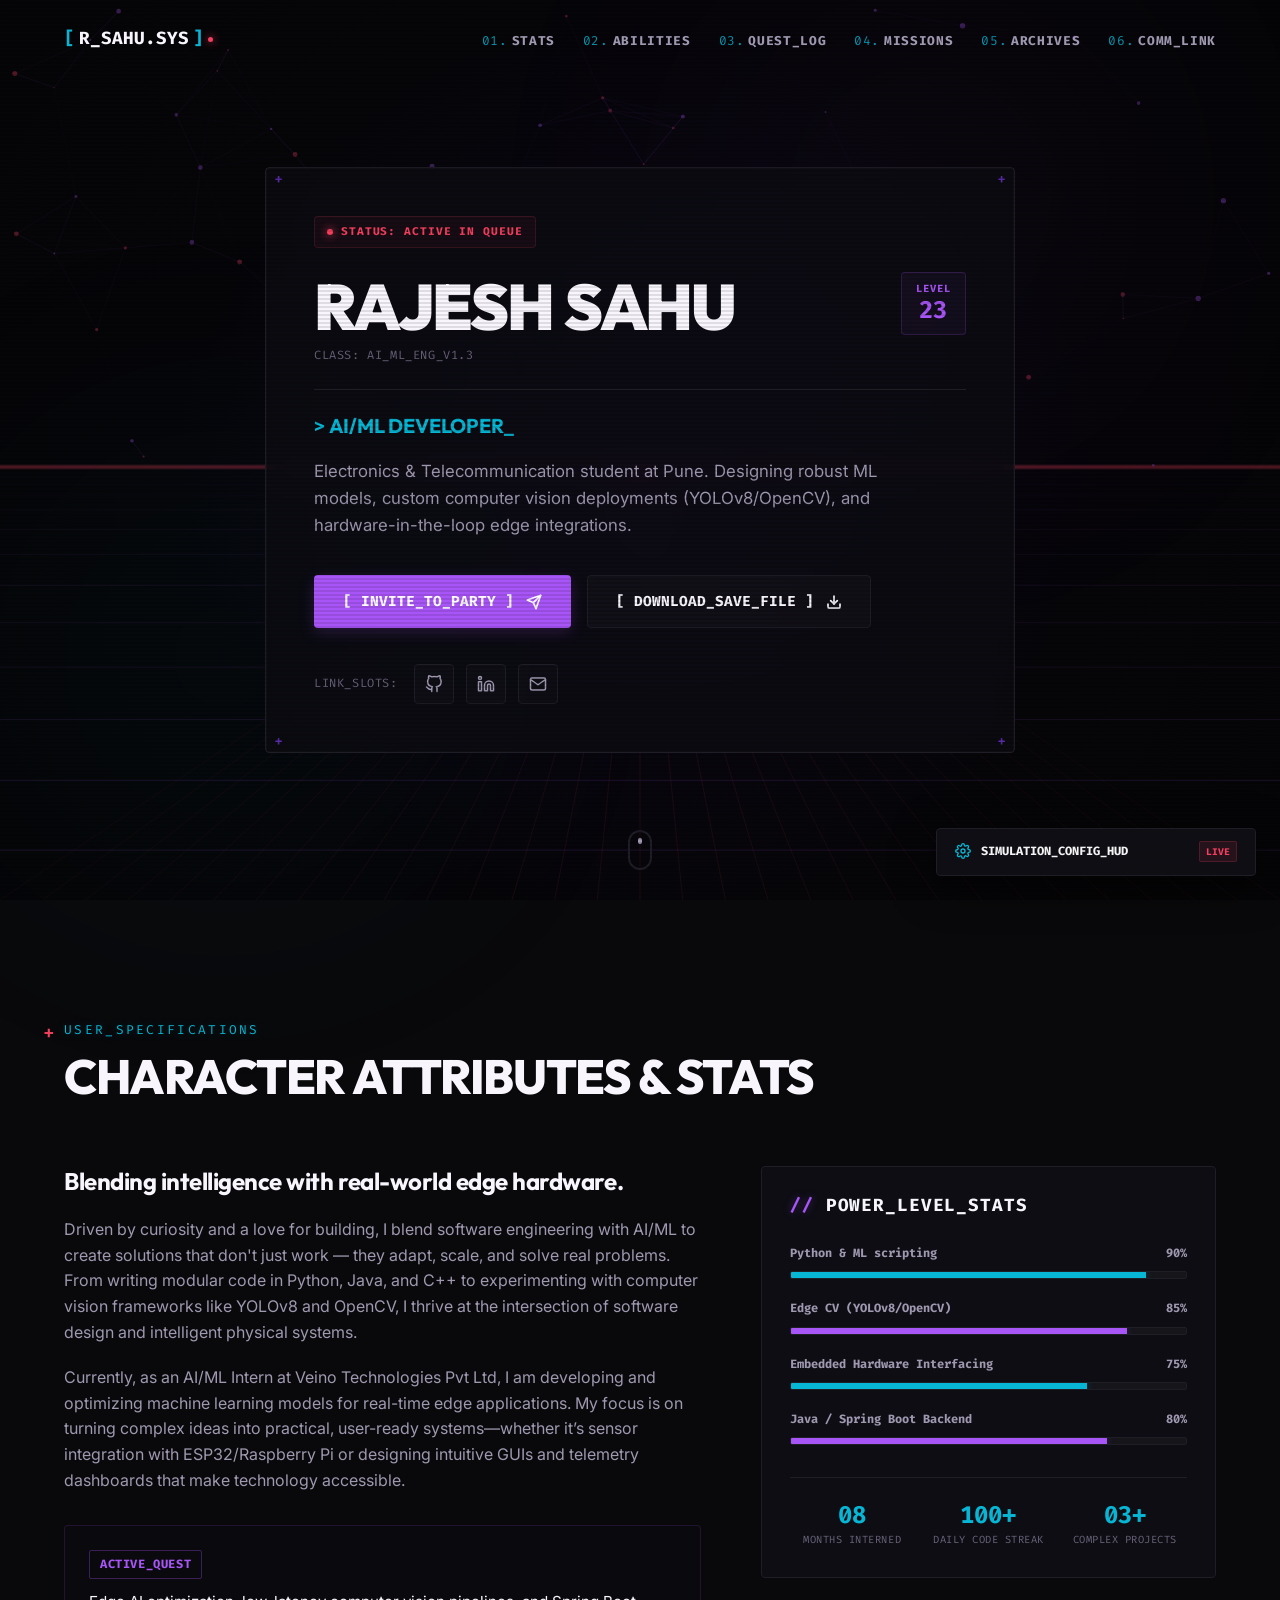
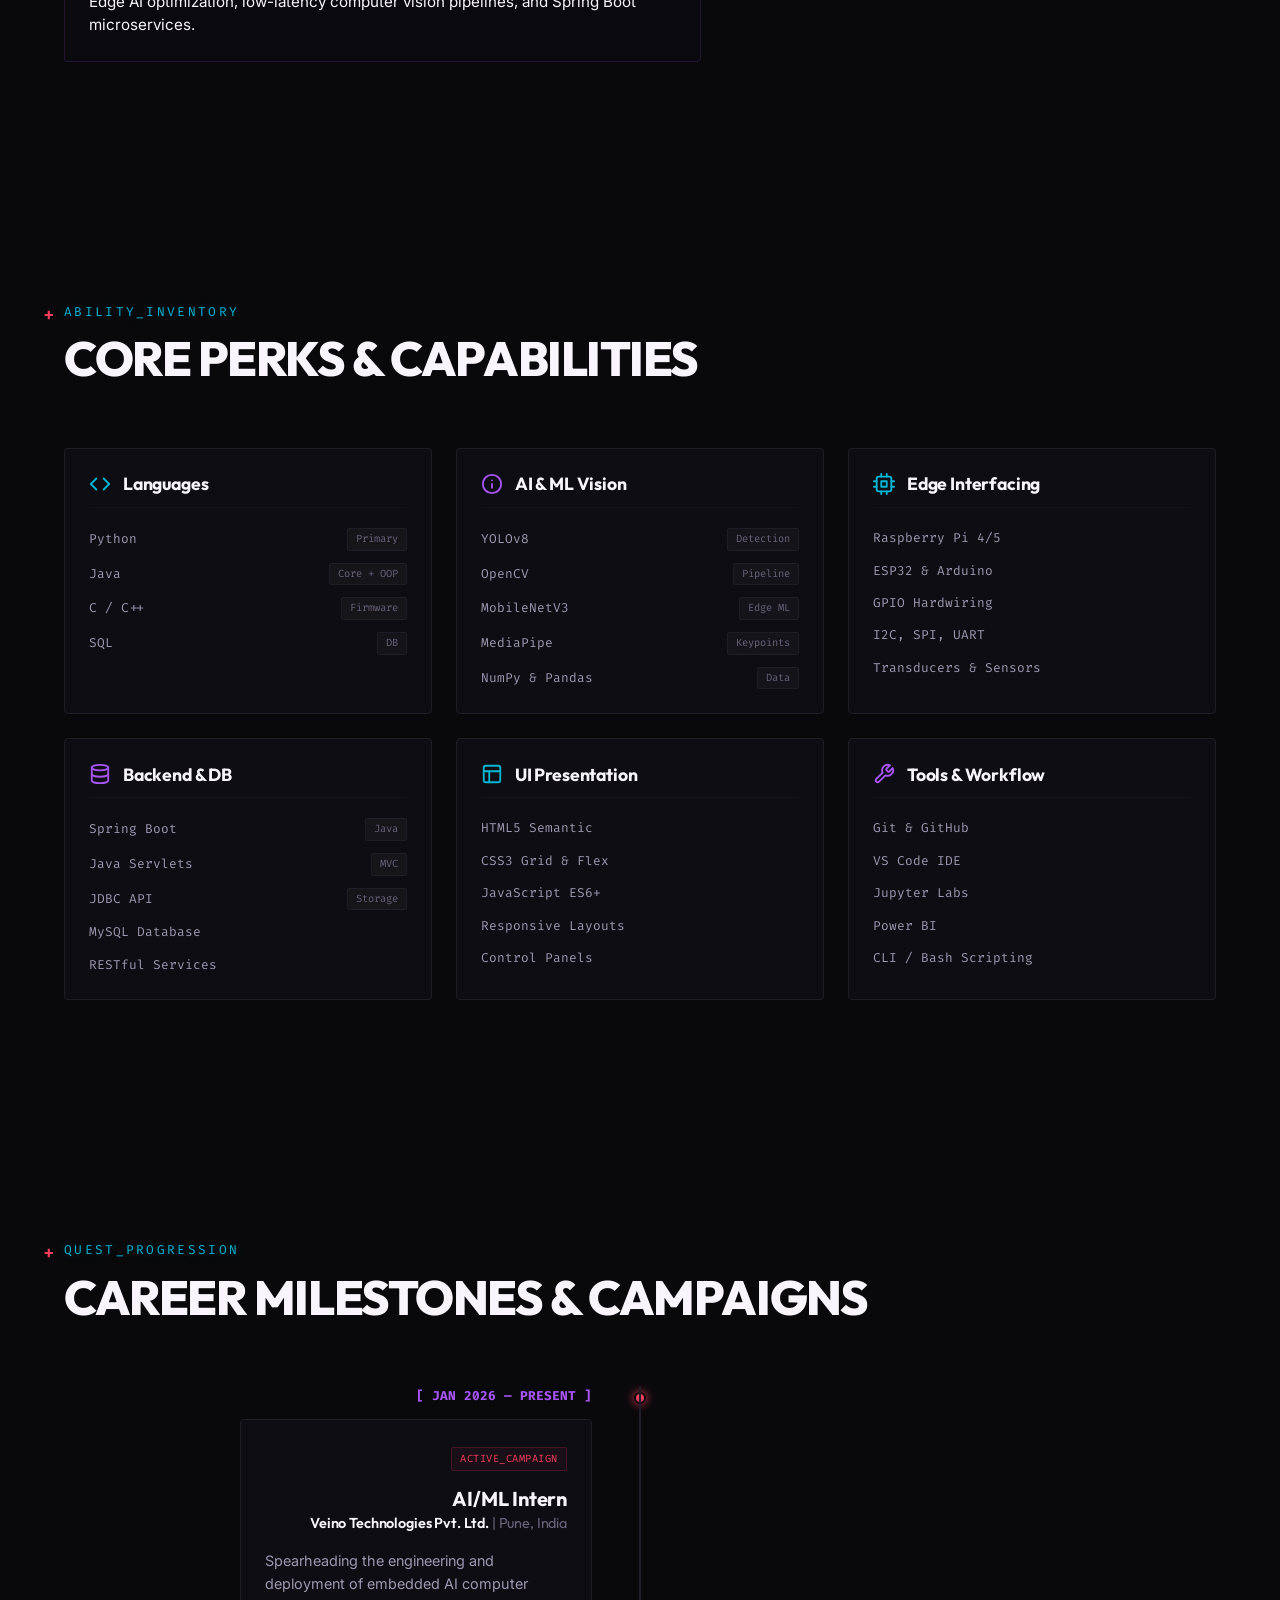
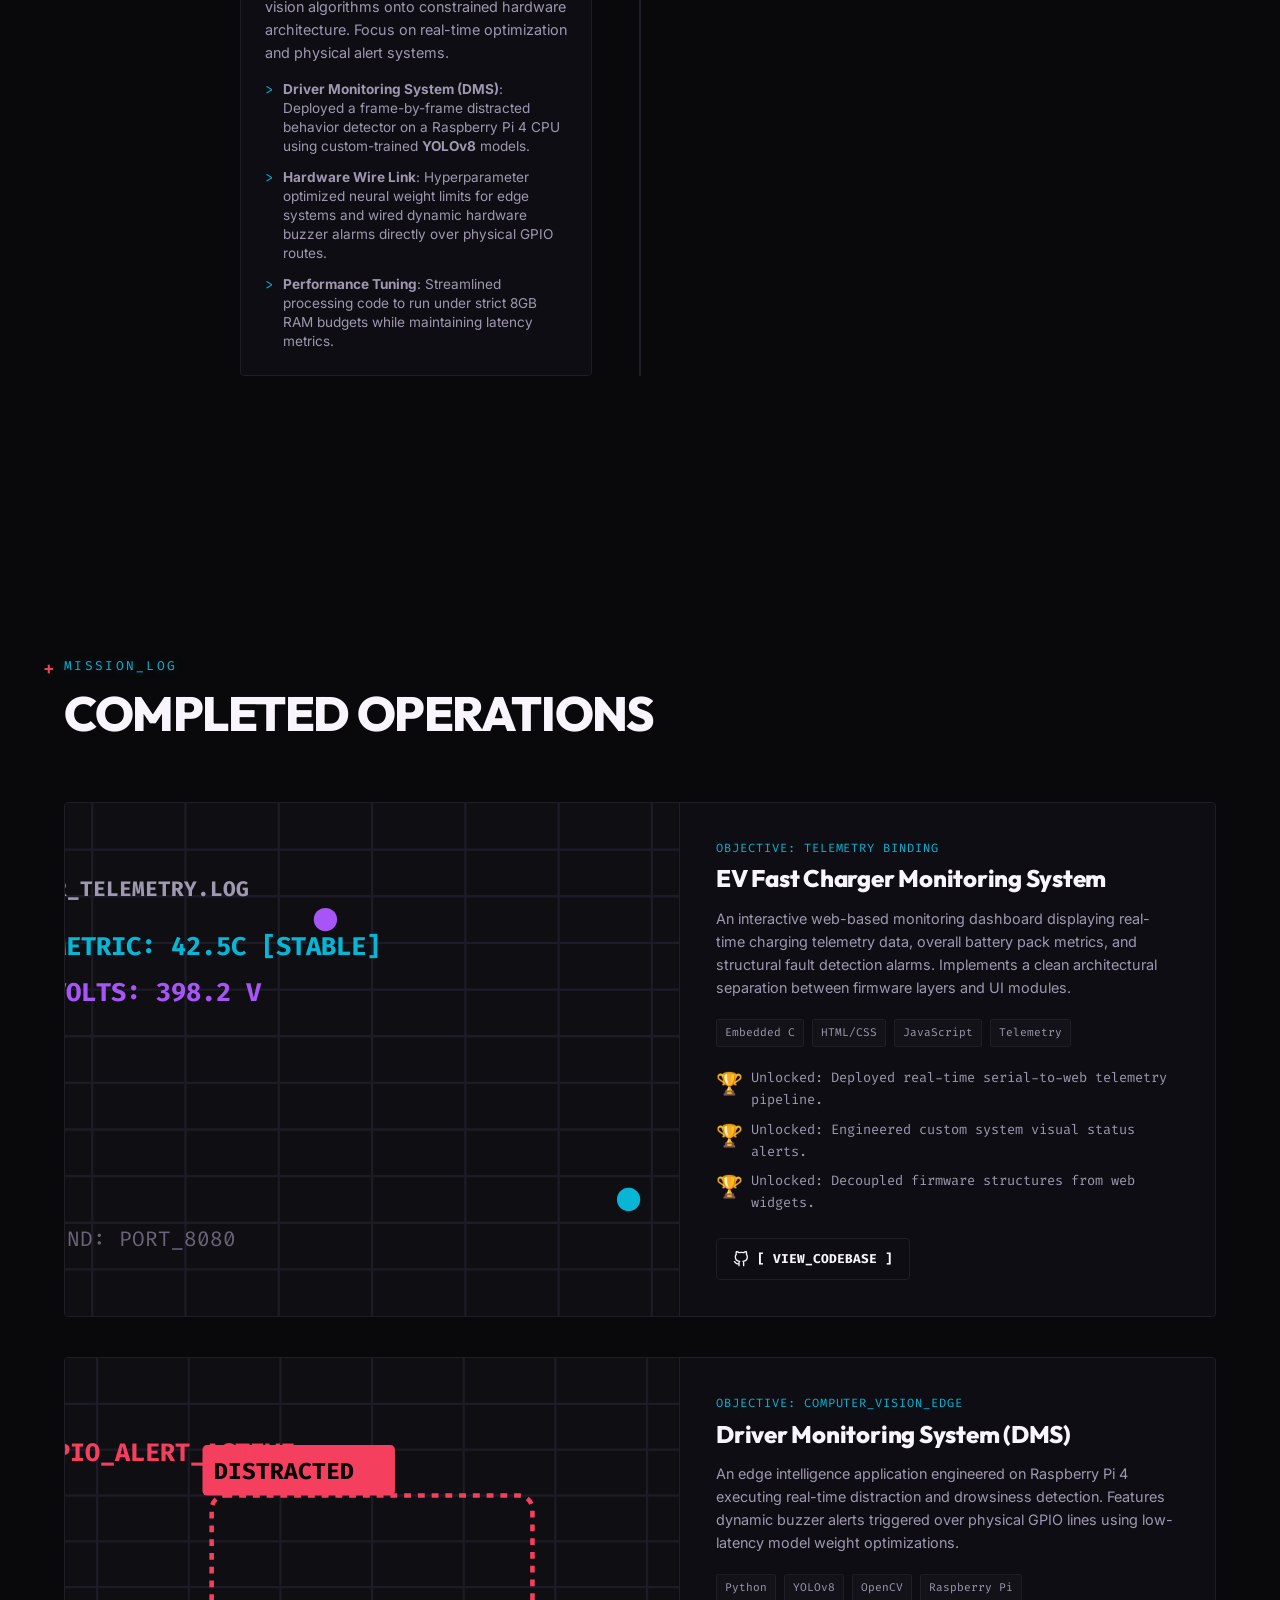
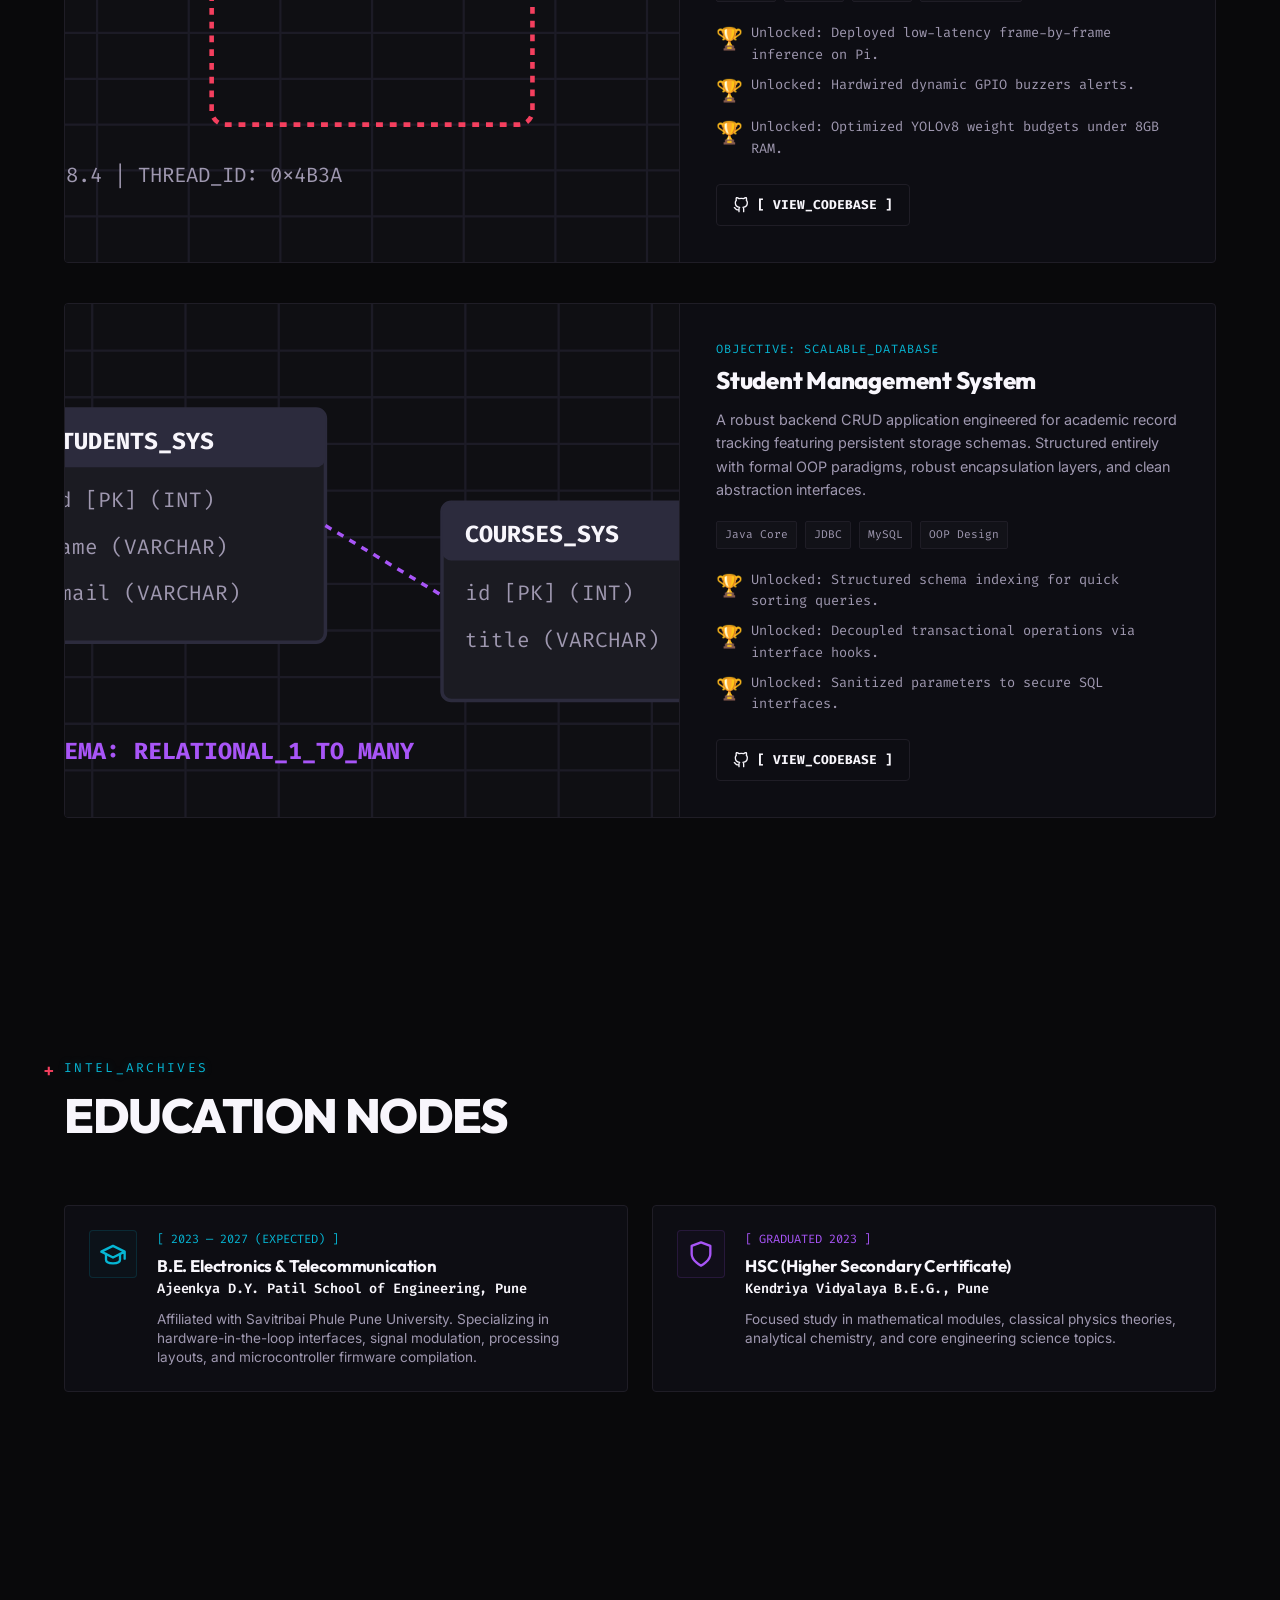
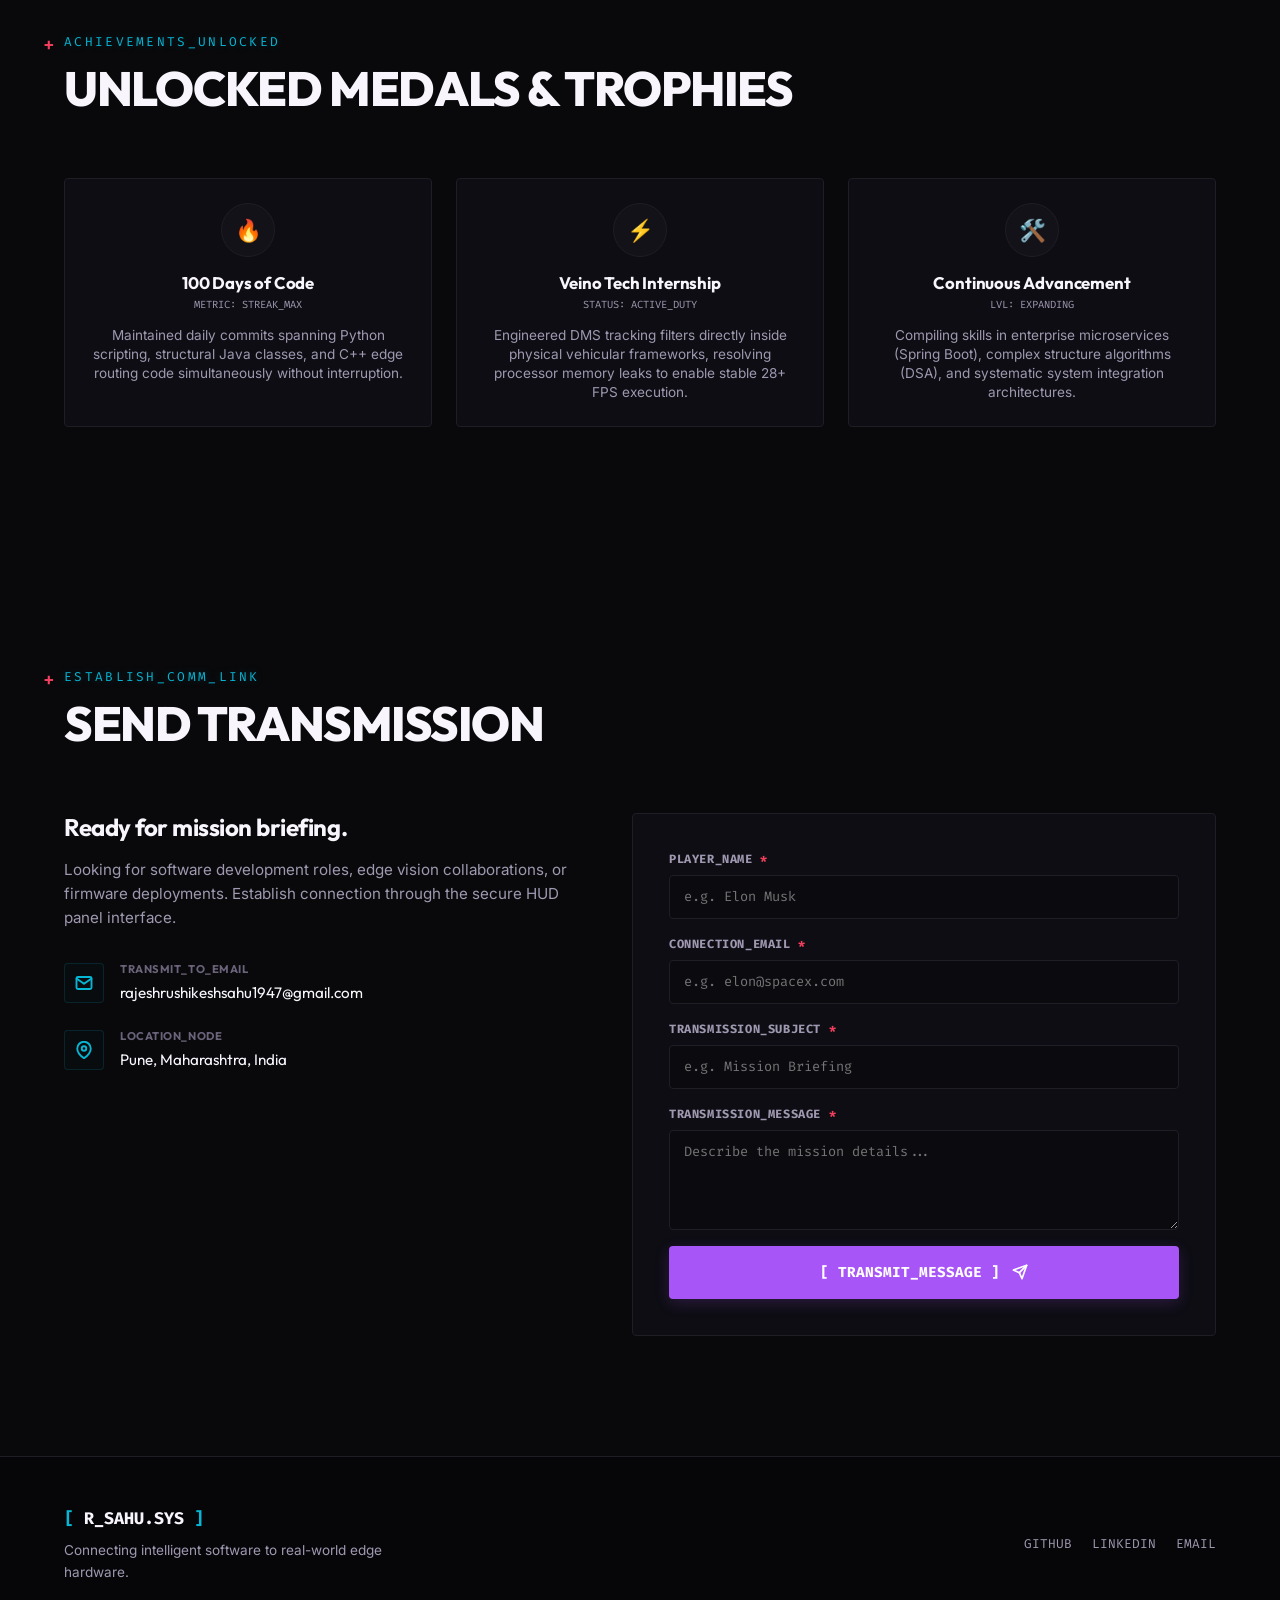
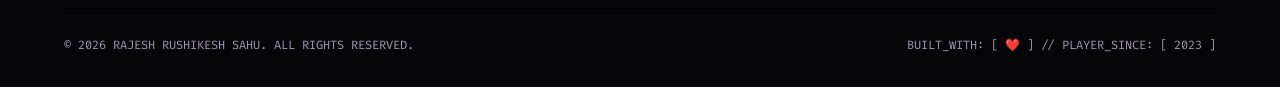
==== commit 6ba3dd60: "Add Google site verification meta tag" ====
--- a/index.html
+++ b/index.html
@@ -1,6 +1,7 @@
 <!DOCTYPE html>
 <html lang="en">
 <head>
+  <meta name="google-site-verification" content="Q1HrLzq_86jiE1SNYTQEbEoje5m9MvpwpNipbHnYP8s" />
   <meta charset="UTF-8">
   <meta name="viewport" content="width=device-width, initial-scale=1.0">
   <meta name="description" content="Player Profile & Portfolio of Rajesh Rushikesh Sahu, AI/ML & Embedded Systems Engineer. Explore unlocked coding missions, quest logs, and core abilities.">
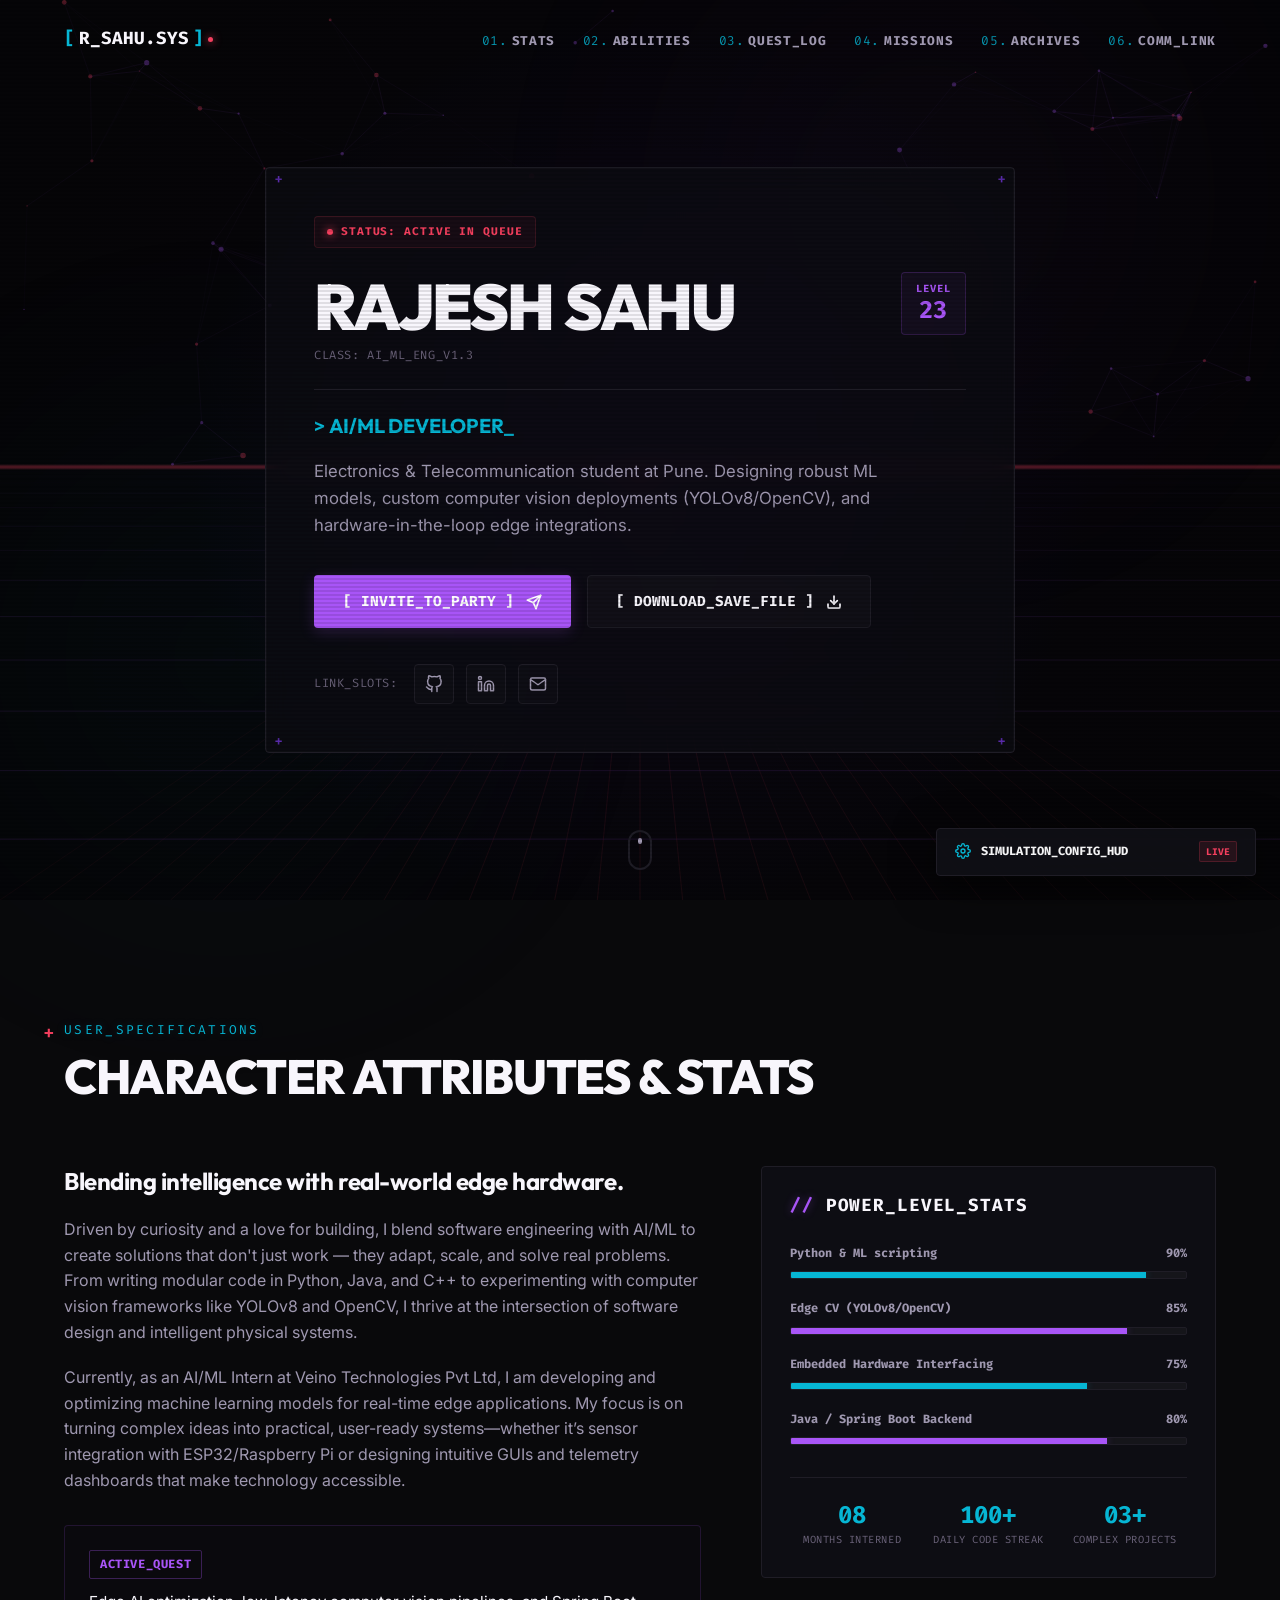
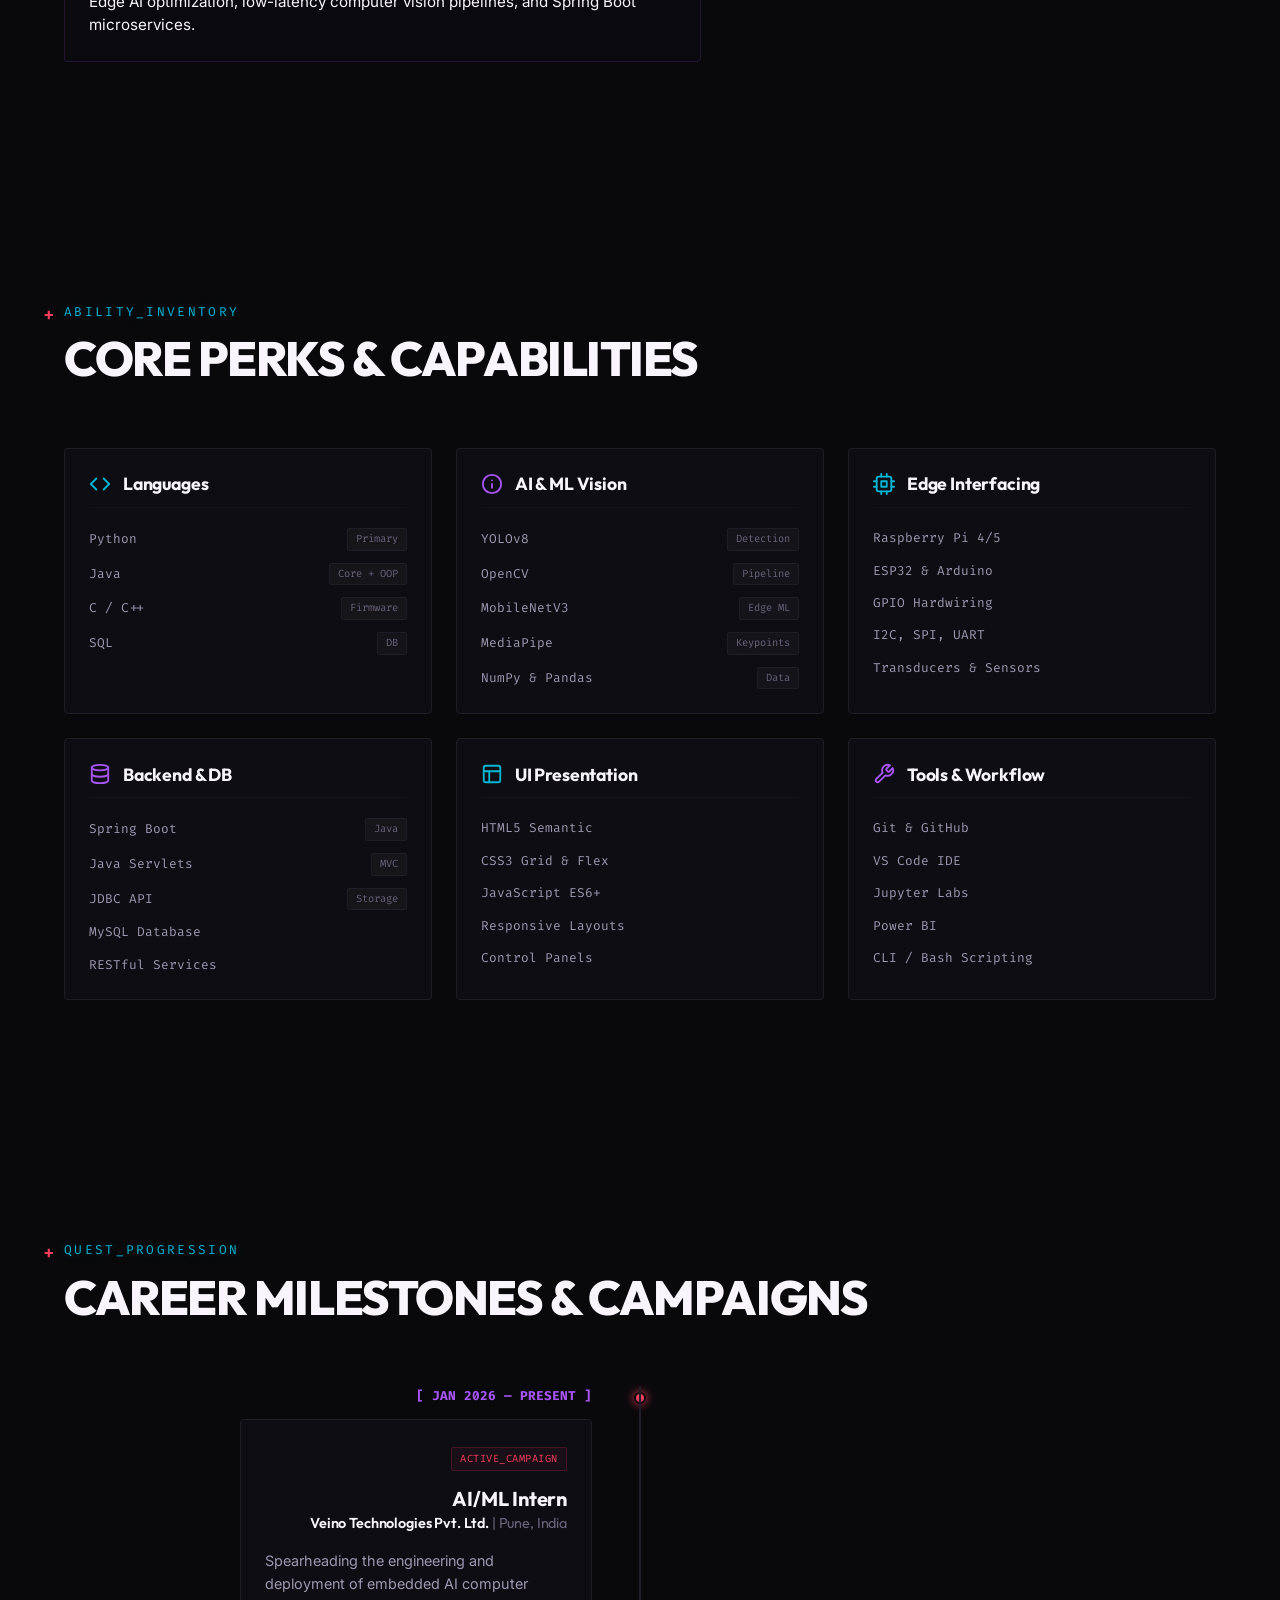
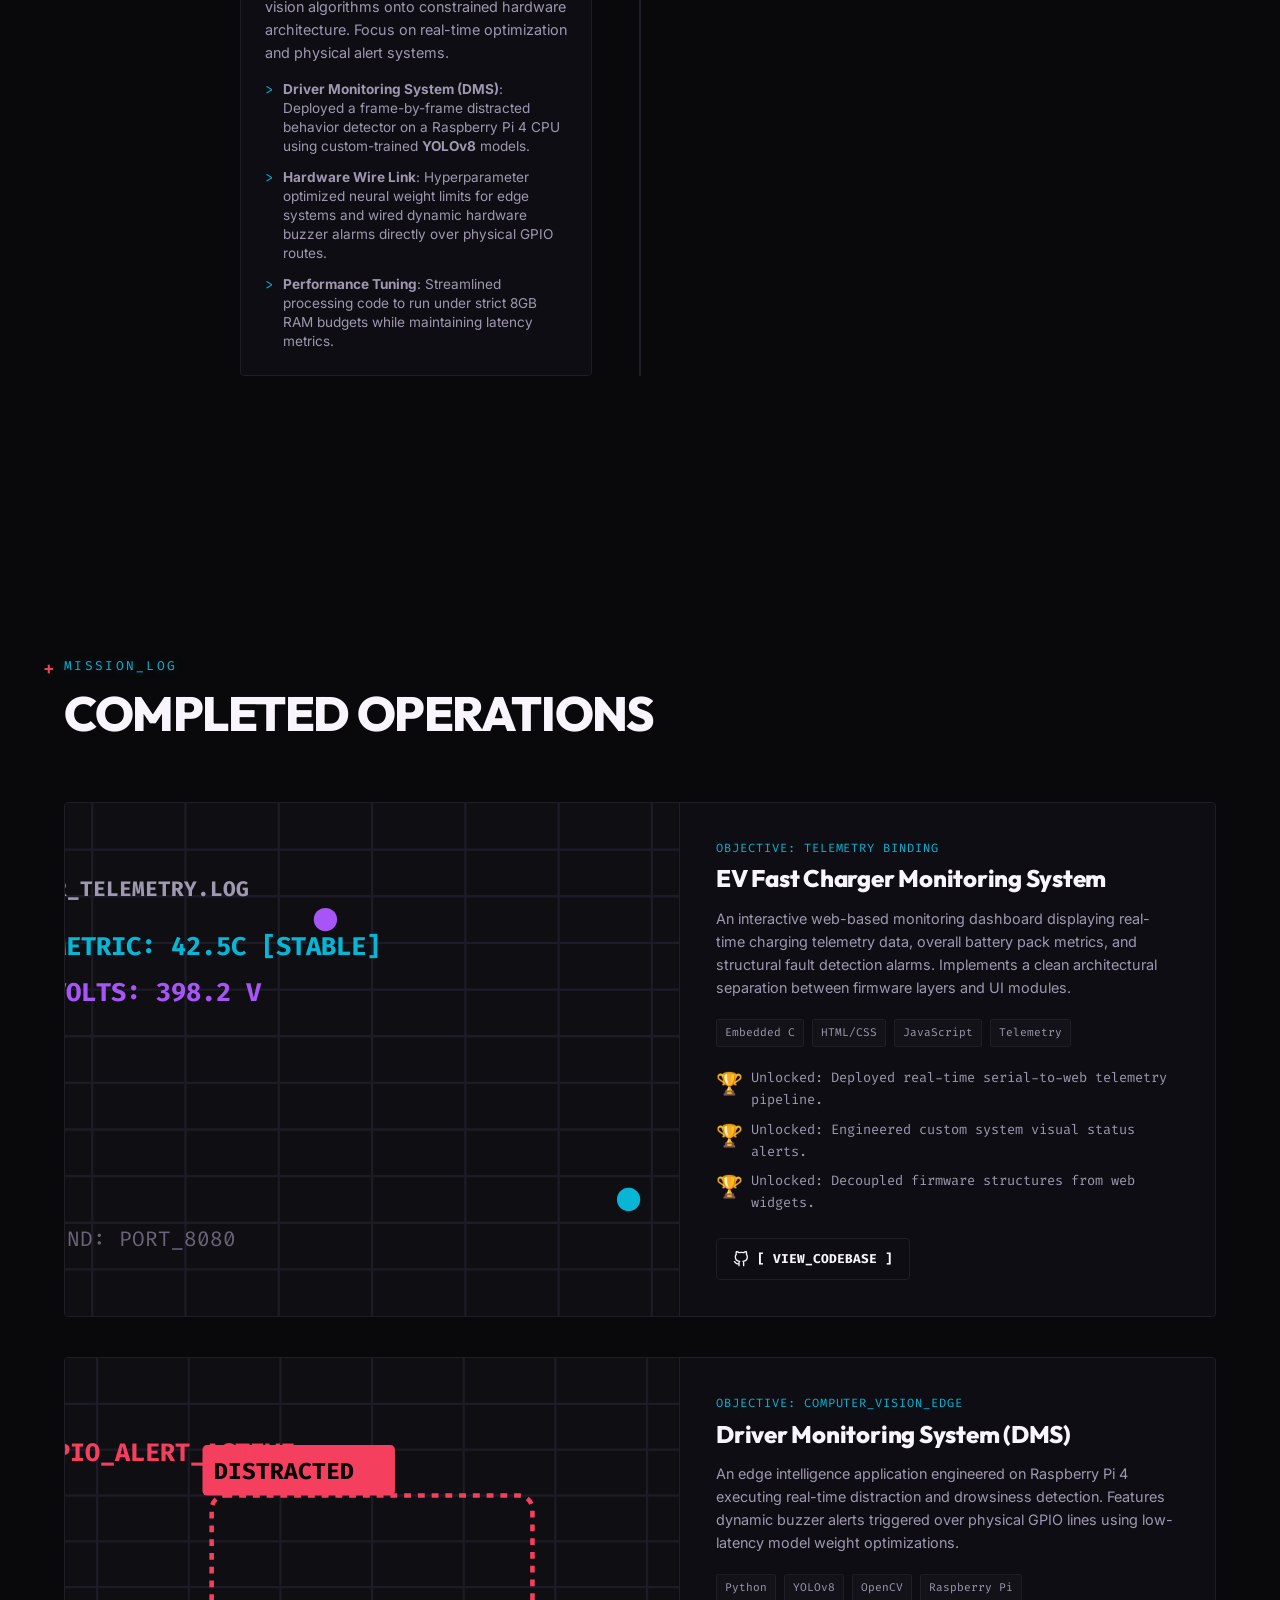
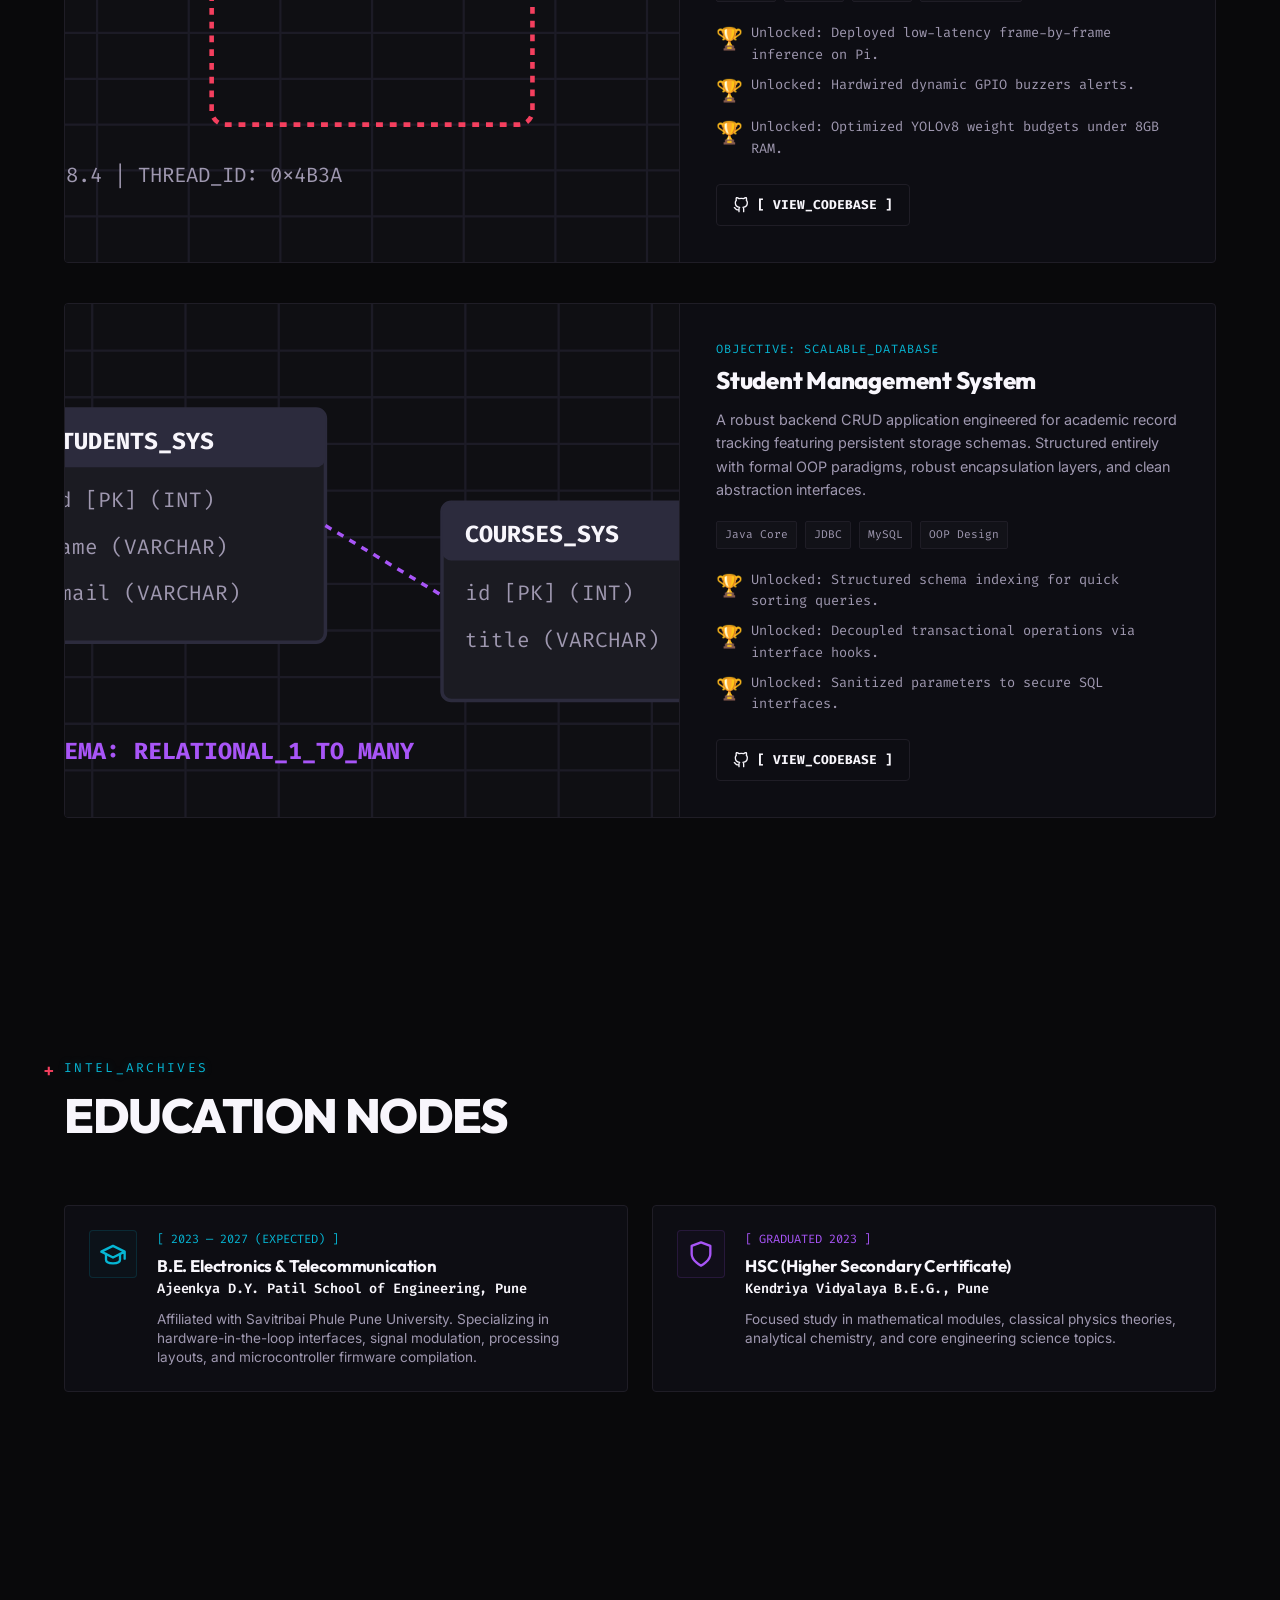
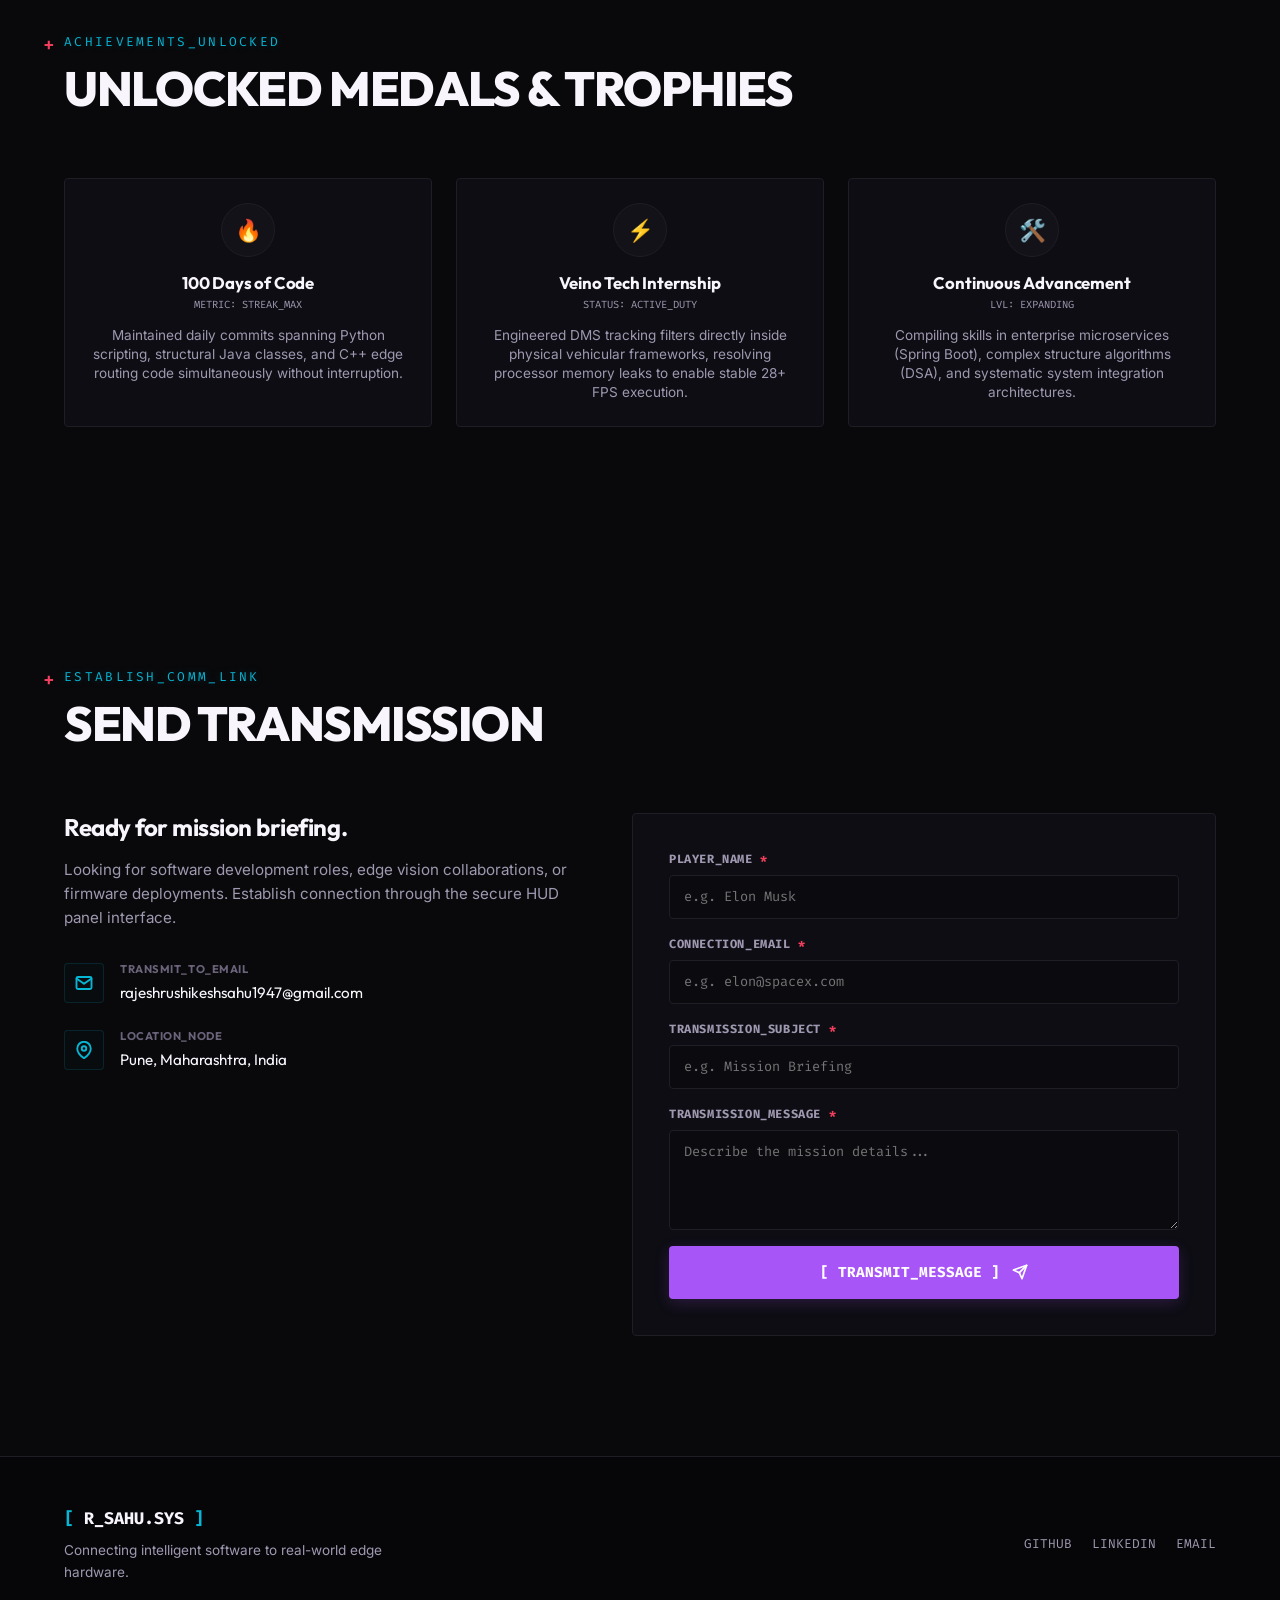
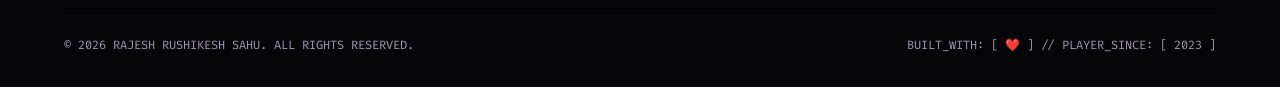
==== commit 09df39a3: "Restore Google site verification meta tag Re-added the Google site verification meta tag to the head" ====
--- a/index.html
+++ b/index.html
@@ -1,7 +1,6 @@
 <!DOCTYPE html>
 <html lang="en">
 <head>
-  <meta name="google-site-verification" content="Q1HrLzq_86jiE1SNYTQEbEoje5m9MvpwpNipbHnYP8s" />
   <meta charset="UTF-8">
   <meta name="viewport" content="width=device-width, initial-scale=1.0">
   <meta name="description" content="Player Profile & Portfolio of Rajesh Rushikesh Sahu, AI/ML & Embedded Systems Engineer. Explore unlocked coding missions, quest logs, and core abilities.">
@@ -22,6 +21,7 @@
   <meta property="twitter:title" content="Rajesh Rushikesh Sahu | AI/ML & Embedded Systems Player Profile">
   <meta property="twitter:description" content="Tactical HUD portfolio of Rajesh Rushikesh Sahu, showcasing missions completed, core perks, and unlocked capabilities.">
   <meta property="twitter:image" content="https://rajeshsahu.me/assets/images/og-preview.png">
+  <meta name="google-site-verification" content="Q1HrLzq_86jiE1SNYTQEbEoje5m9MvpwpNipbHnYP8s" />
 
   <!-- Theme & PWA -->
   <meta name="theme-color" content="#060609">
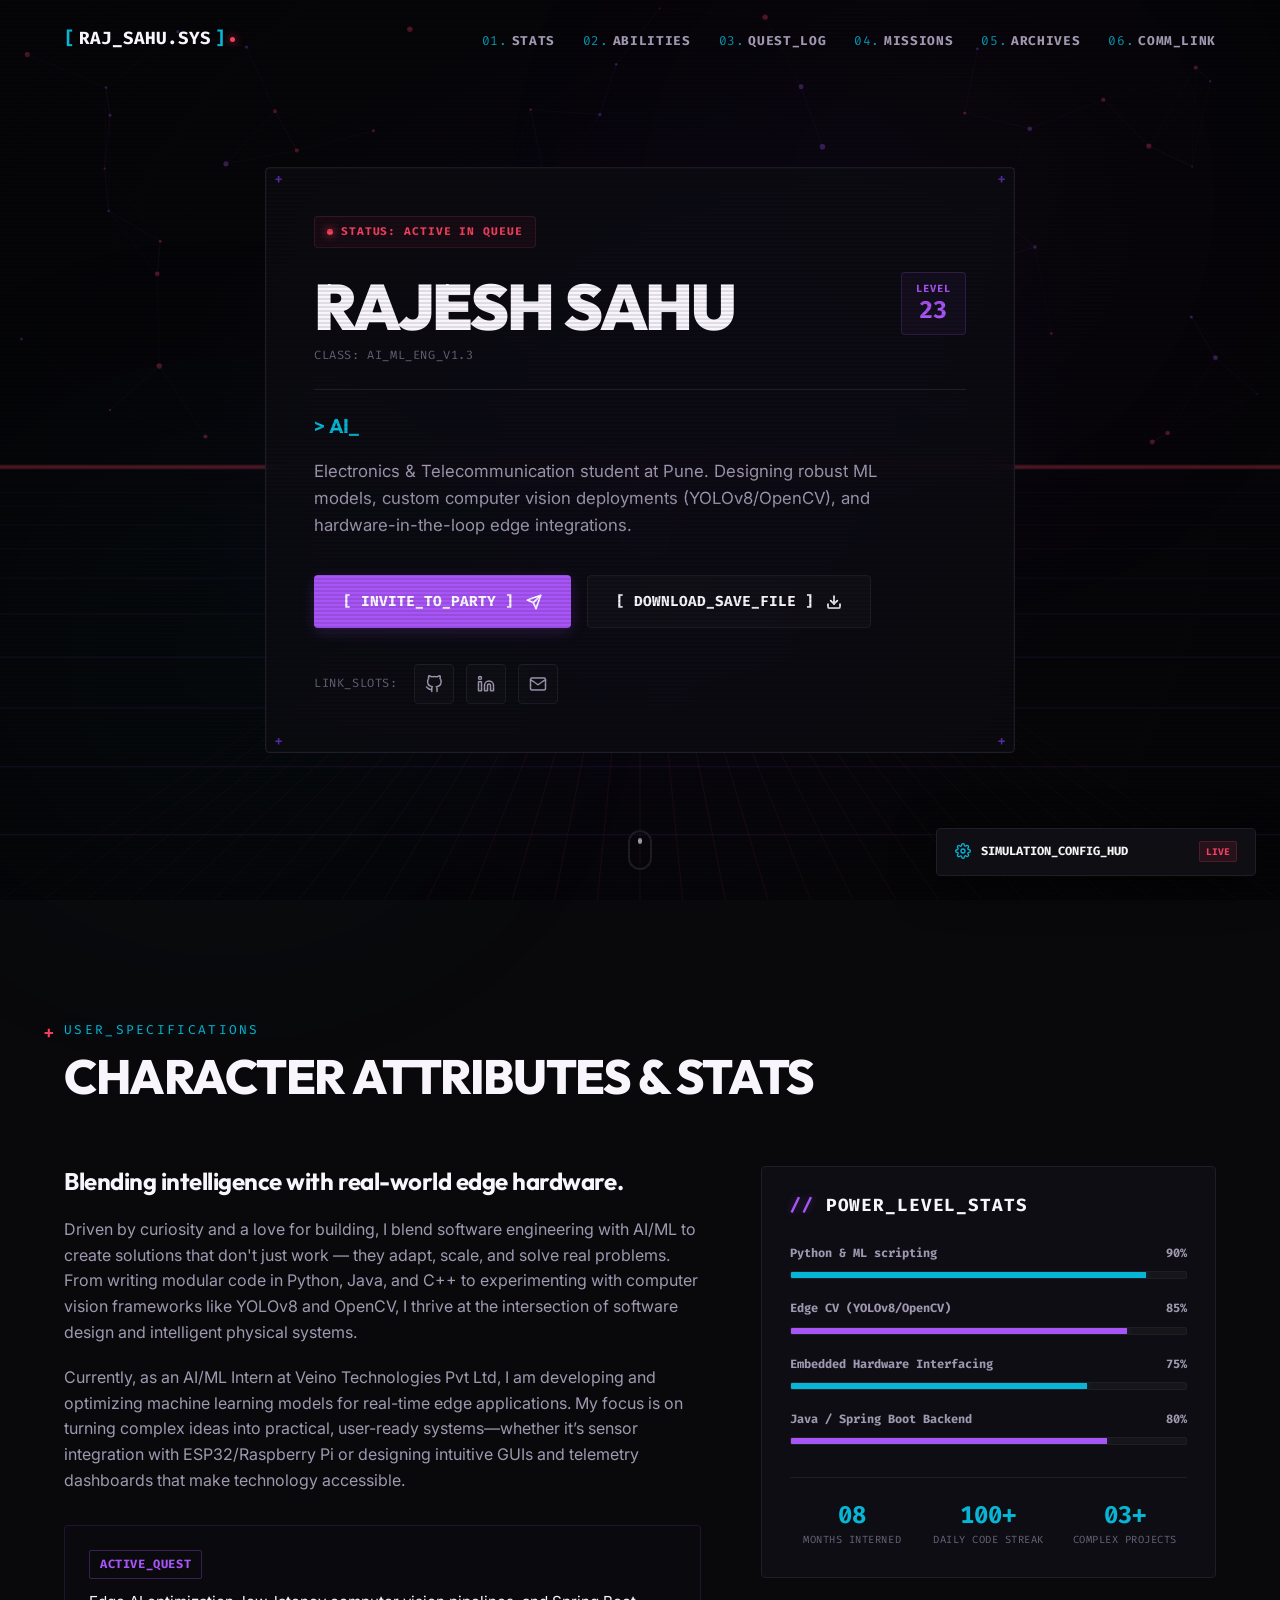
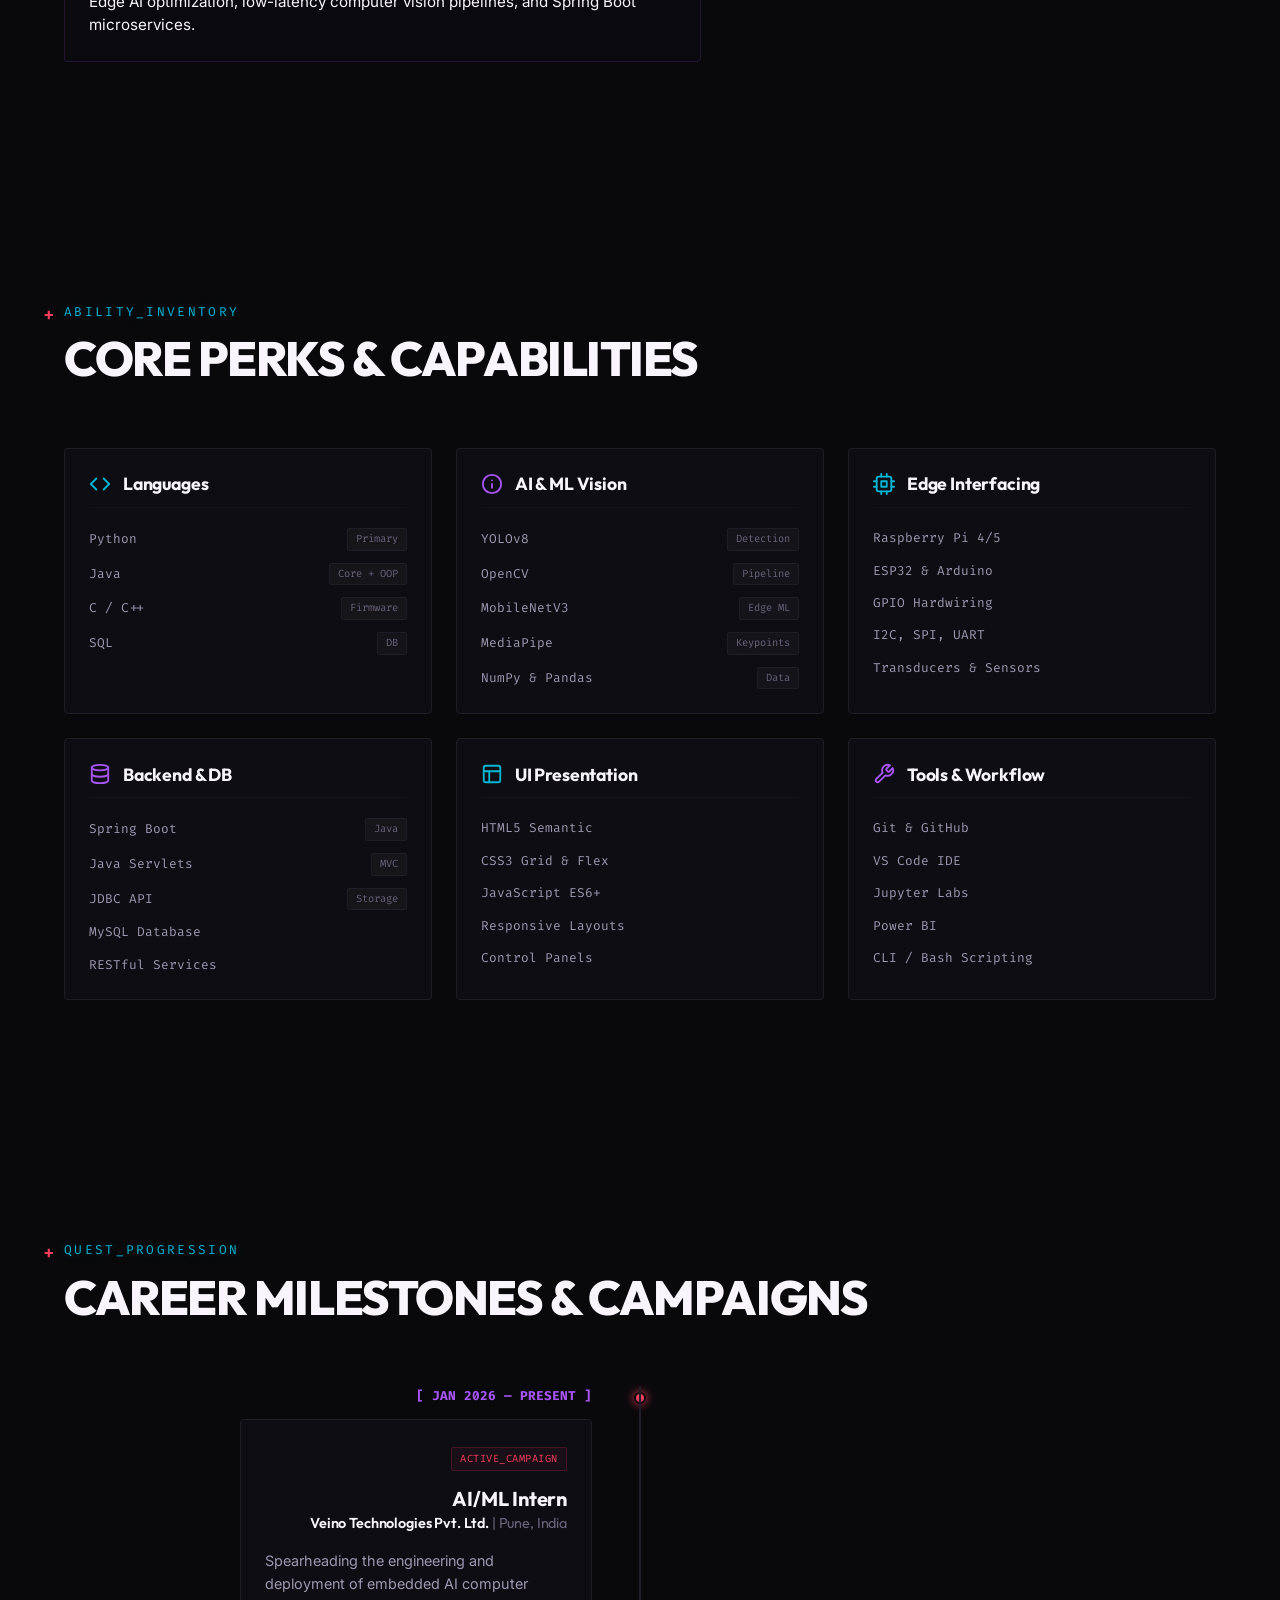
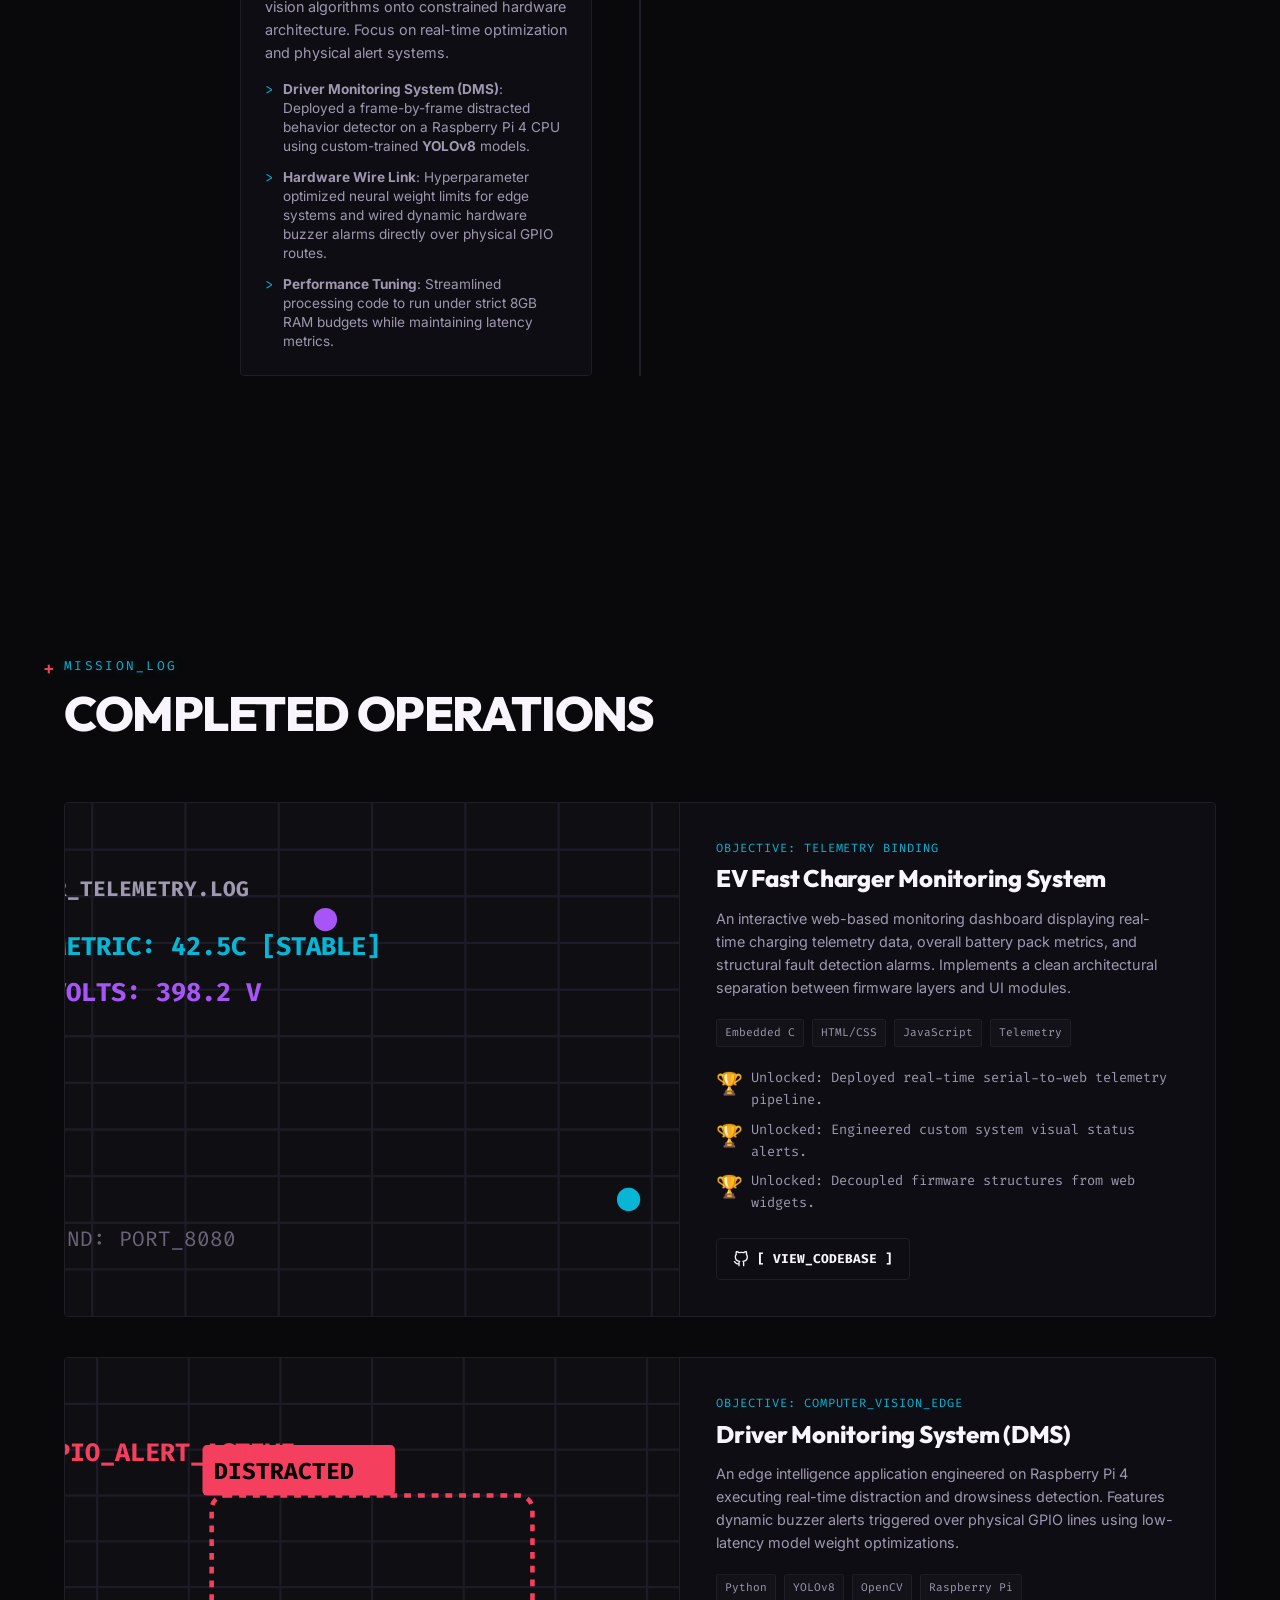
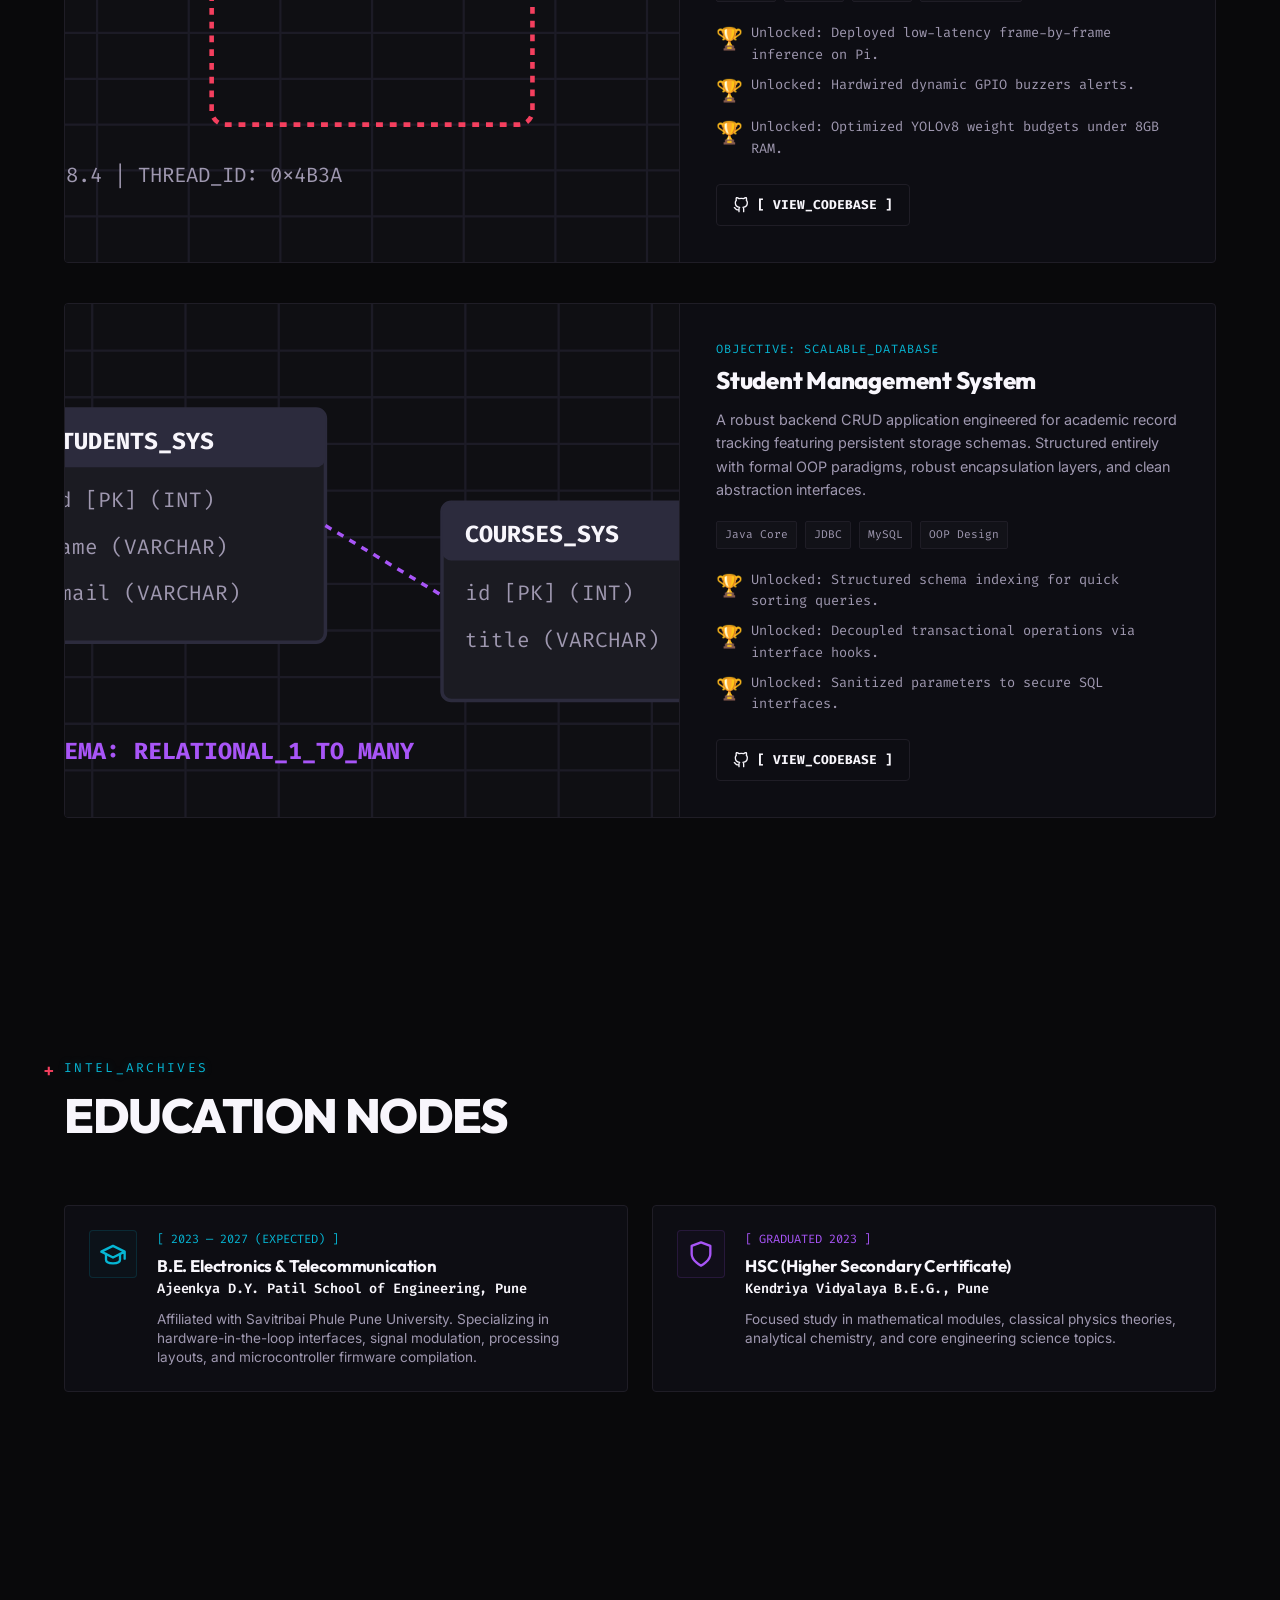
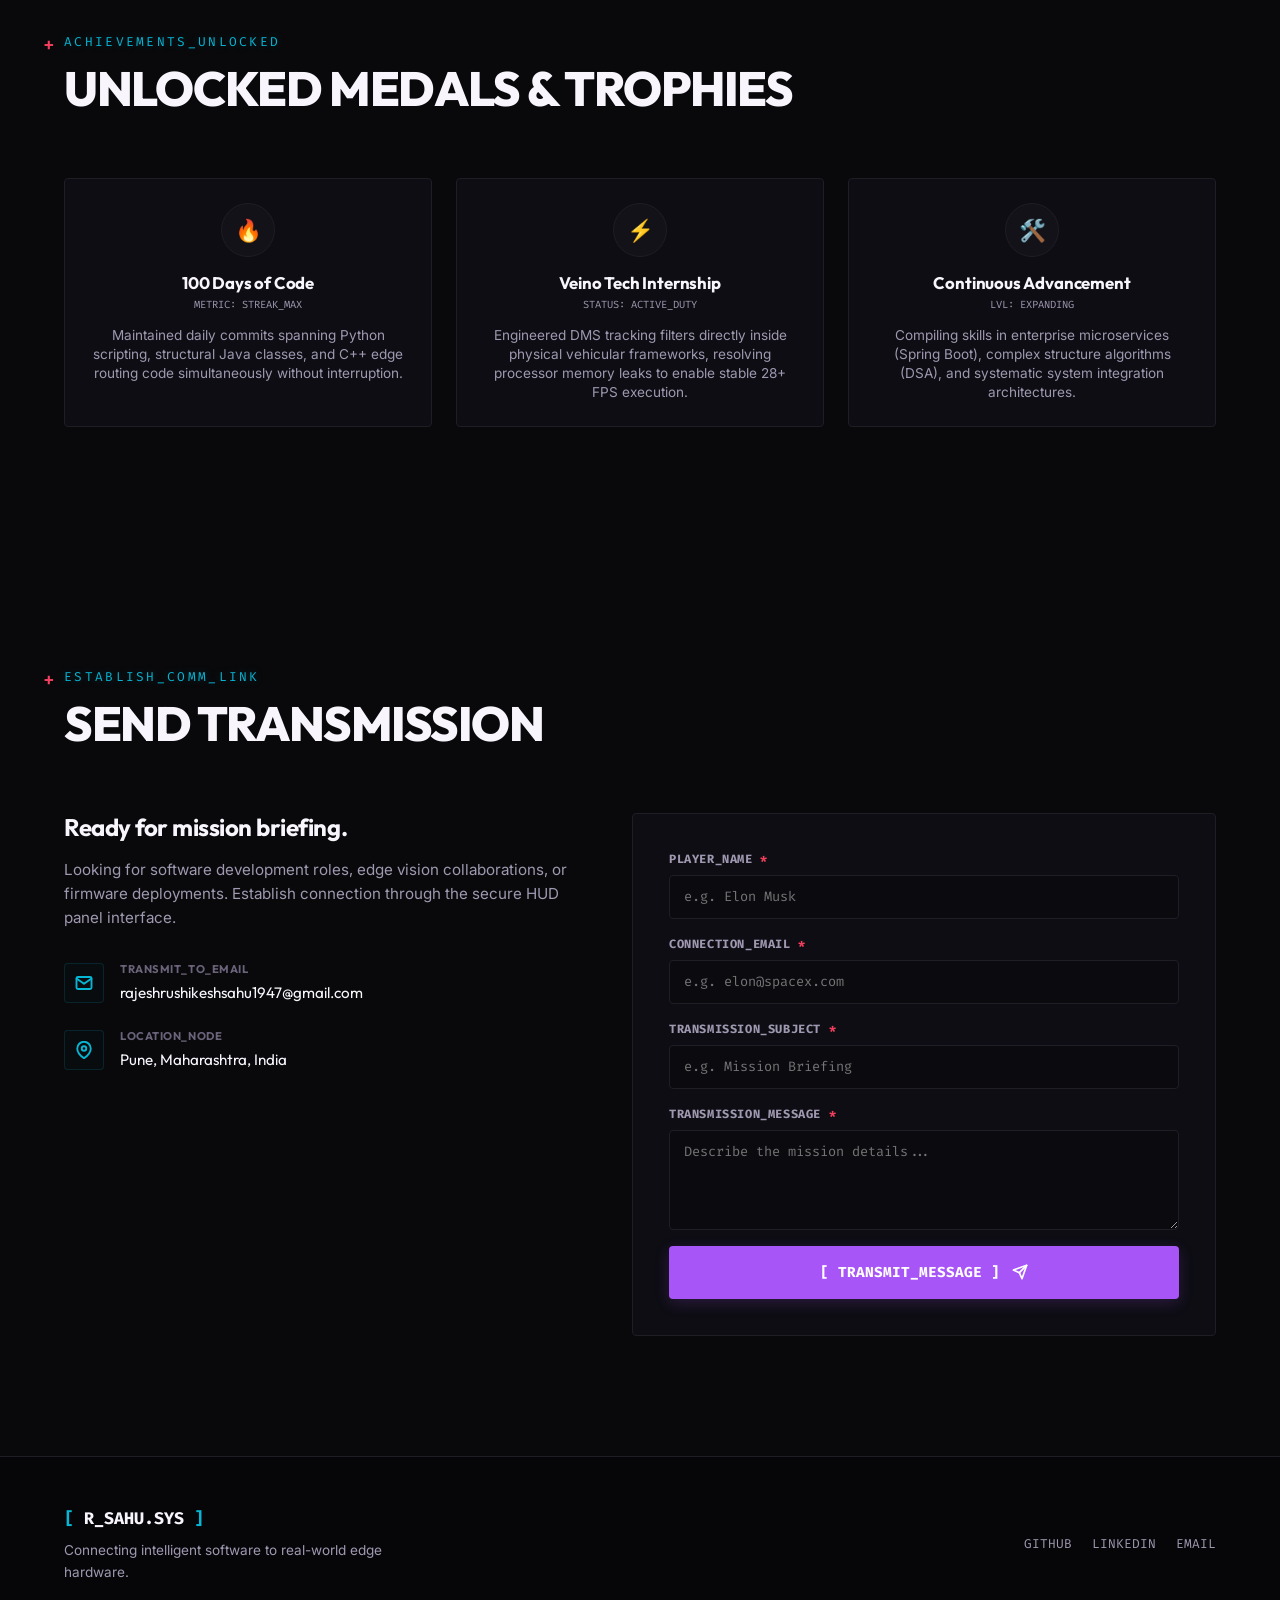
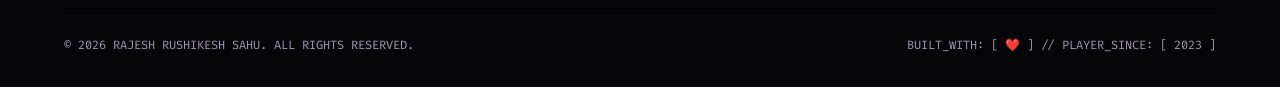
==== commit 5be6f45e: "Update logo and success message to RAJ_SAHU.SYS" ====
--- a/index.html
+++ b/index.html
@@ -81,7 +81,7 @@
     <div class="header-container">
       <a href="#" class="logo" aria-label="Home Node">
         <span class="logo-bracket" aria-hidden="true">[</span>
-        <span class="logo-text">R_SAHU.SYS</span>
+        <span class="logo-text">RAJ_SAHU.SYS</span>
         <span class="logo-bracket" aria-hidden="true">]</span>
         <span class="logo-dot"></span>
       </a>
@@ -729,7 +729,7 @@
               <svg class="alert-icon" viewBox="0 0 24 24" width="24" height="24" fill="none" stroke="currentColor" stroke-width="2" stroke-linecap="round" stroke-linejoin="round"><path d="M22 11.08V12a10 10 0 1 1-5.93-9.14"></path><polyline points="22 4 12 14.01 9 11.01"></polyline></svg>
               <div>
                 <strong>TRANSMISSION SUCCESSFUL</strong>
-                <span>Message routed to R_SAHU.SYS log pipeline.</span>
+                <span>Message routed to RAJ_SAHU.SYS log pipeline.</span>
               </div>
             </div>
 
